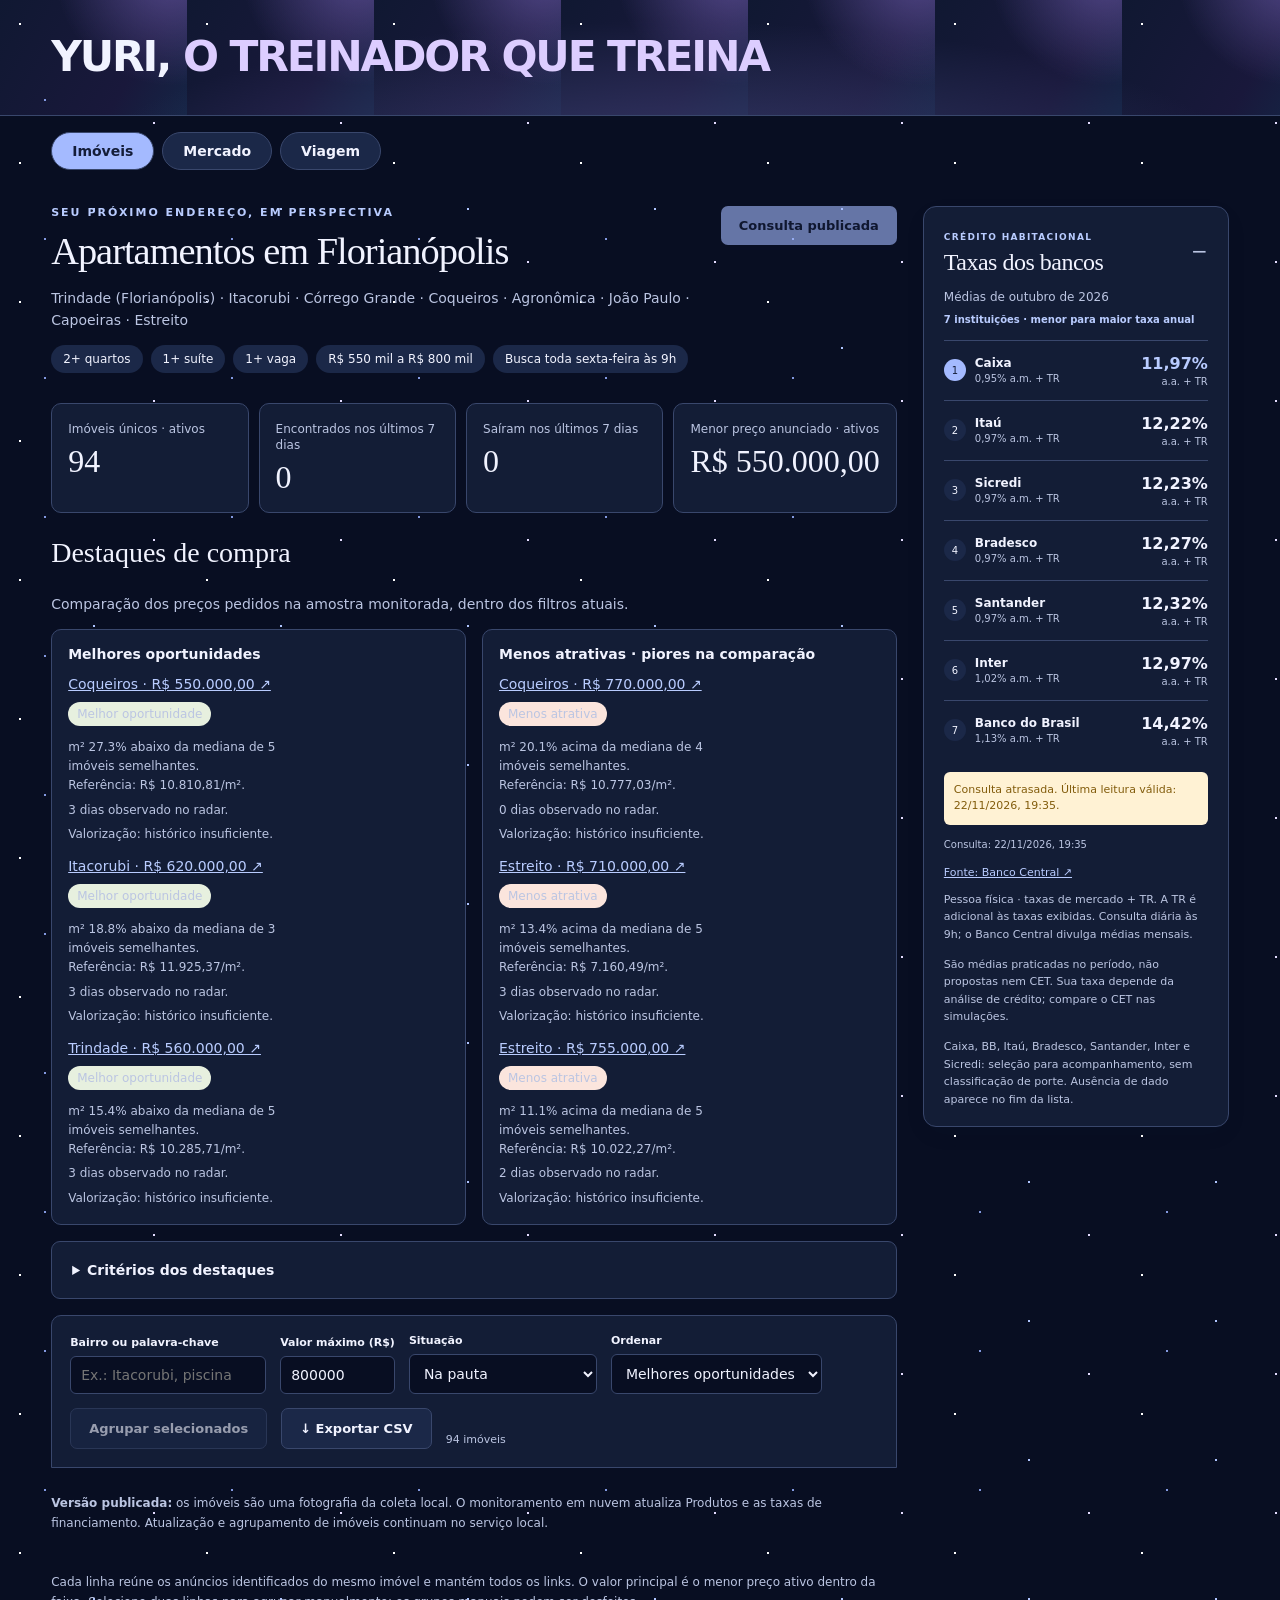
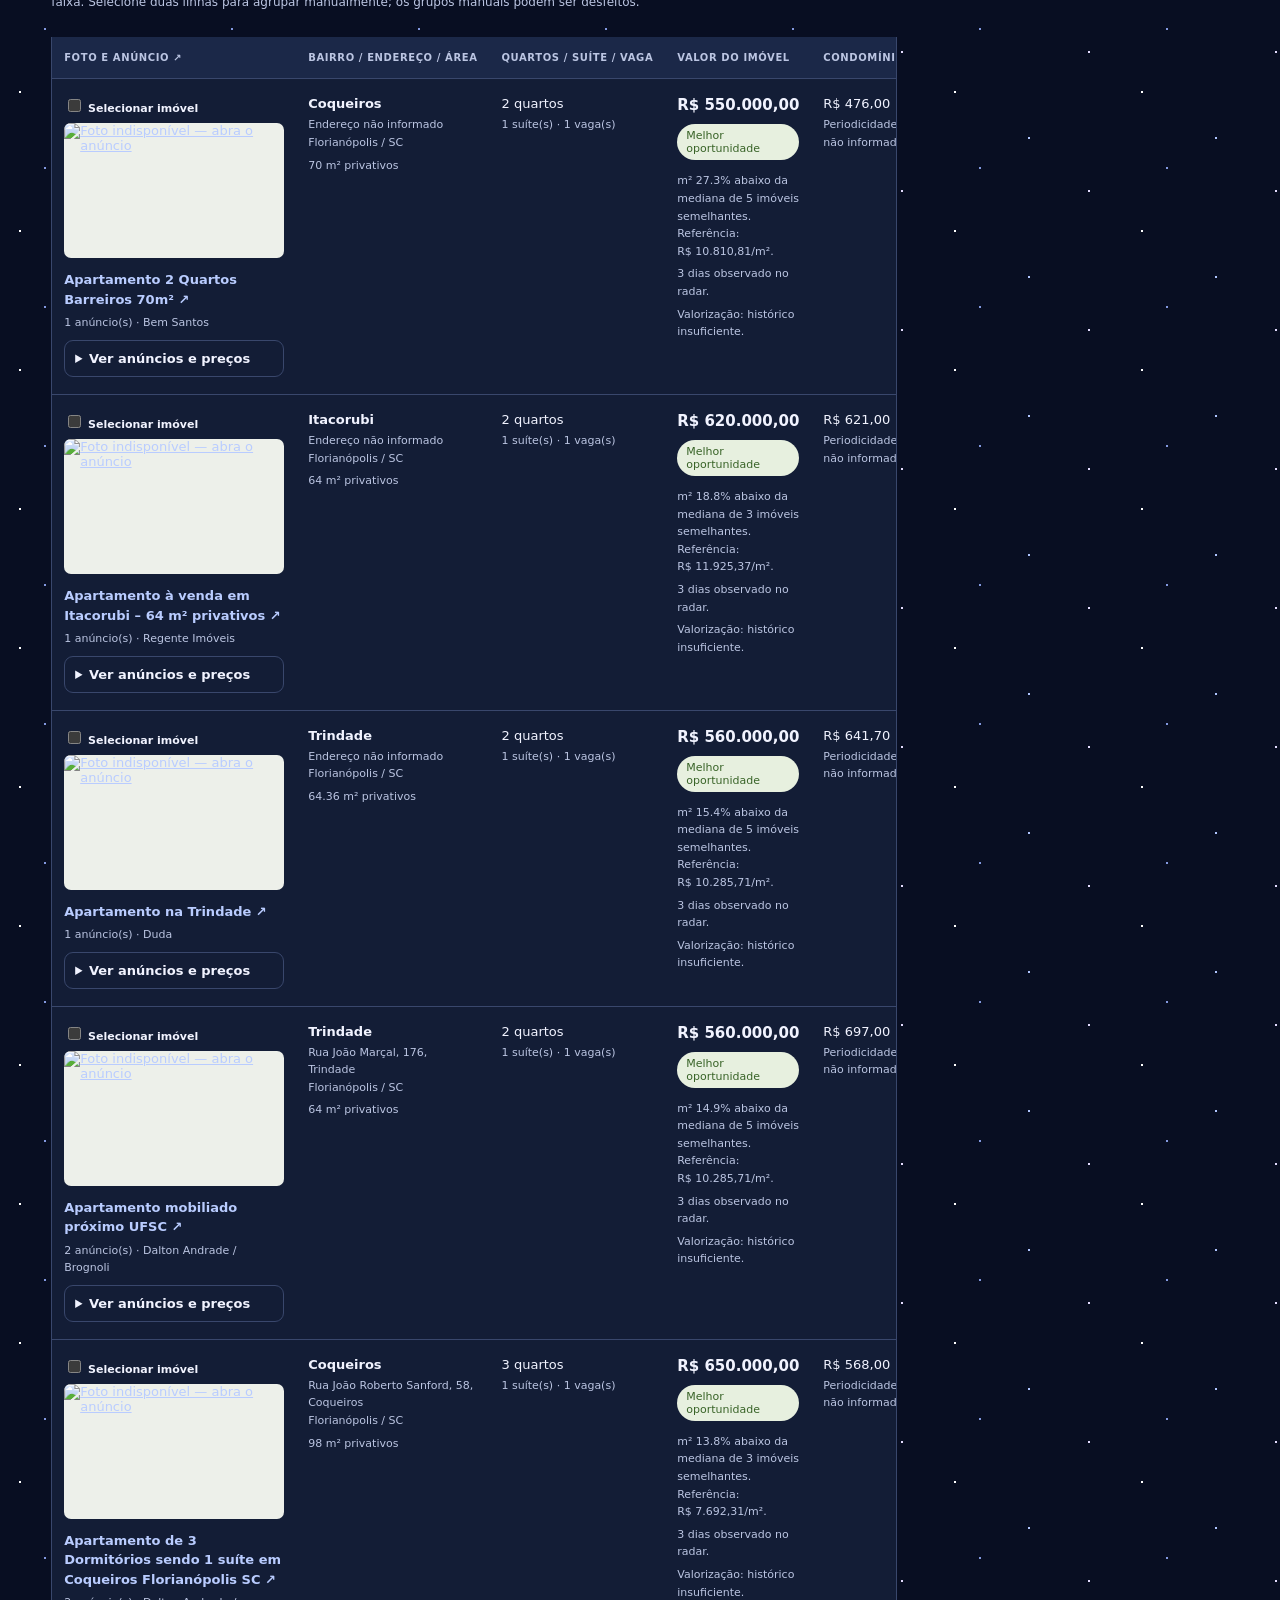
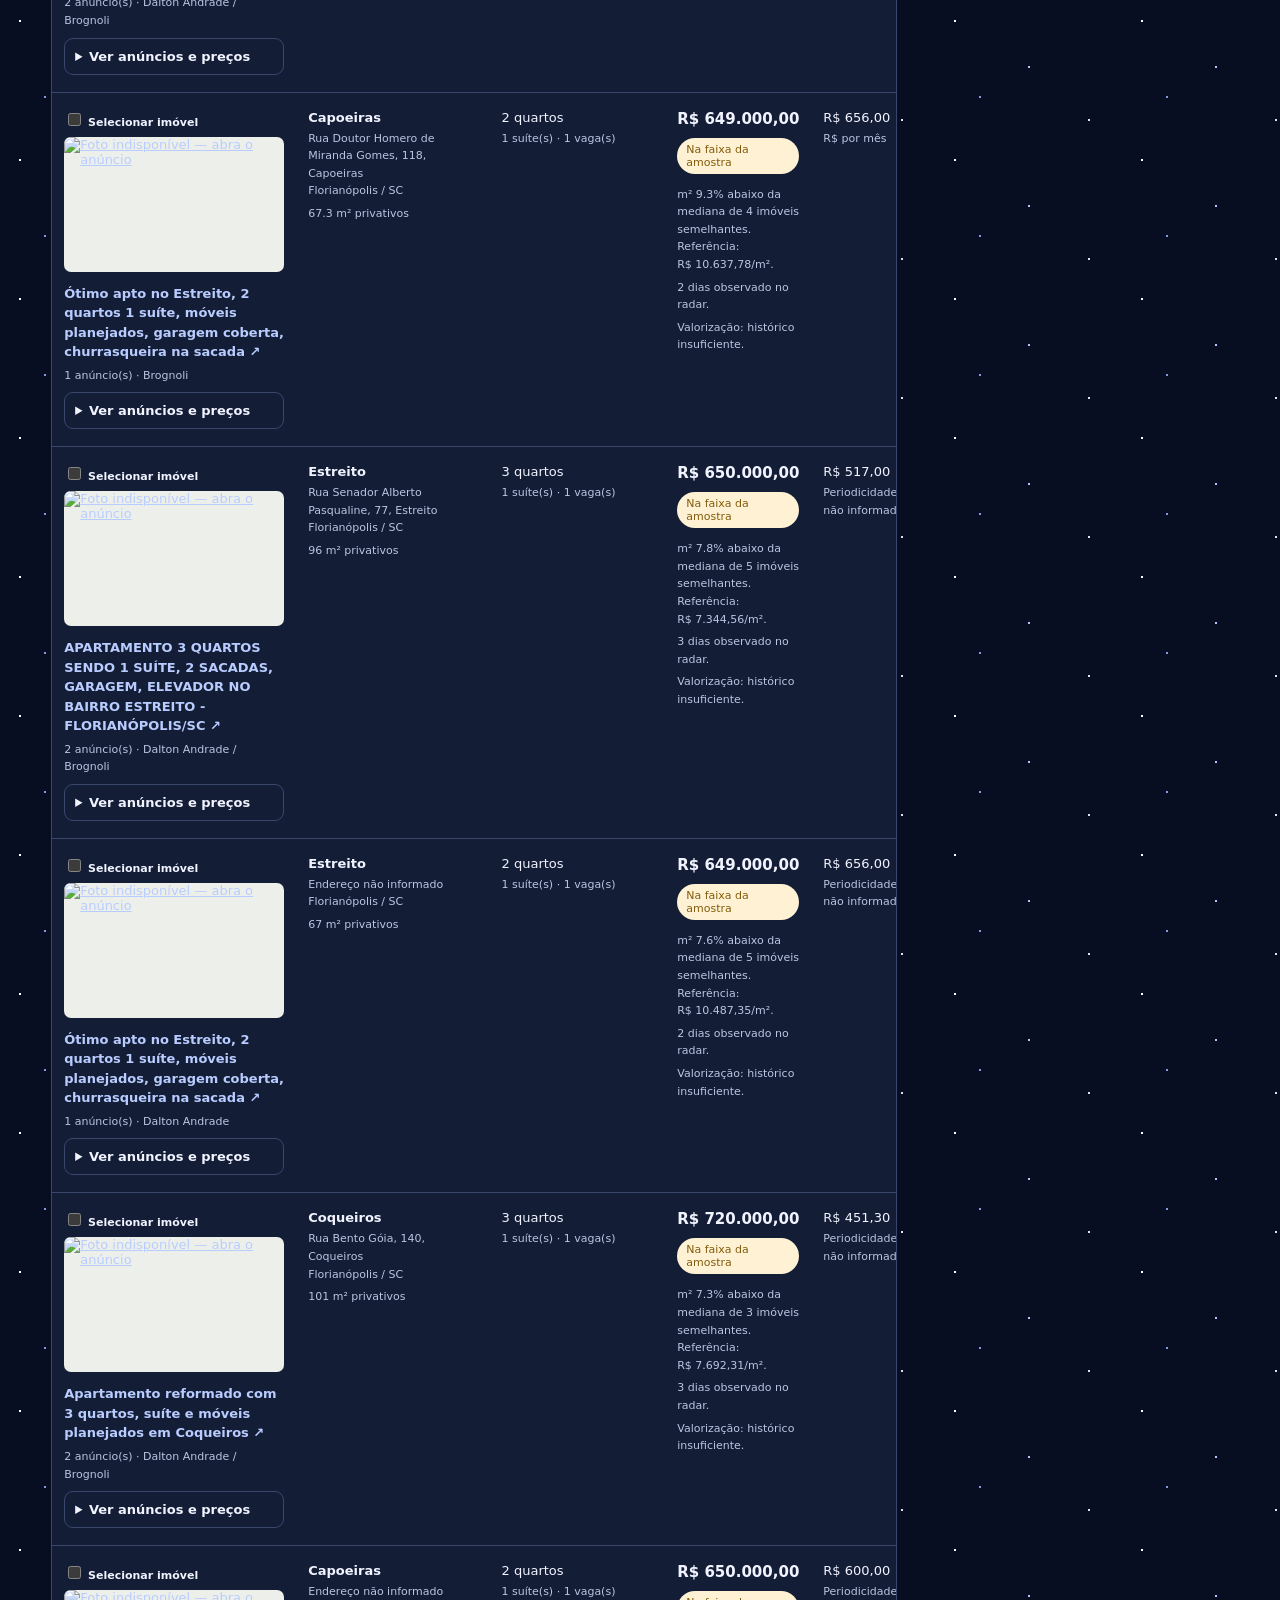
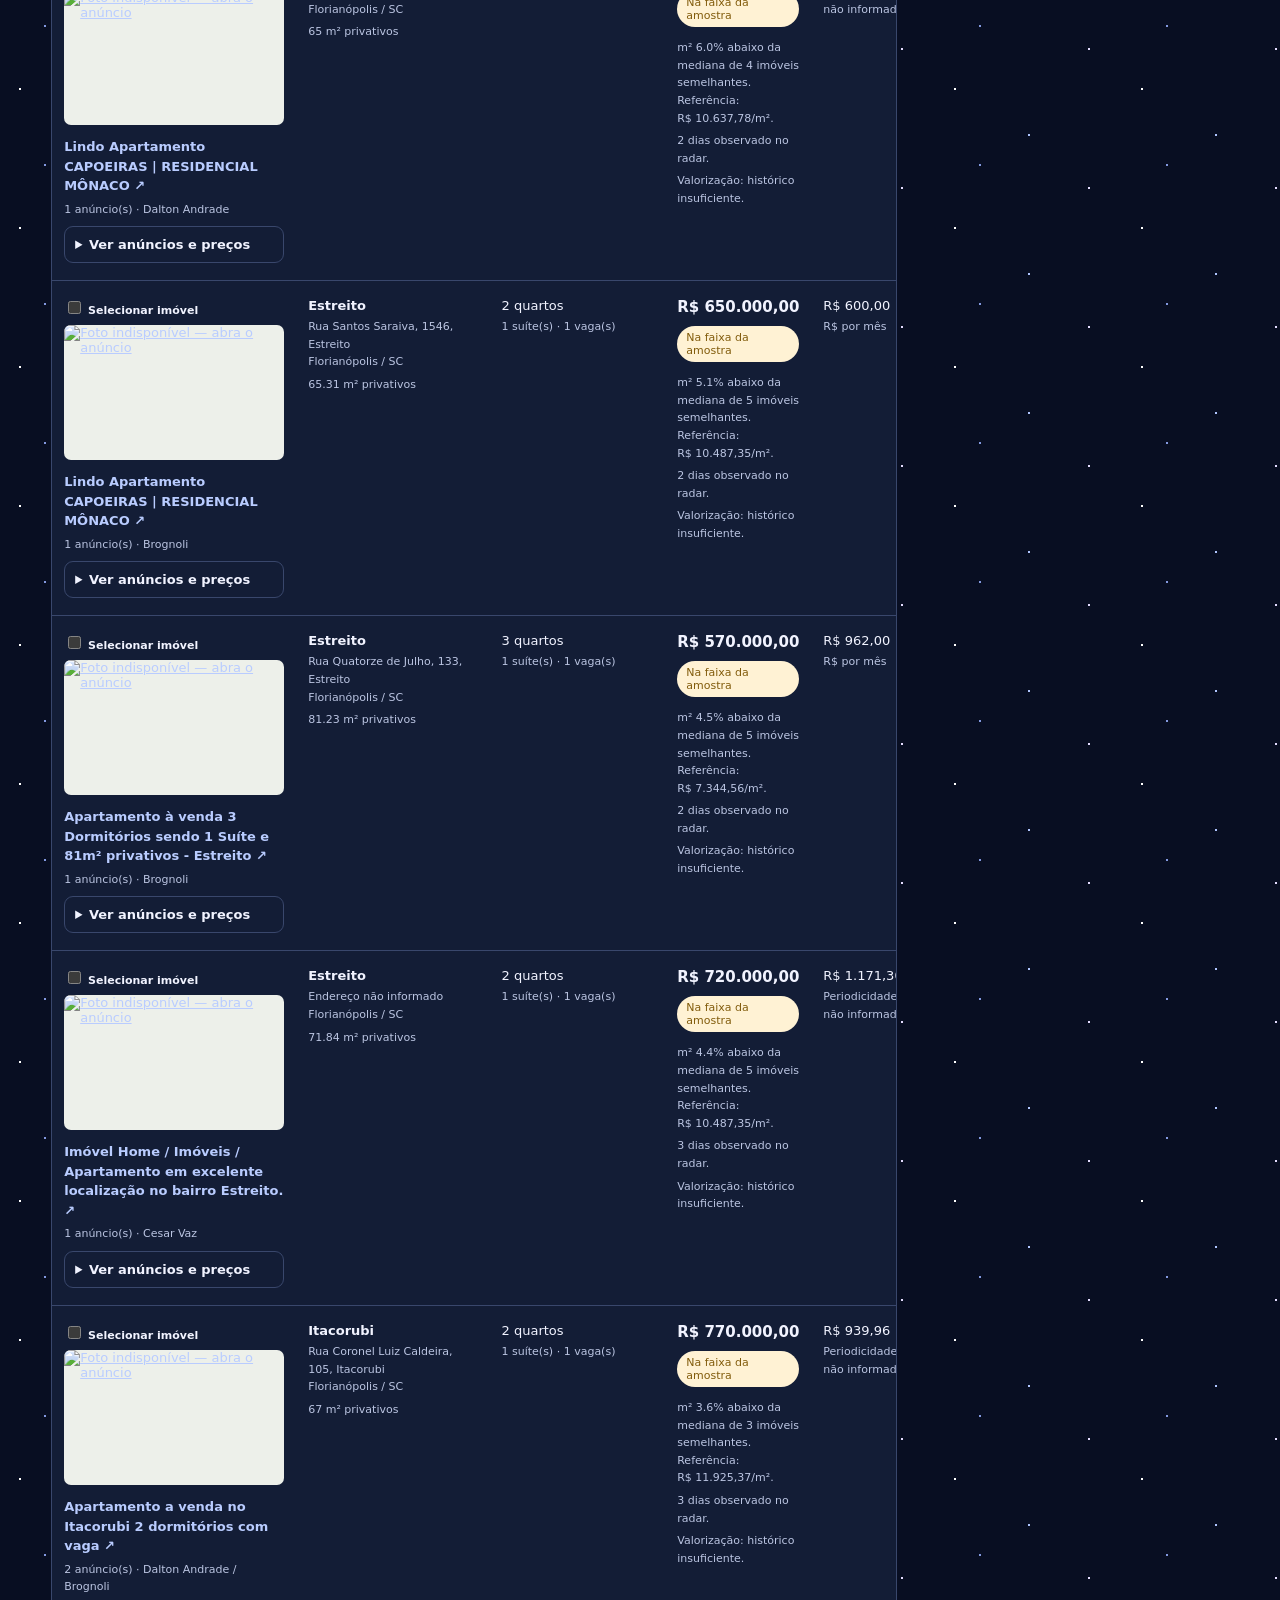
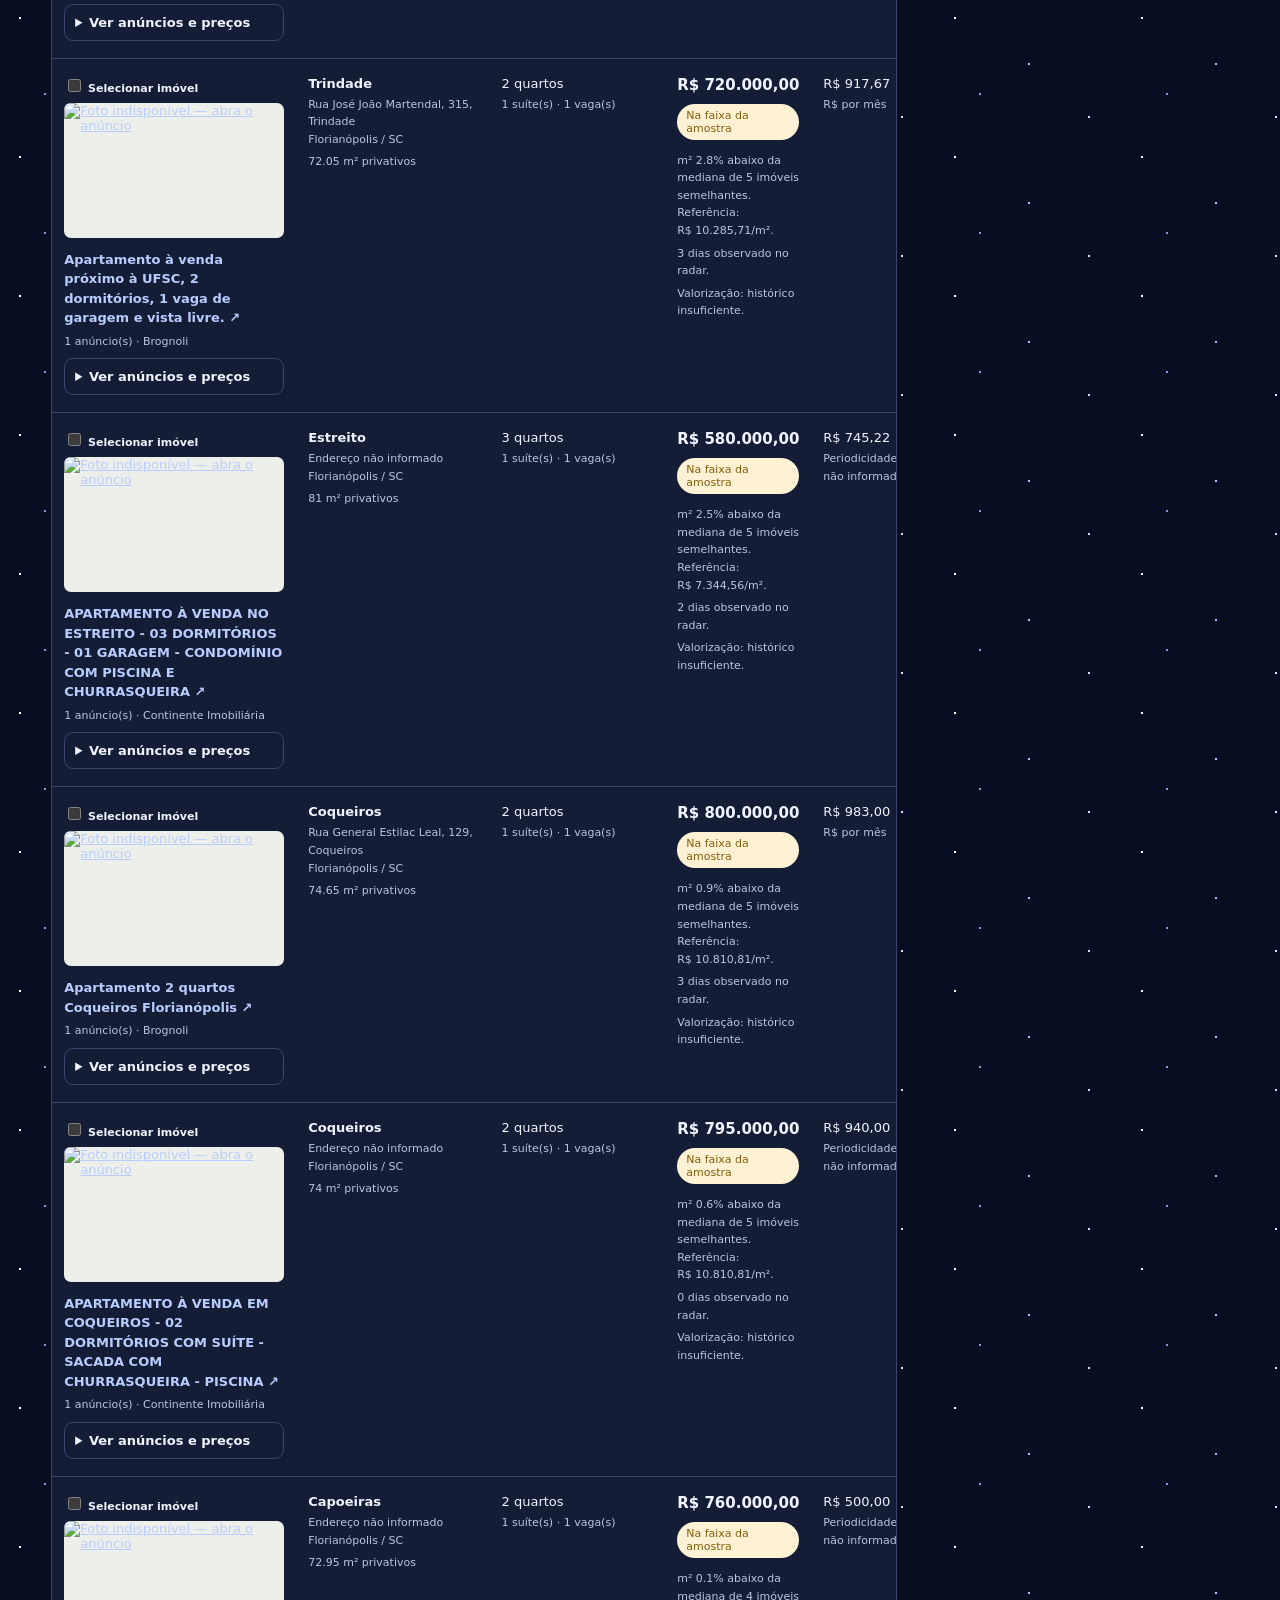
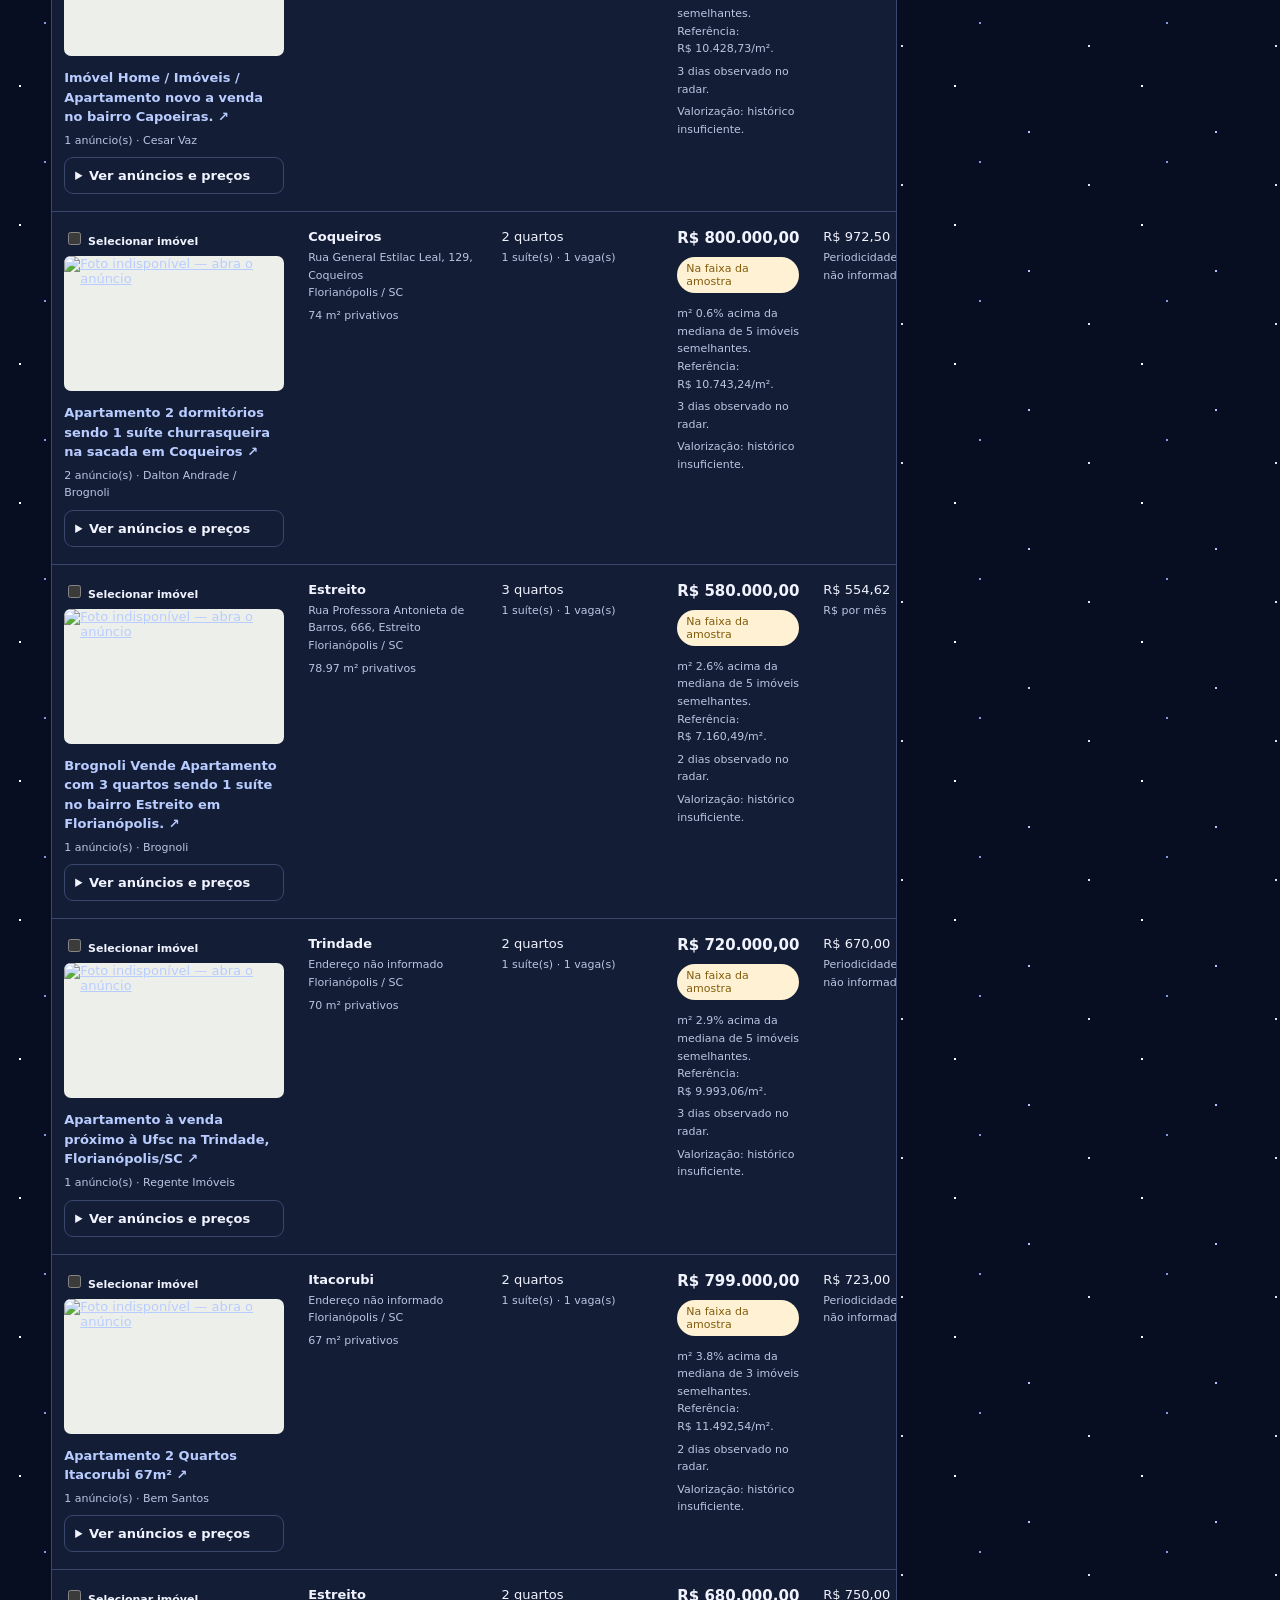
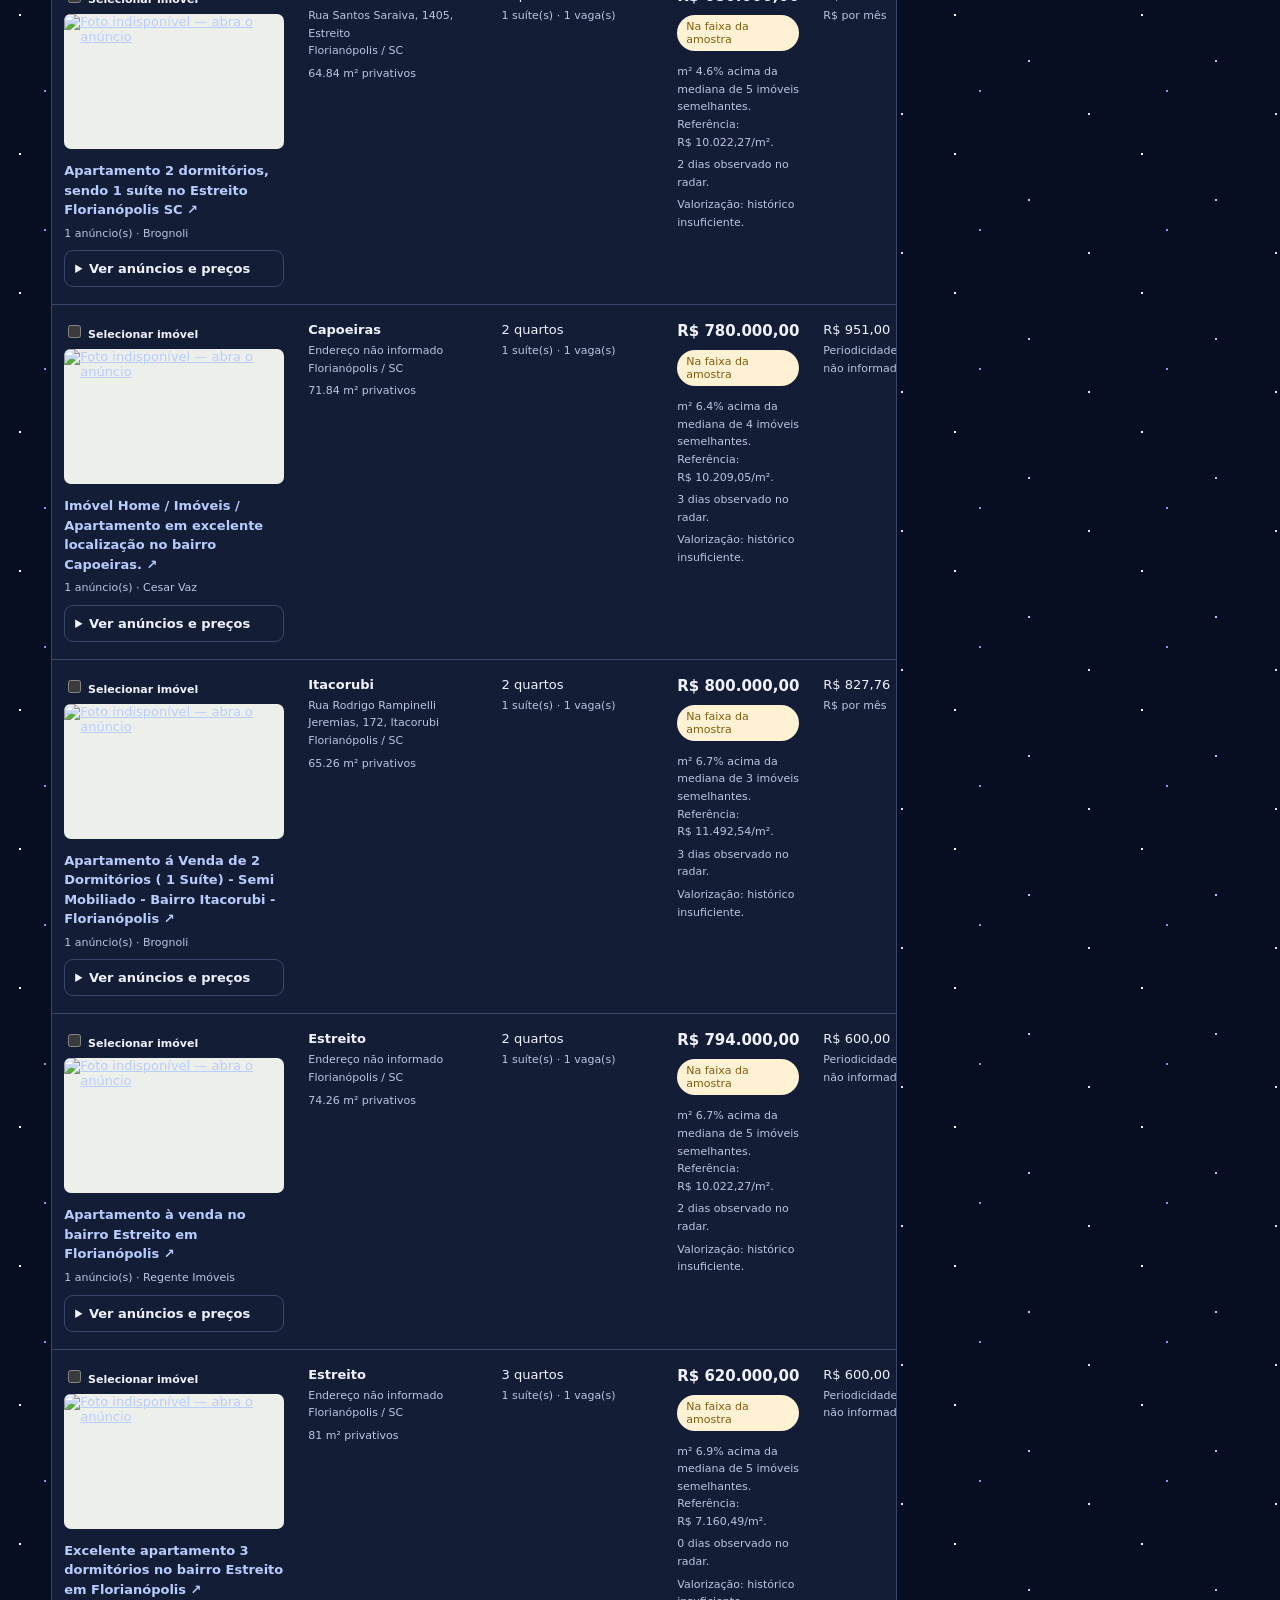
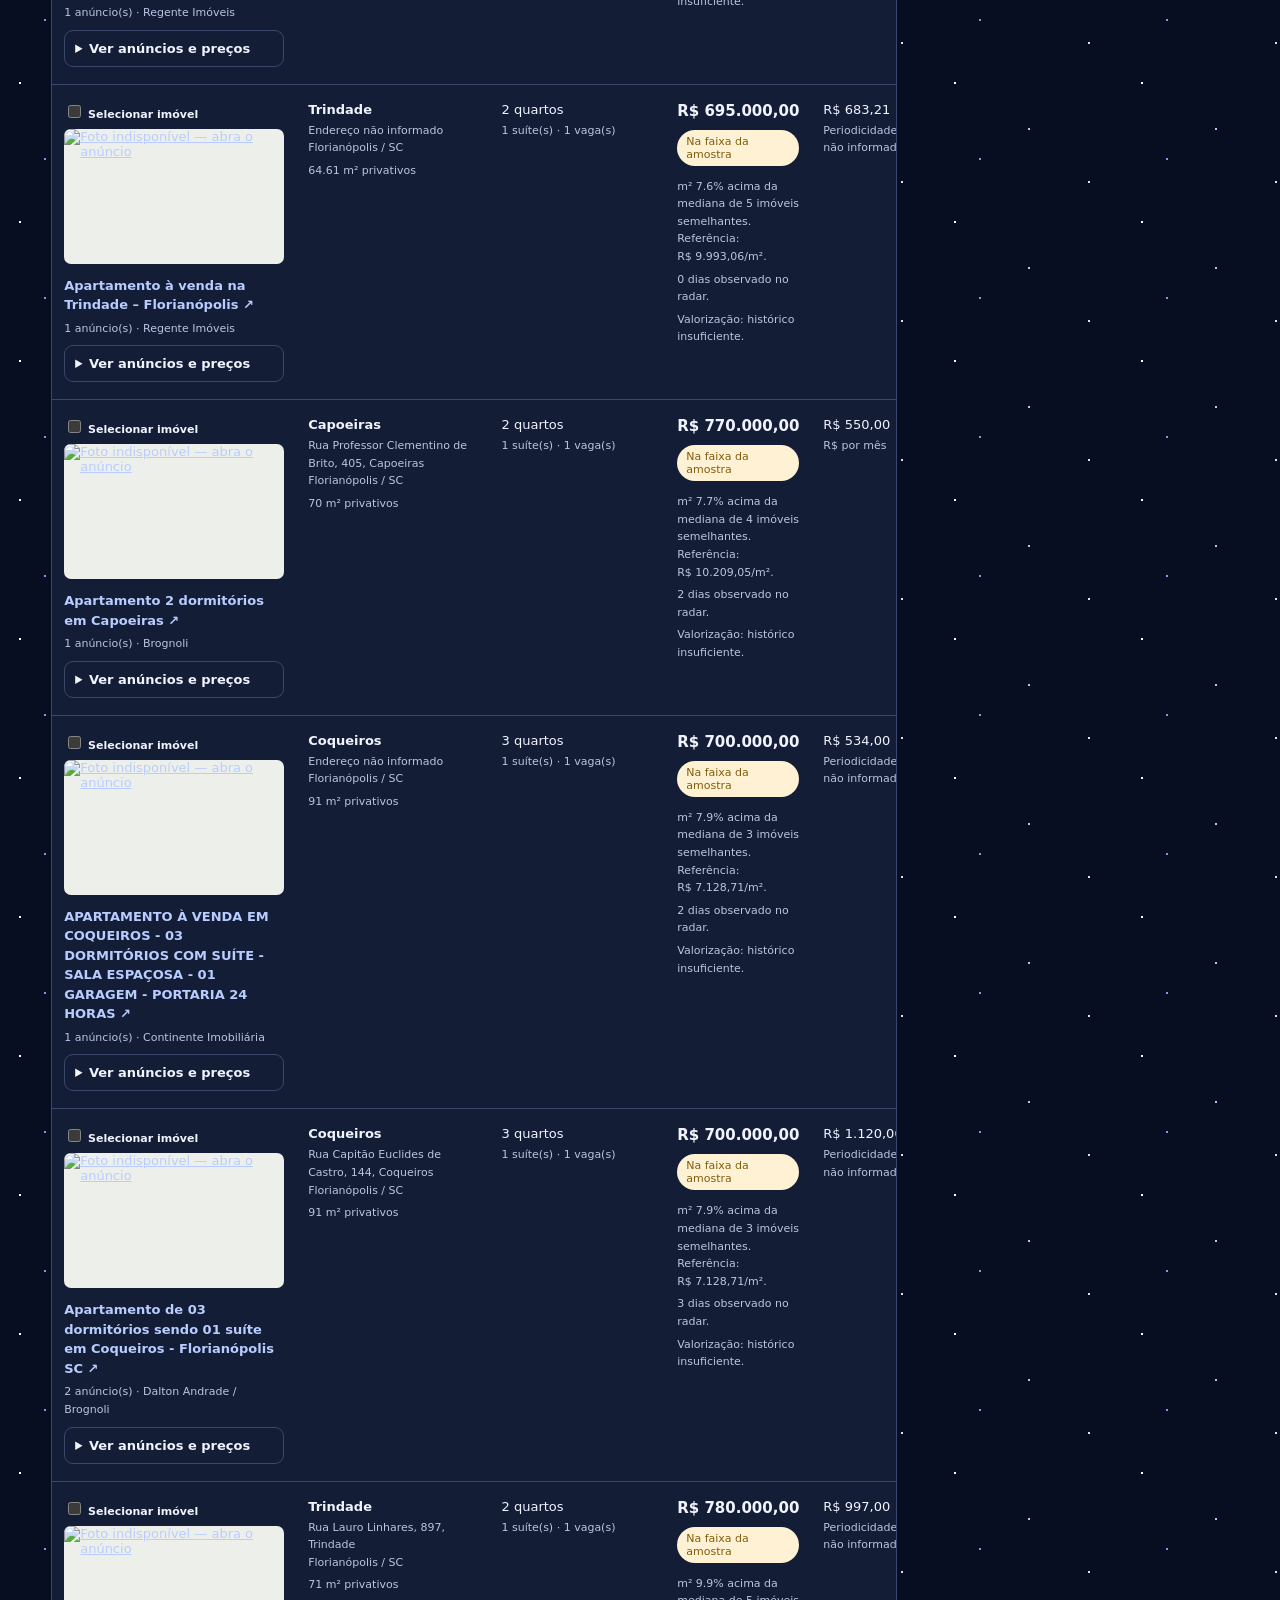
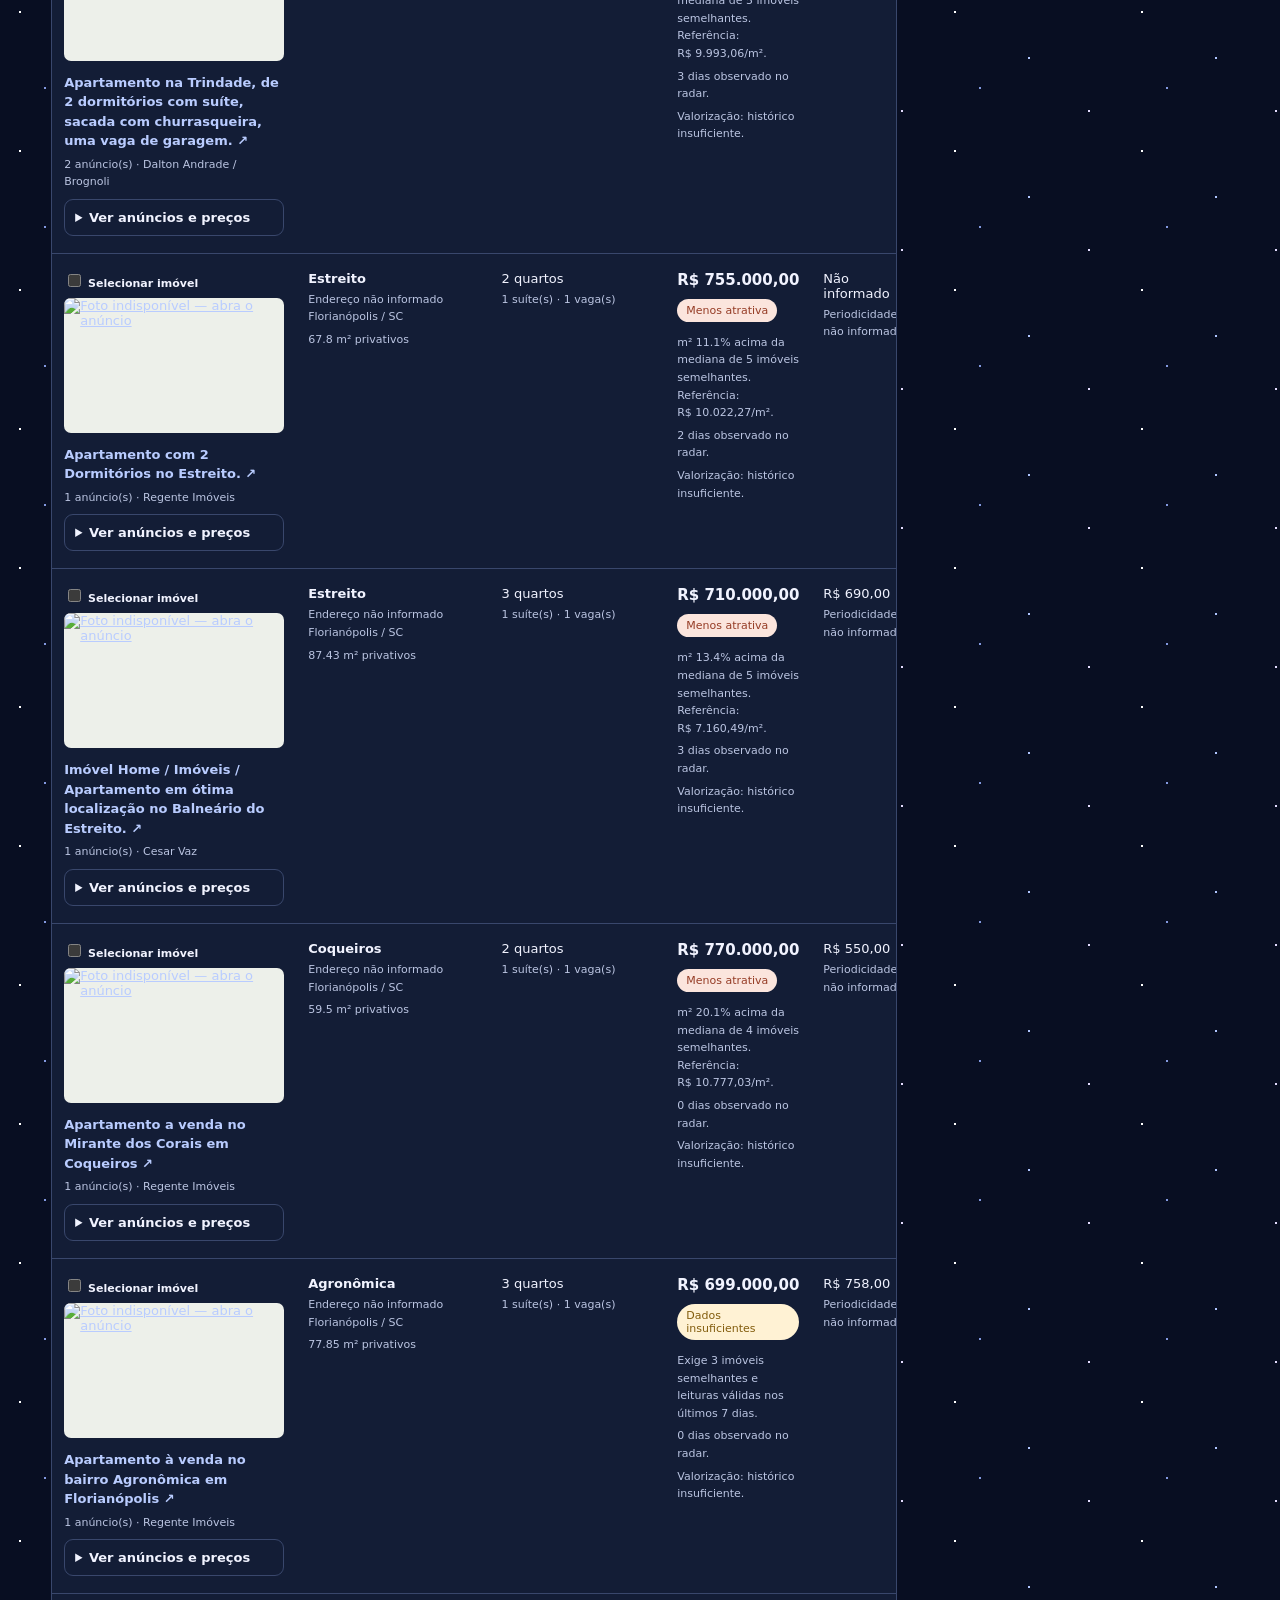
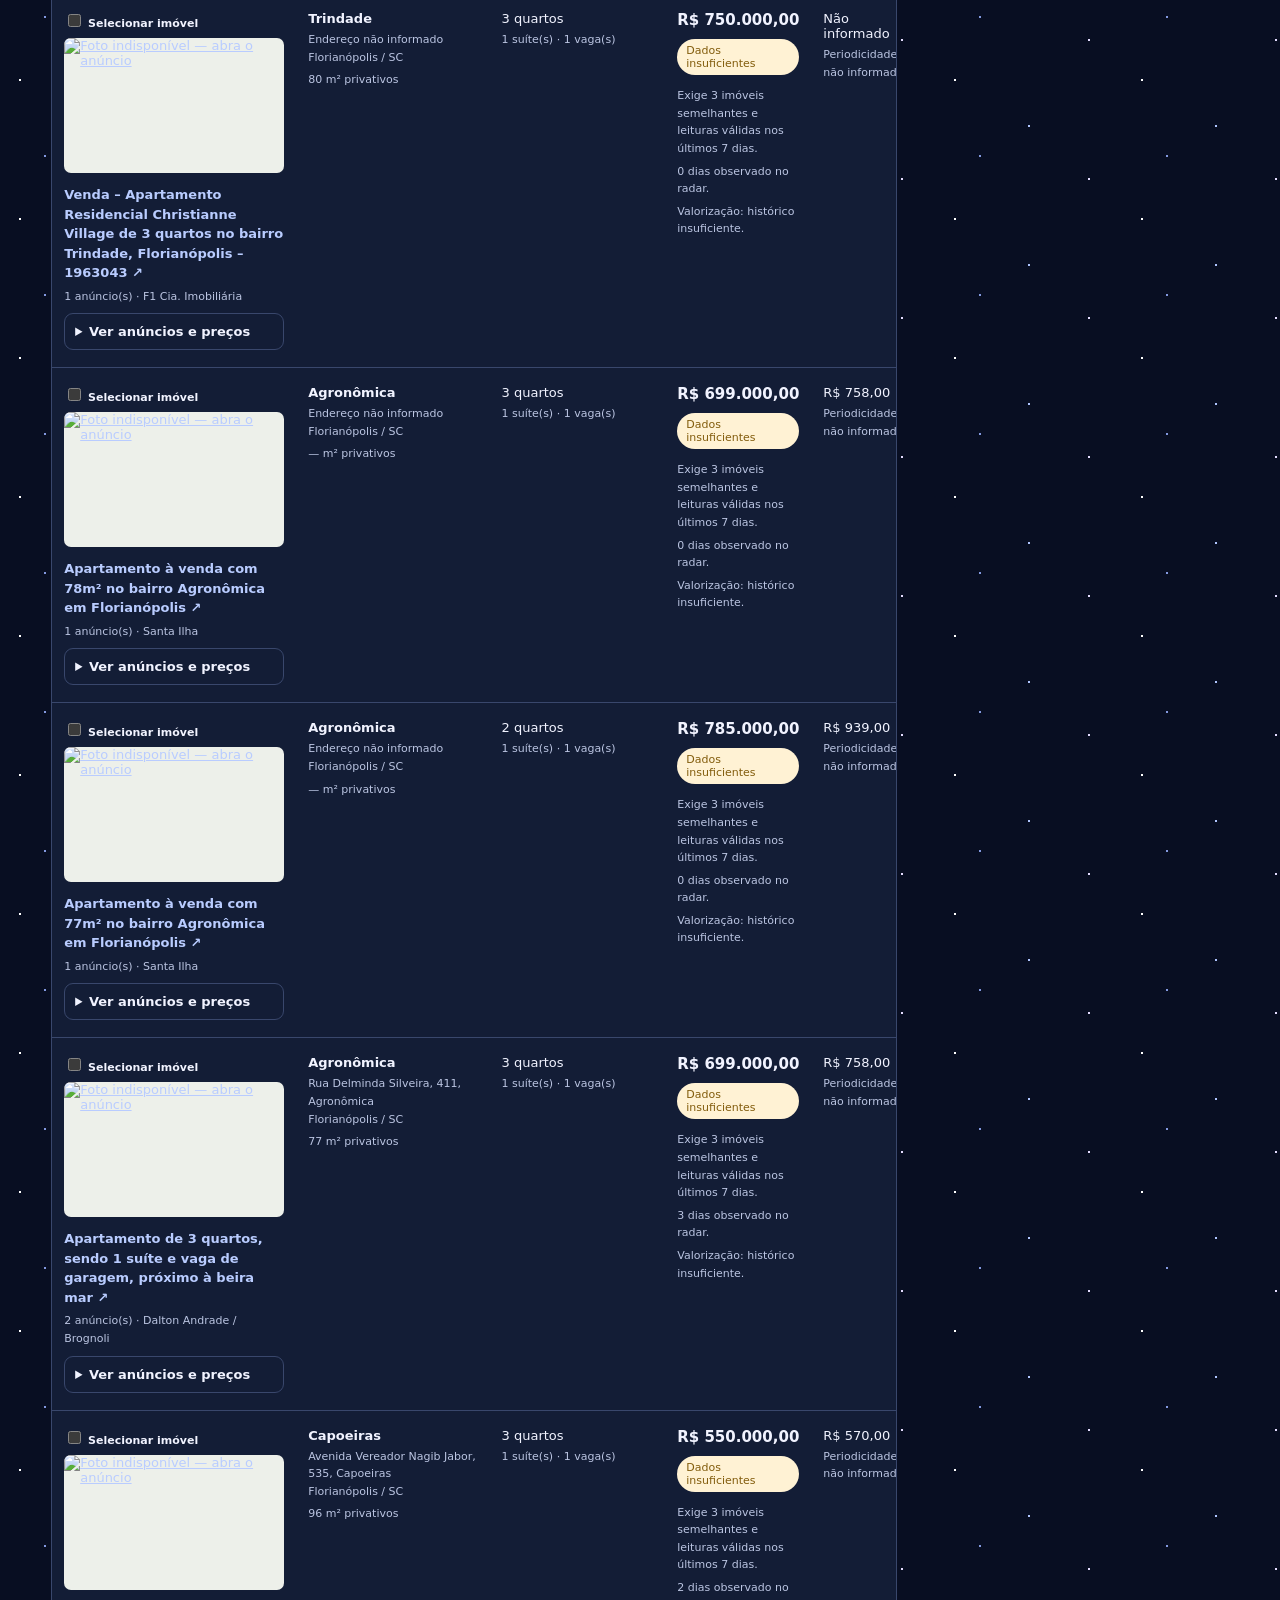
==== radar/index.html @ 92f6f5a1 "Destacar os 17 produtos comprados com frequência" ====
<!doctype html>
<html lang="pt-BR"><head><meta charset="utf-8"><meta name="viewport" content="width=device-width,initial-scale=1"><title>YURI, O TREINADOR QUE TREINA</title>
<style>
:root{--ink:#183a3c;--muted:#667778;--green:#1d675b;--line:#dce4df;--paper:#f4f6f1}*{box-sizing:border-box}body{margin:0;background:var(--paper);color:var(--ink);font:14px system-ui,sans-serif}header{background:#123c3d;color:white;padding:23px 4vw;display:flex;justify-content:space-between;align-items:center}.brand{font:600 26px Georgia,serif;letter-spacing:-1px}.brand span{color:#b8d89a}.local{font-size:12px;border:1px solid #587879;border-radius:30px;padding:8px 14px}main{max-width:1600px;margin:auto;padding:36px 4vw}h1{font:normal clamp(30px,4vw,46px) Georgia,serif;margin:10px 0 14px;letter-spacing:-1px}.eyebrow{font-size:11px;letter-spacing:2px;font-weight:700;color:var(--green)}p{line-height:1.6;color:var(--muted)}.hero{display:flex;align-items:center;justify-content:space-between;gap:24px}.pills{display:flex;gap:8px;flex-wrap:wrap}.pill{background:#e3ebdf;padding:7px 12px;border-radius:20px;font-size:12px}button,.button{border:0;border-radius:7px;padding:12px 18px;cursor:pointer;font:600 13px system-ui;background:var(--green);color:white;text-decoration:none}button:disabled{opacity:.6;cursor:wait}.secondary{background:white;color:var(--ink);border:1px solid var(--line)}.stats{display:grid;grid-template-columns:repeat(4,1fr);gap:14px;margin:30px 0 24px}.stat{background:white;border:1px solid var(--line);padding:21px;border-radius:10px}.stat strong{display:block;font:32px Georgia,serif;margin-top:7px}.stat span{font-size:12px;color:var(--muted)}.tools{background:white;border:1px solid var(--line);padding:18px;border-radius:10px 10px 0 0;display:flex;align-items:end;gap:14px;flex-wrap:wrap}label{font-size:11px;font-weight:600;display:grid;gap:7px}input,select{font:14px system-ui;padding:10px;border:1px solid var(--line);border-radius:6px;background:white;color:var(--ink);max-width:220px}.tablewrap{overflow:auto;background:white;border:1px solid var(--line);border-top:0;border-radius:0 0 10px 10px}table{border-collapse:collapse;width:100%;min-width:1150px;text-align:left}th{font-size:10px;letter-spacing:.6px;text-transform:uppercase;color:var(--muted);background:#f9faf7;padding:15px 12px;white-space:nowrap}td{padding:17px 12px;border-top:1px solid #edf0ea;vertical-align:top;font-size:13px}td:first-child{width:270px}td:nth-child(8){min-width:230px}tr:hover td{background:#fafcf8}.photo{width:220px;height:135px;object-fit:cover;border-radius:7px;background:#edf0ea;display:block;margin-bottom:12px}a{color:var(--green)}.title{font-weight:650;line-height:1.5;text-decoration:none;display:block;max-width:235px}.sub{display:block;color:var(--muted);font-size:11px;line-height:1.6;margin-top:5px}.price{font-weight:700;white-space:nowrap;font-size:15px}.badge{display:inline-block;border-radius:20px;background:#e7f0df;color:#386327;font-size:11px;padding:5px 9px;margin:0 0 7px}.bad{background:#fbe5dd;color:#953c25}.warn{background:#fff2d4;color:#825c0c}.infra{line-height:1.7;color:#506866}.note{font-size:12px;padding:13px 0;line-height:1.7}.schedule{display:flex;gap:18px;flex-wrap:wrap;justify-content:space-between;font-size:12px;padding:16px 0;color:var(--muted)}details{margin-top:25px;background:white;border:1px solid var(--line);border-radius:9px;padding:20px}summary{font-weight:650;cursor:pointer}.event{padding:13px 0;border-bottom:1px solid var(--line);display:flex;gap:15px;align-items:start}.event a{overflow-wrap:anywhere}.empty{text-align:center;padding:50px;color:var(--muted)}footer{margin-top:35px;font-size:11px;color:var(--muted)}:focus-visible{outline:3px solid #d19a3a;outline-offset:3px}@media(max-width:700px){main{padding:25px 18px}.hero{align-items:start;flex-direction:column}.stats{grid-template-columns:repeat(2,1fr)}.tools label,input,select{max-width:100%;width:100%}.tools{align-items:stretch}.local{font-size:10px}header{padding:20px}.stat{padding:15px}}
.radar-tabs{display:flex;gap:8px;padding:16px 4vw 0}.radar-tabs a{padding:10px 20px;border-radius:20px;text-decoration:none;font-weight:650}.radar-tabs a[aria-current="page"]{background:var(--green);color:white}[hidden]{display:none!important}</style><link rel="stylesheet" href="./financiamento/widget.css"><link rel="stylesheet" href="./yuri.css?v=via-lactea"></head><body>
<header class="radar-brand"><div class="brand">YURI, <span>O TREINADOR QUE TREINA</span></div></header>
<nav class="radar-tabs" aria-label="Áreas do radar"><a href="#imoveis">Imóveis</a><a href="#mercado">Mercado</a><a href="#viagem">Viagem</a></nav>
<main id="apartmentsView"><div class="property-layout"><section class="property-content" aria-label="Imóveis acompanhados"><div class="hero"><div><div class="eyebrow">SEU PRÓXIMO ENDEREÇO, EM PERSPECTIVA</div><h1>Apartamentos em Florianópolis</h1><p>Trindade (Florianópolis) · Itacorubi · Córrego Grande · Coqueiros · Agronômica · João Paulo · Capoeiras · Estreito</p><div class="pills"><span class="pill">2+ quartos</span><span class="pill">1+ suíte</span><span class="pill">1+ vaga</span><span class="pill">R$ 550 mil a R$ 800 mil</span><span class="pill">Busca toda sexta-feira às 9h</span></div></div><button id="update">↻ Atualizar agora</button></div>
<div class="stats"><div class="stat"><span>Imóveis únicos · ativos</span><strong id="active">—</strong></div><div class="stat"><span>Encontrados nos últimos 7 dias</span><strong id="new">—</strong></div><div class="stat"><span>Saíram nos últimos 7 dias</span><strong id="out">—</strong></div><div class="stat"><span>Menor preço anunciado · ativos</span><strong id="lowest">—</strong></div></div>
<section id="opportunity-highlights" aria-label="Destaques de compra"></section><div class="tools"><label>Bairro ou palavra-chave<input id="search" placeholder="Ex.: Itacorubi, piscina"></label><label>Valor máximo (R$)<input id="max" type="number" min="550000" max="800000" value="800000"></label><label>Situação<select id="status"><option value="ativos">Na pauta</option><option value="todos">Todos</option><option value="novos">Entraram em 7 dias</option><option value="saiu">Saíram</option><option value="erro">Com falha de acesso</option></select></label><label>Ordenar<select id="sort"><option value="opportunity">Melhores oportunidades</option><option value="worst">Menos atrativas</option><option value="price">Menor preço</option><option value="price_desc">Maior preço</option><option value="sqm">Menor preço por m²</option><option value="first_seen">Mais recentes</option><option value="condo">Menor condomínio</option></select></label><button class="secondary" id="merge">Agrupar selecionados</button><button class="secondary" id="export">↓ Exportar CSV</button><span id="count" class="sub" role="status"></span></div>
<p class="note">Cada linha reúne os anúncios identificados do mesmo imóvel e mantém todos os links. O valor principal é o menor preço ativo dentro da faixa. Selecione duas linhas para agrupar manualmente; os grupos manuais podem ser desfeitos.</p><div class="tablewrap"><table><thead><tr><th>Foto e anúncio ↗</th><th>Bairro / endereço / área</th><th>Quartos / suíte / vaga</th><th>Valor do imóvel</th><th>Condomínio</th><th>IPTU</th><th>Preço por m²</th><th>Infraestrutura do condomínio</th><th>Acompanhamento</th></tr></thead><tbody id="rows"></tbody></table></div>
<div class="schedule"><span id="last">Carregando dados publicados…</span><span id="next"></span></div><div id="message" role="status"></div>
<p class="note">Busca em 30 imobiliárias com atuação na região, listadas abaixo. Seleção sem classificação comprovada de porte. Cada fonte tem alcance e situação de acesso próprios; consulte a cobertura abaixo. Cobertura parcial do mercado. “Entrou” significa encontrado pelo monitoramento, não a data original de publicação. Falhas de conexão não contam como saída. A ausência na busca também não conta como saída. IPTU com periodicidade não informada exige confirmação na imobiliária.</p>
<details open><summary>Cobertura das 30 imobiliárias</summary><div id="sources"></div></details><details><summary>Histórico de entradas, saídas e alterações</summary><div id="events"></div></details>
<details><summary>Como funciona a atualização</summary><p>Toda sexta-feira às 9h (horário de Brasília), o serviço busca novos anúncios nas 30 imobiliárias, revisita os imóveis acompanhados e registra os preços da semana, mesmo sem mudança de valor. Semanas em que o computador ficou desligado não recebem preços inventados. As variações confirmadas aparecem como adendo no próprio anúncio, somente quando o preço muda; registros sem alteração ficam guardados. A comparação é feita dentro de cada anúncio da mesma imobiliária. A saída é registrada quando a fonte declara indisponibilidade ou responde 404/410. Os registros e o histórico ficam salvos neste computador. Se o computador estiver desligado, a atualização pendente roda quando o serviço iniciar novamente. O servidor inicia automaticamente ao entrar na sua sessão.</p><p>Infraestrutura mostra apenas itens identificados como coletivos ou descritos no trecho do condomínio. “Não informada” significa que a fonte não forneceu dados reconhecíveis. Informações e disponibilidade devem ser confirmadas com o anunciante.</p></details>
</section><details class="mortgage-panel" id="mortgagePanel" open><summary><span><span class="eyebrow">CRÉDITO HABITACIONAL</span><h2>Taxas dos bancos</h2></span></summary><div class="mortgage-body"><p class="mortgage-reference" id="mortgageReference">Consultando taxas…</p><p class="mortgage-order">7 instituições · menor para maior taxa anual</p><ol class="mortgage-list" id="mortgageList"><li class="mortgage-empty">Carregando dados do Banco Central…</li></ol><p class="mortgage-alert" id="mortgageAlert" role="status" hidden></p><p class="mortgage-checked" id="mortgageChecked"></p><a class="mortgage-source" href="https://www.bcb.gov.br/estatisticas/reporttxjuros?codigoModalidade=903201&amp;codigoSegmento=1" target="_blank" rel="noopener noreferrer">Fonte: Banco Central ↗</a><p class="mortgage-method">Pessoa física · taxas de mercado + TR. A TR é adicional às taxas exibidas. Consulta diária às 9h; o Banco Central divulga médias mensais.</p><p class="mortgage-method">São médias praticadas no período, não propostas nem CET. Sua taxa depende da análise de crédito; compare o CET nas simulações.</p><p class="mortgage-method">Caixa, BB, Itaú, Bradesco, Santander, Inter e Sicredi: seleção para acompanhamento, sem classificação de porte. Ausência de dado aparece no fim da lista.</p></div></details></div><footer>YURI, O TREINADOR QUE TREINA · Consulta pública · Sem cadastro · Fotos e anúncios pertencem aos respectivos anunciantes</footer></main>
<section id="marketView" hidden><iframe title="Mercado · Compras do mês" data-src="./mercado/index.html?v=frequentes" style="width:100%;height:calc(100vh - 150px);min-height:700px;border:0"></iframe></section>
<section id="travelView" hidden><iframe title="Viagem · Ofertas de resorts 2027" data-src="./viagem/index.html?v=via-lactea" style="width:100%;height:calc(100vh - 150px);min-height:700px;border:0"></iframe></section>
<script>
function switchRadar(){
  const hash=({"#turismo":"#viagem","#produtos":"#mercado"})[location.hash] || location.hash;
  const tab=["#mercado","#viagem"].includes(hash)?hash:"#imoveis";
  for(const [name,id] of [["#imoveis","apartmentsView"],["#mercado","marketView"],["#viagem","travelView"]]){
    document.getElementById(id).hidden=name!==tab;
  }
  if(tab==="#viagem" || tab==="#mercado"){
    const frame=document.querySelector(tab==="#mercado"?"#marketView iframe":"#travelView iframe");
    if(!frame.hasAttribute("src"))frame.src=frame.dataset.src;
  }
  document.querySelectorAll(".radar-tabs a").forEach(a=>a.setAttribute("aria-current",a.hash===tab?"page":"false"));
}addEventListener("hashchange",switchRadar);switchRadar();

const $=s=>document.querySelector(s);let data={properties:[],events:[],history:[],archive:[],sources:[]},visible=[],selected=new Set();
const esc=s=>String(s??'').replace(/[&<>"']/g,c=>({'&':'&amp;','<':'&lt;','>':'&gt;','"':'&quot;',"'":'&#39;'}[c]));
const money=n=>n===null||n===undefined?'Não informado':Number(n).toLocaleString('pt-BR',{style:'currency',currency:'BRL',maximumFractionDigits:2});
const date=s=>s?new Date(s).toLocaleString('pt-BR'):'Ainda não executada';const recent=s=>Date.now()-new Date(s).getTime()<7*86400000;
const safe=u=>{try{let x=new URL(u);return x.protocol==='https:'?esc(u):''}catch{return ''}};
function render(){
let active=data.properties.filter(d=>d.status==='ativo');$('#active').textContent=active.length;$('#new').textContent=data.properties.filter(d=>recent(d.first_seen)).length;$('#out').textContent=data.properties.filter(d=>d.status==='saiu'&&data.events.some(e=>e.kind==='saiu'&&recent(e.time)&&d.listings.some(l=>l.url===e.url))).length;$('#lowest').textContent=active.some(d=>d.price)?money(Math.min(...active.filter(d=>d.price).map(d=>Number(d.price)))):'—';
let q=$('#search').value.toLocaleLowerCase(),max=Math.min(800000,Math.max(550000,Number($('#max').value)||800000)),s=$('#status').value;
visible=data.properties.filter(d=>(s==='todos'||s==='ativos'&&d.status==='ativo'||s==='novos'&&recent(d.first_seen)||s==='saiu'&&d.status==='saiu'||s==='erro'&&d.error)&&(!max||d.price&&Number(d.price)<=max)&&JSON.stringify([d.title,d.neighborhood,d.infra]).toLocaleLowerCase().includes(q));
let sort=$('#sort').value;visible.sort((a,b)=>sort==='opportunity'?(b.opportunity?.score??-Infinity)-(a.opportunity?.score??-Infinity):sort==='worst'?(a.opportunity?.score??Infinity)-(b.opportunity?.score??Infinity):sort==='first_seen'?new Date(b.first_seen)-new Date(a.first_seen):sort==='price_desc'?(b.price??-Infinity)-(a.price??-Infinity):sort==='sqm'?(a.area&&a.price?a.price/a.area:Infinity)-(b.area&&b.price?b.price/b.area:Infinity):(a[sort]??Infinity)-(b[sort]??Infinity));
renderHighlights();
$('#count').textContent=visible.length+' imóveis';$('#rows').innerHTML=visible.map(d=>`<tr><td><label style="display:block;margin-bottom:8px"><input type="checkbox" class="select-property" data-id="${esc(d.group_id)}" ${selected.has(d.group_id)?'checked':''} style="width:auto"> Selecionar imóvel</label><a href="${safe(d.url)}" target="_blank" rel="noopener noreferrer">${d.photo?`<img class="photo" loading="lazy" src="${d.photo_local?esc(d.photo_local):safe(d.photo)}" alt="Foto do apartamento em ${esc(d.neighborhood)}">`:''}</a><a class="title" href="${safe(d.url)}" target="_blank" rel="noopener noreferrer">${esc(d.title)} ↗</a><span class="sub">${d.listings.length} anúncio(s) · ${esc([...new Set(d.listings.map(l=>l.source))].join(' / '))}</span><details style="padding:10px;margin-top:8px"><summary>Ver anúncios e preços</summary>${d.listings.map(l=>`<p><a href="${safe(l.url)}" target="_blank" rel="noopener noreferrer">${esc(l.source)} · ${money(l.price)} ↗</a><span class="sub">Condomínio: ${money(l.condo)} · IPTU: ${money(l.iptu)} · ${esc(l.status)}</span></p>`).join('')}${d.listings.length>1?`<button class="secondary unmerge" data-id="${esc(d.group_id)}">Desfazer grupo manual</button>`:''}<p class="sub">Agrupamento automático por referência compartilhada confirmada, unidade explícita ou endereço, características e duas fotos coincidentes. Grupos manuais usam sua confirmação.</p></details>${priceAddendum(d)}</td><td><b>${esc(d.neighborhood)}</b><span class="sub">${esc(d.address||'Endereço não informado')}<br>${esc(d.city||'Município não confirmado')} / SC</span><span class="sub">${esc(d.area??'—')} m² privativos</span></td><td>${d.bedrooms} quartos<span class="sub">${d.suites} suíte(s) · ${d.parking} vaga(s)</span></td><td class="price">${money(d.price)}${opportunityNote(d)}</td><td>${money(d.condo)}<span class="sub">${esc(d.condo_period)}</span></td><td>${money(d.iptu)}<span class="sub">${esc(!d.iptu_period||d.iptu_period==='R$'?'Periodicidade não informada':d.iptu_period)}</span></td><td>${d.area&&d.price?money(d.price/d.area):'—'}</td><td class="infra">${d.infra.length?d.infra.map(esc).join(' · '):'Não informada'}</td><td><span class="badge ${d.status==='saiu'?'bad':''}">${esc(d.status)}</span>${d.error?`<br><span class="badge warn">Verificação pendente</span><span class="sub">${esc(d.error)}</span>`:''}<span class="sub">Encontrado: ${date(d.first_seen)}<br>Última leitura: ${date(d.last_seen)}</span></td></tr>`).join('')||'<tr><td colspan="9" class="empty">Nenhum imóvel nesta seleção. A primeira coleta pode levar alguns minutos.</td></tr>';
$('#rows').querySelectorAll('.select-property').forEach(box=>box.onchange=()=>{if(box.checked)selected.add(box.dataset.id);else selected.delete(box.dataset.id)});
$('#rows').querySelectorAll('.unmerge').forEach(b=>b.onclick=async()=>{let d=data.properties.find(p=>p.group_id===b.dataset.id);await action('/api/unmerge',{urls:d.listings.map(l=>l.url)});selected.clear();await load()});
renderSources();
$('#rows').querySelectorAll('img').forEach(img=>img.onerror=()=>{img.alt='Foto indisponível — abra o anúncio';img.removeAttribute('src')});
$('#last').textContent=(data.running?'⟳ Atualização em andamento · ':'')+'Último ciclo: '+date(data.last_run);$('#next').textContent='Imóveis: fotografia da coleta local';$('#update').disabled=true;
$('#message').textContent=(data.errors||[]).join(' · ');$('#events').innerHTML=data.events.map(e=>`<div class="event"><span class="badge ${e.kind==='saiu'?'bad':''}">${esc(e.kind)}</span><div><a href="${safe(e.url)}" target="_blank" rel="noopener noreferrer">${esc(data.properties.find(d=>d.url===e.url)?.title||e.url)} ↗</a><span class="sub">${date(e.time)} · ${esc(e.detail)}</span></div></div>`).join('')||'<p>O histórico aparecerá após a primeira coleta.</p>';
}

function downloadCsv(name,rows){const cell=v=>'"'+String(v??'').replace(/^[=+@-]/,"'").replace(/"/g,'""')+'"';let url=URL.createObjectURL(new Blob(['\ufeff'+rows.map(r=>r.map(cell).join(';')).join('\r\n')],{type:'text/csv;charset=utf-8'}));let a=document.createElement('a');a.href=url;a.download=name;a.click();setTimeout(()=>URL.revokeObjectURL(url),1000)}
async function action(url,body){let r=await fetch(url,{method:'POST',headers:{'X-Floripa':'1','Content-Type':'application/json'},body:JSON.stringify(body)});if(!r.ok)throw Error('Não foi possível salvar a alteração')}
function opportunityNote(d){
 const o=d.opportunity;if(!o)return '';
 const bad=o.label==='Menos atrativa',good=o.label==='Melhor oportunidade';
 return `<div style="font-weight:400;white-space:normal;max-width:240px;margin-top:10px"><span class="badge ${bad?'bad':good?'':'warn'}">${esc(o.label)}</span>${o.gap_pct!=null?`<span class="sub">m² ${Math.abs(o.gap_pct).toFixed(1)}% ${o.gap_pct<0?'abaixo':'acima'} da mediana de ${o.peers} imóveis semelhantes.<br>Referência: ${money(o.median_sqm)}/m².</span>`:'<span class="sub">Exige 3 imóveis semelhantes e leituras válidas nos últimos 7 dias.</span>'}<span class="sub">${o.observed_days??'—'} dias observado no radar${o.observed_days>=60?' · possível margem para negociação; confirmar motivo da permanência':''}.</span><span class="sub">${o.trend_pct==null?'Valorização: histórico insuficiente.':`Variação dos preços pedidos dos mesmos comparáveis: ${o.trend_pct.toFixed(1)}% em cerca de ${o.trend_days} dias (${o.trend_peers} imóveis).`}</span></div>`;
}
function renderHighlights(){
 const candidates=visible.filter(d=>d.status==='ativo');
 const card=(title,label,reverse)=>{let items=candidates.filter(d=>d.opportunity?.label===label).sort((a,b)=>reverse?a.opportunity.score-b.opportunity.score:b.opportunity.score-a.opportunity.score).slice(0,3);return `<div class="stat"><b>${title}</b>${items.map(d=>`<div style="padding-top:14px"><a href="${safe(d.url)}" target="_blank" rel="noopener noreferrer">${esc(d.neighborhood)} · ${money(d.price)} ↗</a>${opportunityNote(d)}</div>`).join('')||'<p>Nenhum imóvel com evidência suficiente nesta seleção.</p>'}</div>`};
 $('#opportunity-highlights').innerHTML=`<h2 style="font:28px Georgia,serif">Destaques de compra</h2><p>Comparação dos preços pedidos na amostra monitorada, dentro dos filtros atuais.</p><div style="display:grid;grid-template-columns:repeat(auto-fit,minmax(260px,1fr));gap:16px">${card('Melhores oportunidades','Melhor oportunidade',false)}${card('Menos atrativas · piores na comparação','Menos atrativa',true)}</div><details style="margin:16px 0"><summary>Critérios dos destaques</summary><p>Comparamos imóveis únicos do mesmo bairro, com o mesmo número de quartos, suítes e vagas, e área entre 75% e 125% da área do imóvel. Exigimos pelo menos 3 outros comparáveis ativos, sem falha de consulta, com leitura nos últimos 7 dias. Cada imóvel é excluído da própria referência. A mediana é calculada antes dos filtros de tela e restrita ao estoque monitorado de R$ 550 mil a R$ 800 mil.</p><p>Preço por m² pelo menos 10% abaixo da mediana sinaliza melhor oportunidade; pelo menos 10% acima sinaliza menor atratividade. A pontuação começa pelo desconto percentual; 60+ dias observado com desconto de 10% ou mais acrescentam 5 pontos. Permanência pode favorecer negociação e também exigir investigação. A data é a primeira observação no radar, não a publicação do anúncio.</p><p>Quando houver 3 comparáveis com observações dos mesmos anúncios separadas por pelo menos 90 dias, mostramos a mediana da variação dos preços pedidos e acrescentamos essa variação à pontuação, limitada a ±10 pontos. Essa variação não comprova valorização nem prevê retorno. Sem histórico suficiente, esse critério não pesa. Não avaliamos conservação, andar, vista, documentação ou preço de fechamento. Referência metodológica: <a href="https://www.fipe.org.br/pt-br/indices/fipezap/" target="_blank" rel="noopener noreferrer">FipeZap · preços anunciados</a>.</p></details>`;
}
function priceChanges(d){
 const changes=[];
 for(const listing of d.listings){
  const readings=(d.history||[]).filter(h=>h.url===listing.url&&!h.error&&Number(h.price)>0).map(h=>({time:h.observed_at,price:Number(h.price)}));
  if(!listing.error&&Number(listing.price)>0)readings.push({time:listing.last_seen,price:Number(listing.price)});
  readings.sort((a,b)=>new Date(a.time)-new Date(b.time));
  let previous=null;
  for(const reading of readings){if(previous&&reading.time!==previous.time&&reading.price!==previous.price)changes.push({url:listing.url,source:listing.source,time:reading.time,old:previous.price,price:reading.price});previous=reading;}
  for(const event of (data.price_changes||[]).filter(e=>e.url===listing.url)){
   const values=event.detail.split(' → ').map(Number);
   if(values.length===2&&values.every(v=>Number.isFinite(v)&&v>0)&&values[0]!==values[1])changes.push({url:listing.url,source:listing.source,time:event.time,old:values[0],price:values[1]});
  }
 }
 return changes.filter((c,i,all)=>!all.slice(0,i).some(x=>x.url===c.url&&x.old===c.old&&x.price===c.price&&x.time===c.time)).sort((a,b)=>new Date(b.time)-new Date(a.time));
}
function priceAddendum(d){
 const changes=priceChanges(d);if(!changes.length)return '';
 return `<aside class="price-addendum" style="border-top:1px solid var(--line);margin-top:12px;padding-top:10px"><b>Variação de preço</b>${changes.map(c=>`<p class="sub">${esc(c.source)} · ${date(c.time)}<br>${money(c.old)} → ${money(c.price)}<br>${c.price>c.old?'+':''}${money(c.price-c.old)} (${((c.price-c.old)/c.old*100).toLocaleString('pt-BR',{maximumFractionDigits:2})}%)</p>`).join('')}</aside>`;
}
function renderSources(){
$('#sources').innerHTML=(data.sources||[]).map(s=>`<div class="event"><a href="${safe(s.url)}" target="_blank" rel="noopener noreferrer">${esc(s.name)} ↗</a><div><span class="badge ${s.status==='ok'?'':'warn'}">${esc(s.status||'Aguardando coleta')}</span><span class="sub">${esc(s.detail||'')} · ${s.updated_at?date(s.updated_at):'Ainda não consultada'}<br>${s.matches??0} anúncios dentro dos filtros</span></div></div>`).join('');
}
$('#merge').onclick=async()=>{let groups=data.properties.filter(d=>selected.has(d.group_id));if(groups.length<2){$('#message').textContent='Selecione pelo menos dois imóveis para agrupar.';return}try{await action('/api/merge',{urls:groups.flatMap(d=>d.listings.map(l=>l.url))});selected.clear();await load()}catch(e){$('#message').textContent=e.message}};
async function load(){try{const r=await fetch('./imoveis.json');if(!r.ok)throw Error();data=await r.json();render()}catch{$('#message').textContent='Não foi possível acessar o serviço local. Verifique se o servidor está ativo.'}}
for(let id of ['search','max','status','sort'])$('#'+id).addEventListener('input',render);
$('#update').onclick=async()=>{try{$('#update').disabled=true;const r=await fetch('/api/refresh',{method:'POST',headers:{'X-Floripa':'1'}});if(!r.ok)throw Error();await load()}catch{$('#message').textContent='Falha ao iniciar atualização';$('#update').disabled=false}};
$('#export').onclick=()=>{let keys=['title','url','neighborhood','city','address','bedrooms','suites','parking','area','price','condo','condo_period','iptu','iptu_period','infra','status','first_seen','last_seen','error','all_links'];const cell=v=>'"'+String(Array.isArray(v)?v.join(' · '):v??'').replace(/^[=+@-]/,"'").replace(/"/g,'""')+'"';let csv='\ufeff'+[['Anúncio','Link','Bairro','Município','Endereço','Quartos','Suítes','Vagas','Área m²','Valor R$','Condomínio R$','Periodicidade condomínio','IPTU R$','Periodicidade IPTU','Infraestrutura','Situação','Encontrado','Última leitura','Falha','Todos os links'].map(cell).join(';'),...visible.map(d=>keys.map(k=>cell(k==='all_links'?d.listings.map(l=>l.url).join(' | '):d[k])).join(';'))].join('\r\n');let url=URL.createObjectURL(new Blob([csv],{type:'text/csv;charset=utf-8'}));let a=document.createElement('a');a.href=url;a.download='apartamentos-florianopolis.csv';a.click();setTimeout(()=>URL.revokeObjectURL(url),1000)};

for(const id of ['update','merge']){document.querySelector('#'+id).disabled=true;document.querySelector('#'+id).title='Disponível no serviço local';}
document.querySelector('#update').textContent='Consulta publicada';
const localAction=action;action=async()=>{throw Error('Agrupamentos e atualizações de imóveis são feitos no serviço local.');};
document.querySelector('.note').insertAdjacentHTML('beforebegin','<p class="note"><b>Versão publicada:</b> os imóveis são uma fotografia da coleta local. O monitoramento em nuvem atualiza Produtos e as taxas de financiamento. Atualização e agrupamento de imóveis continuam no serviço local.</p>');
load();
</script><script src="./financiamento/widget.js"></script></body></html>
---- radar/financiamento/widget.css ----
.property-layout{display:grid;grid-template-columns:minmax(0,1fr) 306px;gap:26px;align-items:start}.property-content{min-width:0}.mortgage-panel{position:sticky;top:20px;border:1px solid var(--line);border-radius:13px;background:#fff;overflow:hidden;box-shadow:0 8px 26px #183a3c09}.mortgage-panel>summary{padding:20px 20px 0;list-style:none;display:flex;align-items:center;justify-content:space-between;gap:10px}.mortgage-panel>summary::-webkit-details-marker{display:none}.mortgage-panel>summary:after{content:'−';font:20px system-ui;color:var(--muted)}.mortgage-panel:not([open])>summary{padding-bottom:20px}.mortgage-panel:not([open])>summary:after{content:'+'}.mortgage-panel h2{margin:6px 0 0;font:24px Georgia,serif;letter-spacing:-.5px}.mortgage-panel .eyebrow{font-size:9px;letter-spacing:1.3px}.mortgage-body{padding:0 20px 18px}.mortgage-reference{font-size:12px;margin:12px 0 5px;color:var(--muted)}.mortgage-order{font-size:10px;color:var(--green);font-weight:650;margin:0 0 12px}.mortgage-list{padding:0;margin:0;list-style:none}.mortgage-bank{display:flex;gap:9px;align-items:center;border-top:1px solid #edf0ea;padding:13px 0}.mortgage-rank{display:grid;place-items:center;width:22px;height:22px;border-radius:50%;background:#f0f3ed;font-size:10px;flex-shrink:0;color:var(--muted)}.mortgage-name{font-size:12px;font-weight:650;flex:1}.mortgage-bank small{display:block;font-size:10px;font-weight:400;color:var(--muted);margin-top:3px}.mortgage-bank strong{font-size:16px;text-align:right;white-space:nowrap}.mortgage-best .mortgage-rank{background:var(--green);color:white}.mortgage-best strong{color:var(--green)}.mortgage-checked{font-size:10px;color:var(--muted);margin:10px 0}.mortgage-source{font-size:11px}.mortgage-panel .mortgage-method{font-size:11px;line-height:1.6;color:var(--muted);margin:12px 0 0}.mortgage-alert{font-size:11px;line-height:1.5;padding:10px;background:#fff2d4;color:#825c0c;border-radius:6px;margin:12px 0}.mortgage-empty{padding:20px 0;font-size:12px;color:var(--muted)}.mortgage-panel{margin:0;padding:0}#apartmentsView{max-width:1840px}#apartmentsView>.property-layout .stats{gap:10px}.property-layout .stat{padding:16px}.property-layout .hero{align-items:flex-start}.property-layout .hero h1{font-size:clamp(30px,3vw,46px)}.property-layout .hero>button{flex-shrink:0}@media(max-width:1100px){.property-layout{grid-template-columns:minmax(0,1fr) 280px;gap:18px}.property-layout .hero{flex-direction:column}.property-layout .stats{grid-template-columns:repeat(2,1fr)}}@media(max-width:800px){.property-layout{grid-template-columns:minmax(0,1fr)}.mortgage-panel{position:static;grid-row:1}.mortgage-panel>summary{padding:14px 18px 0}.mortgage-panel>summary h2{font-size:22px}.mortgage-body{padding:0 18px 16px}.mortgage-list{display:grid;grid-template-columns:repeat(2,minmax(0,1fr));column-gap:20px}.mortgage-panel:not([open])>summary{padding-bottom:14px}}@media(max-width:420px){.mortgage-list{grid-template-columns:1fr}}
---- radar/yuri.css ----
:root {
  color-scheme: dark;
  --ink: #f1f3ff;
  --muted: #bbc5e2;
  --green: #b9ccff;
  --line: #39476c;
  --paper: #080e22;
  --surface: #131d36;
  --surface-alt: #1b2848;
  --accent: #a4baff;
  --accent-ink: #141d39;
  --stars: radial-gradient(1px 1px at 20px 24px, #fff 98%, transparent),
    radial-gradient(1px 1px at 94px 70px, #afc5ff 98%, transparent),
    radial-gradient(1px 1px at 154px 123px, #e4dcff 98%, transparent),
    radial-gradient(1px 1px at 45px 100px, #8399e0 98%, transparent);
  --galaxy: radial-gradient(ellipse at 92% -20%, #524788 0, transparent 48%),
    radial-gradient(ellipse at 52% 150%, #373969 0, transparent 62%),
    linear-gradient(120deg, #101832, #19183b 65%, #142747);
}

body, body.yuri-market {
  background-color: var(--paper);
  background-image: var(--stars);
  background-size: 187px 139px;
  color: var(--ink);
}
.radar-brand, .yuri-travel .hero, .yuri-market main > header, .yuri-products .hero {
  background-color: var(--surface);
  background-image: var(--stars), var(--galaxy);
  background-size: 187px 139px, cover;
  color: var(--ink);
  border-color: var(--line);
}
.radar-brand { padding-block: clamp(18px, 4vw, 34px); border-bottom: 1px solid var(--line); }
.radar-brand .brand {
  font: 800 clamp(1.4rem, 4vw, 2.65rem)/1.1 system-ui, sans-serif;
  letter-spacing: -.05em;
}
.radar-brand .brand span { color: #dccdff; }
.radar-tabs { flex-wrap: wrap; }
.radar-tabs a, .pill, .pills span, .mortgage-rank, .secondary {
  background: var(--surface-alt);
  color: var(--ink);
}
.radar-tabs a[aria-current="page"], button, .button, .mortgage-best .mortgage-rank {
  background: var(--accent);
  color: var(--accent-ink);
}
.radar-tabs a { border: 1px solid var(--line); }
a { color: var(--green); }
input, select { background: var(--paper); color: var(--ink); border-color: var(--line); }

#apartmentsView .stat, #apartmentsView .tools, #apartmentsView .tablewrap,
#apartmentsView details, .stats > div, .chart-panel, .method, .coverage, .card {
  background: var(--surface);
  border-color: var(--line);
}
#apartmentsView th, #apartmentsView tr:hover td, .chart-empty, .chart-initial {
  background: var(--surface-alt);
}
#apartmentsView td, #apartmentsView .mortgage-bank { border-color: var(--line); }
#apartmentsView .infra { color: var(--muted); }
#chart svg text { fill: var(--muted); }
.yuri-products .hero { padding: clamp(16px, 3vw, 36px); border-radius: 22px; }
.yuri-travel .hero p, .yuri-products .hero p { color: #e2e8ff; }

.yuri-market article, .yuri-market .table-wrap, .yuri-market .market-ranking,
.yuri-market .market-note { background: var(--surface); border-color: var(--line); }
.yuri-market .market-note { border-left-color: var(--accent); }
.yuri-market strong, .yuri-market a, .yuri-market .place,
.yuri-market .market-ranking li::marker { color: var(--green); }
.yuri-market header nav a { background: #202b53; }
.yuri-market small, .yuri-market .market-method { color: var(--muted); }
.yuri-market th, .yuri-market td, .yuri-market .market-ranking li { border-color: var(--line); }
.yuri-market thead, .yuri-market tfoot, .yuri-market .physical-prices th:first-child,
.yuri-market .physical-prices tbody tr:nth-child(even) { background: var(--surface-alt); }
.yuri-market .lowest-price, .yuri-market #split-budget { background: #2a2854; }
.yuri-market input, .yuri-market #reset-month { background: var(--paper); color: var(--ink); border-color: #687bad; }
.yuri-market input:invalid { border-color: #ff9fb1; }
:focus-visible, .yuri-market :focus-visible, .yuri-travel :focus-visible {
  outline: 3px solid #bfbbff;
  outline-offset: 3px;
}
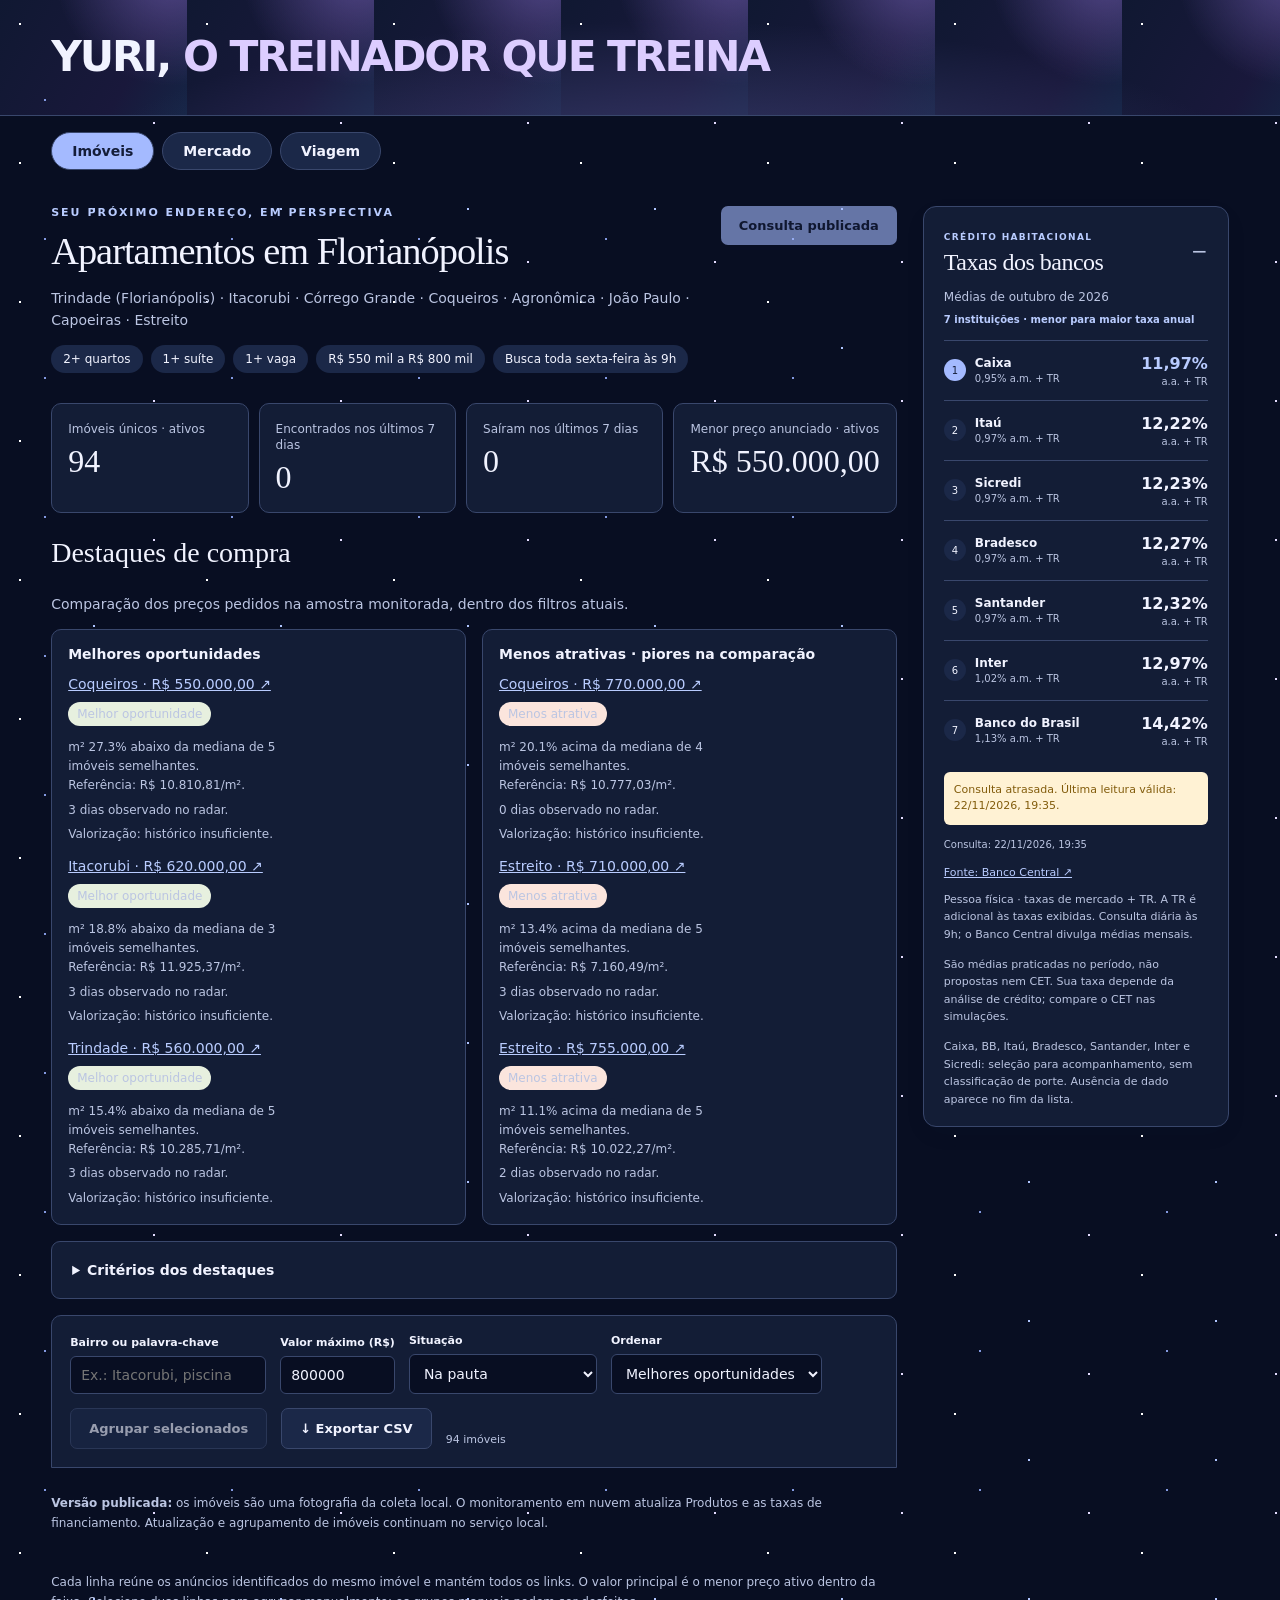
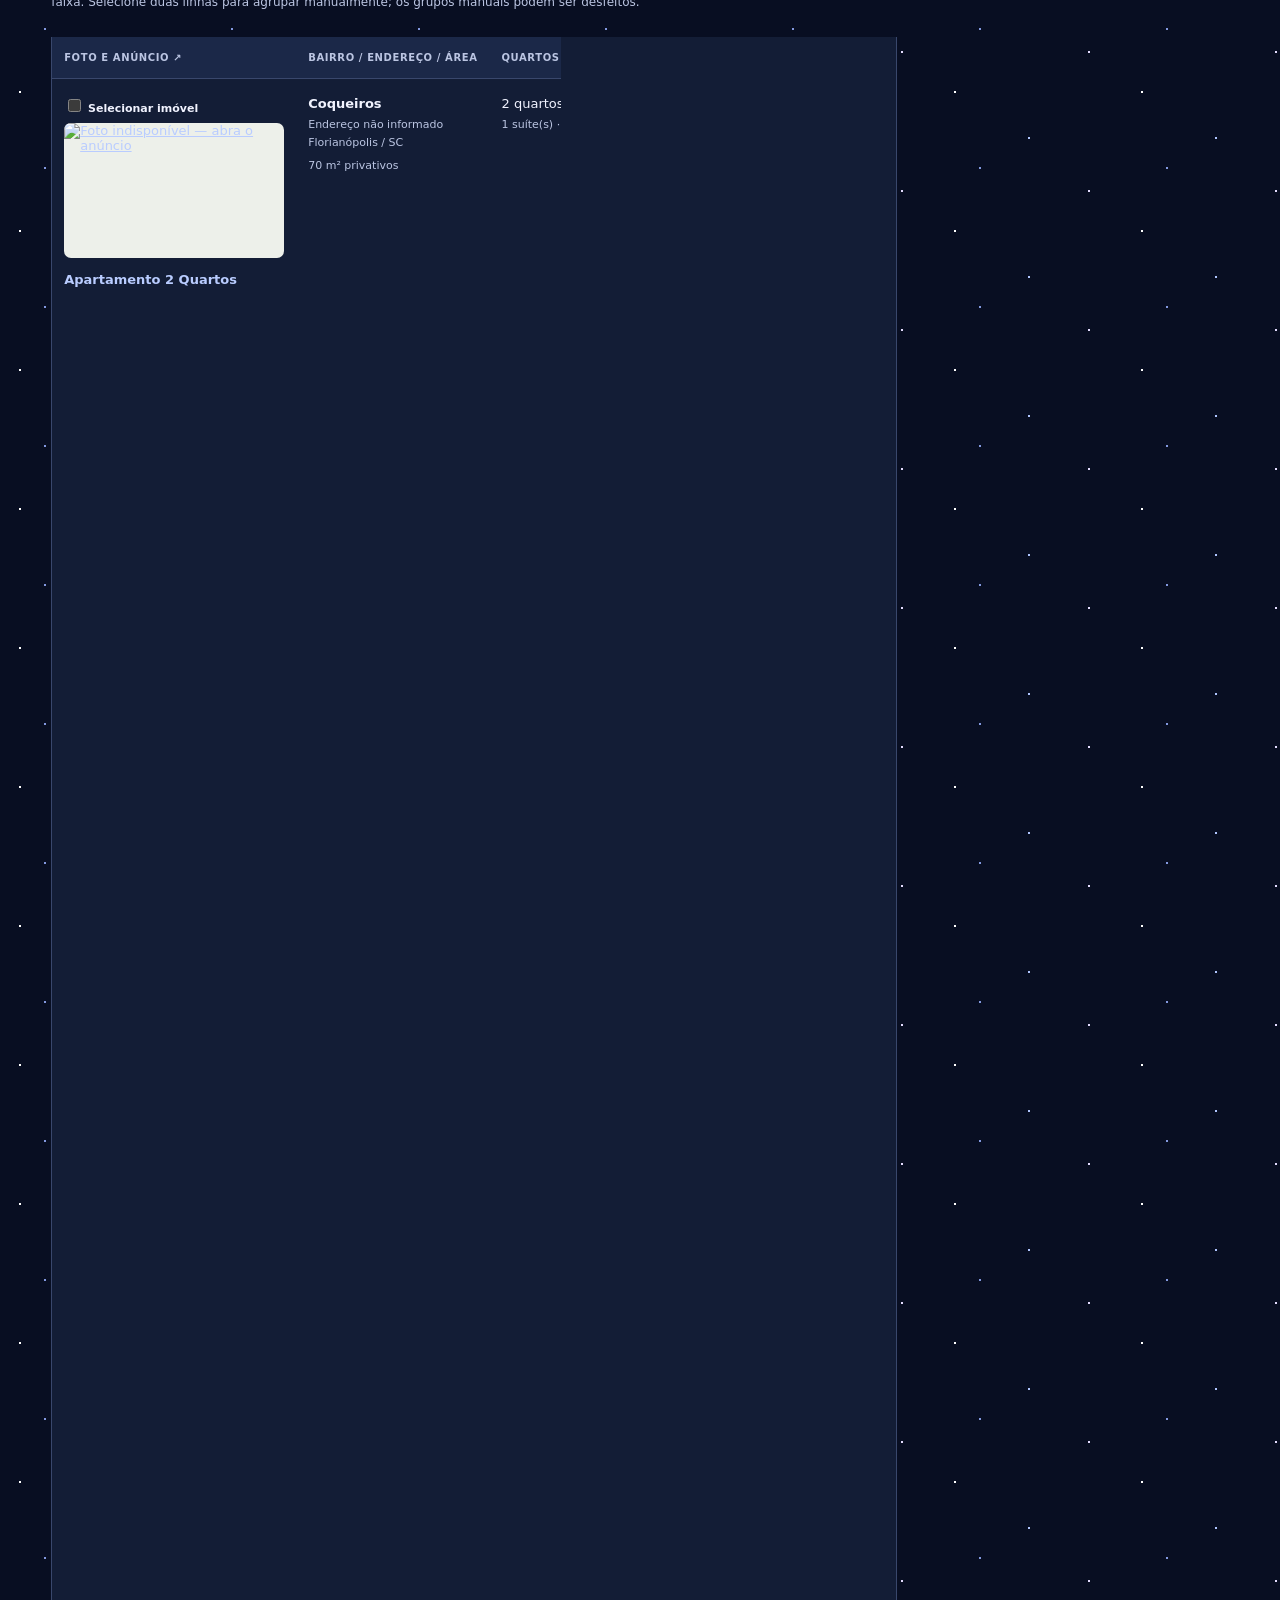
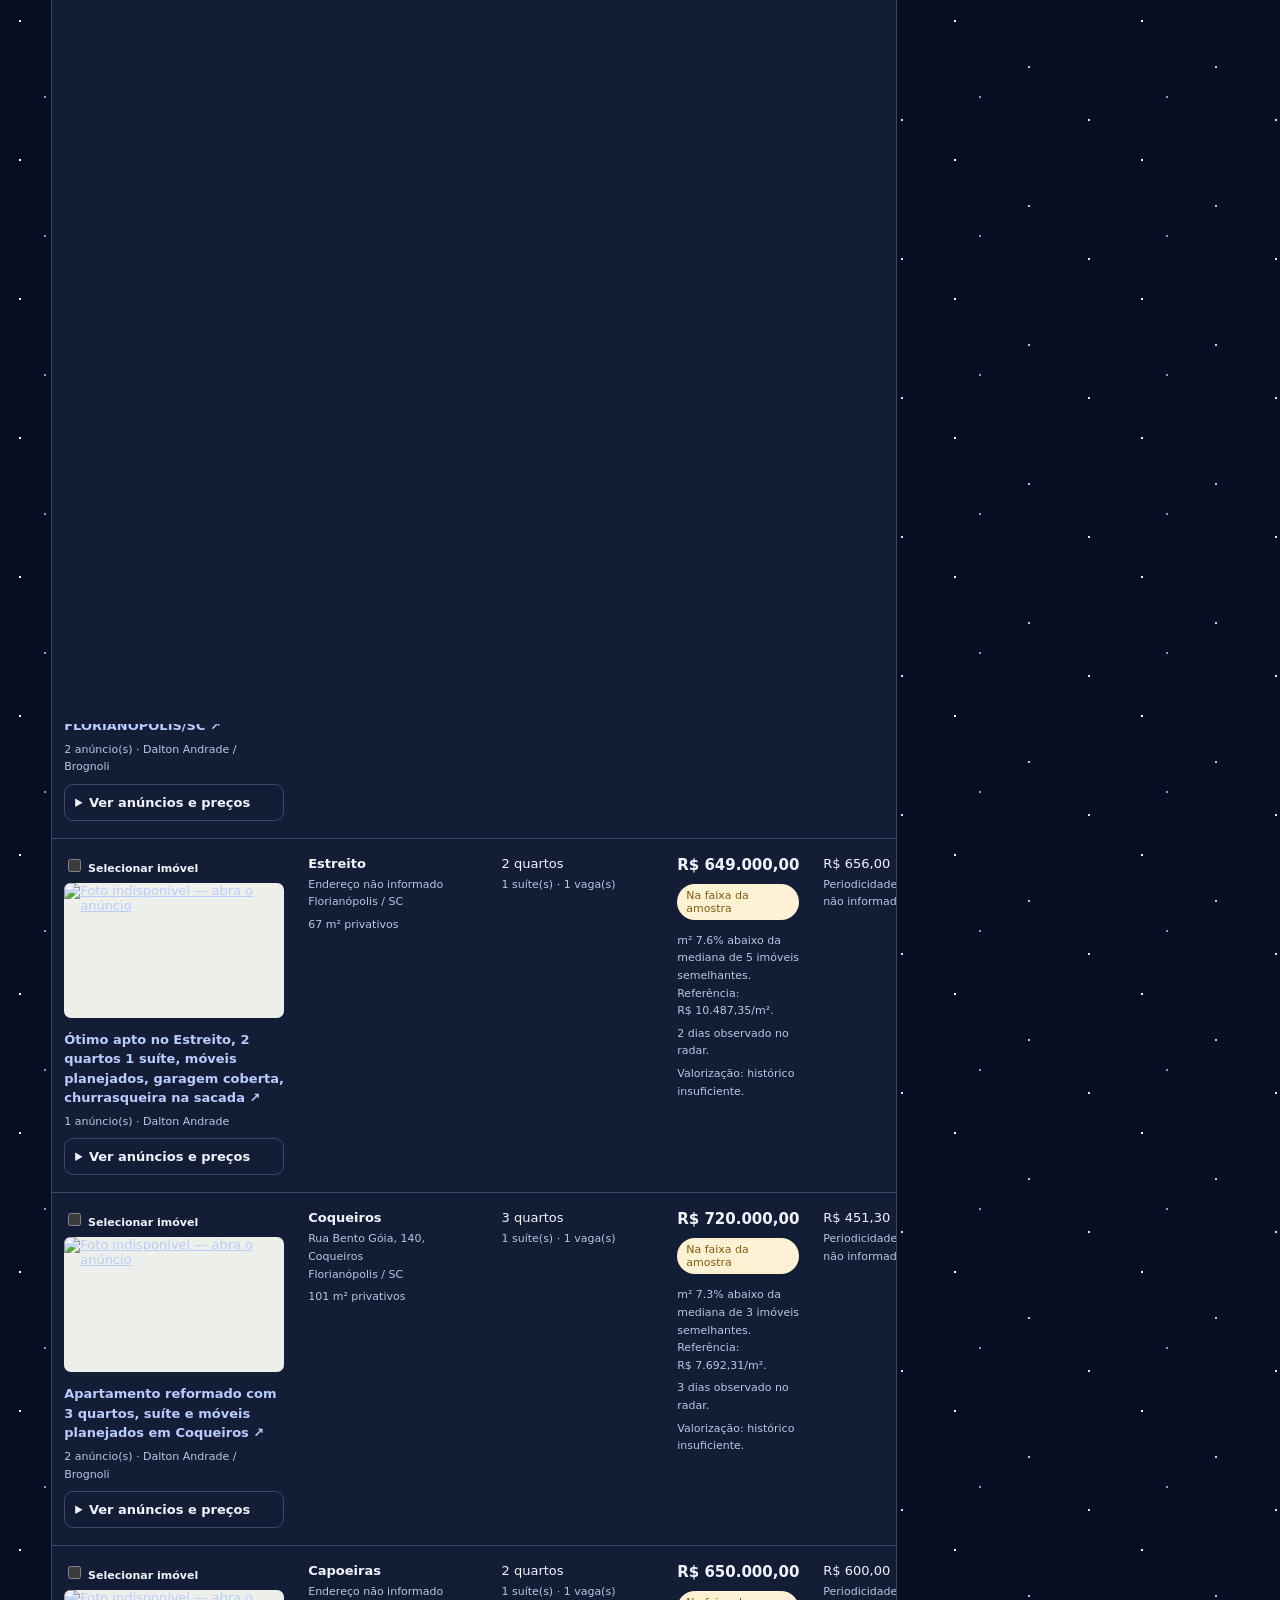
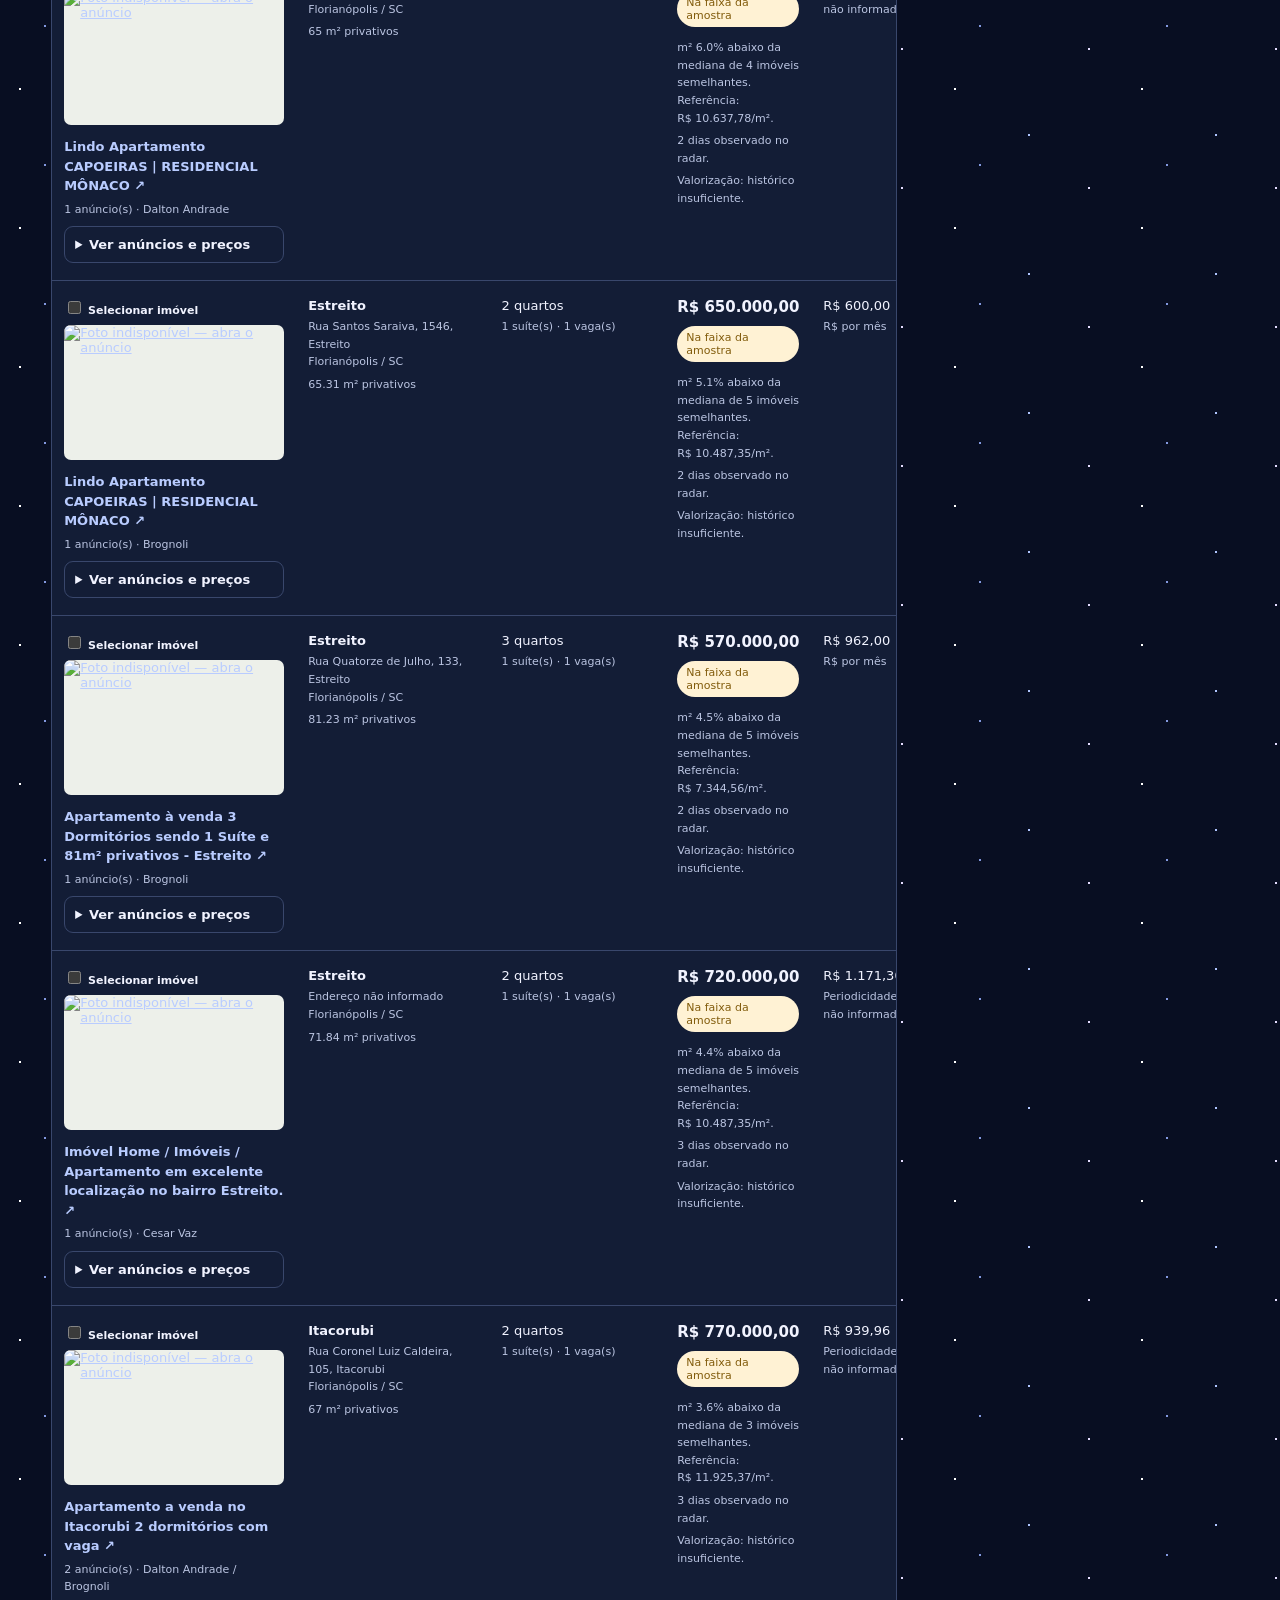
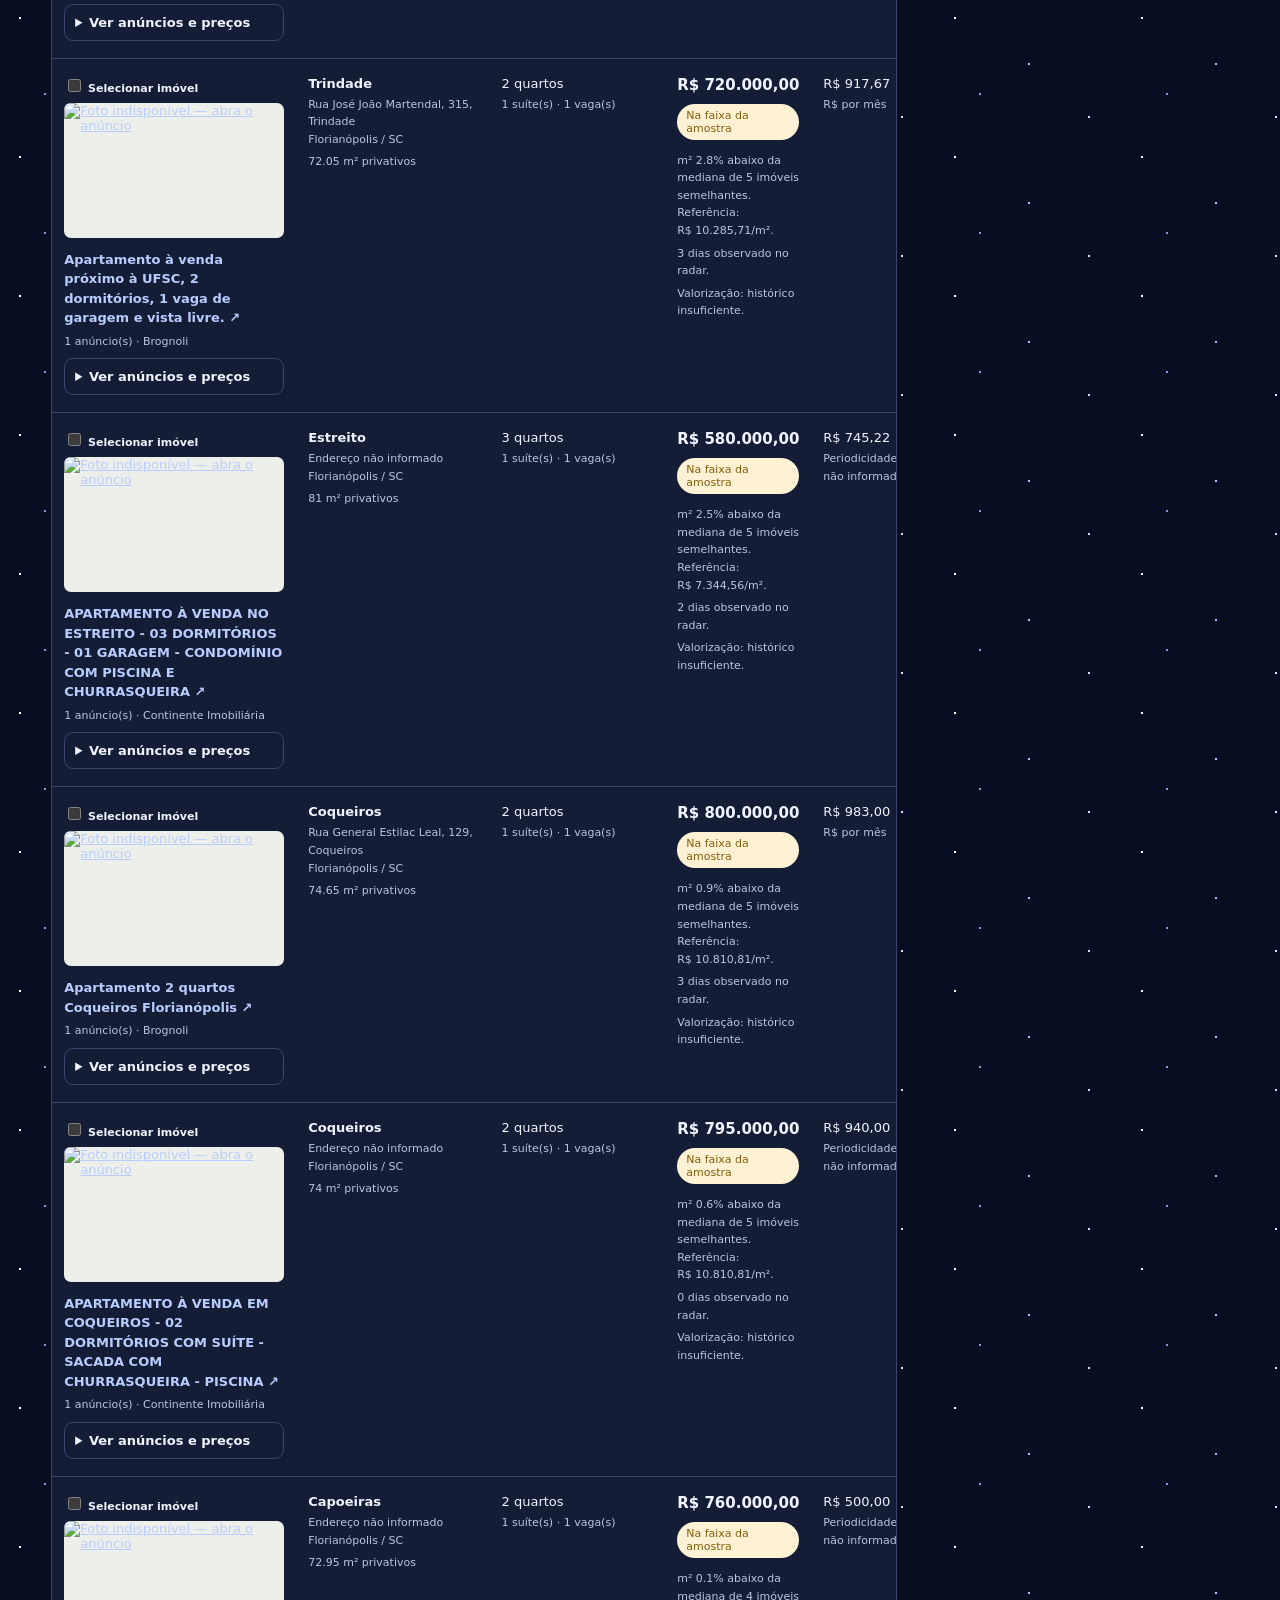
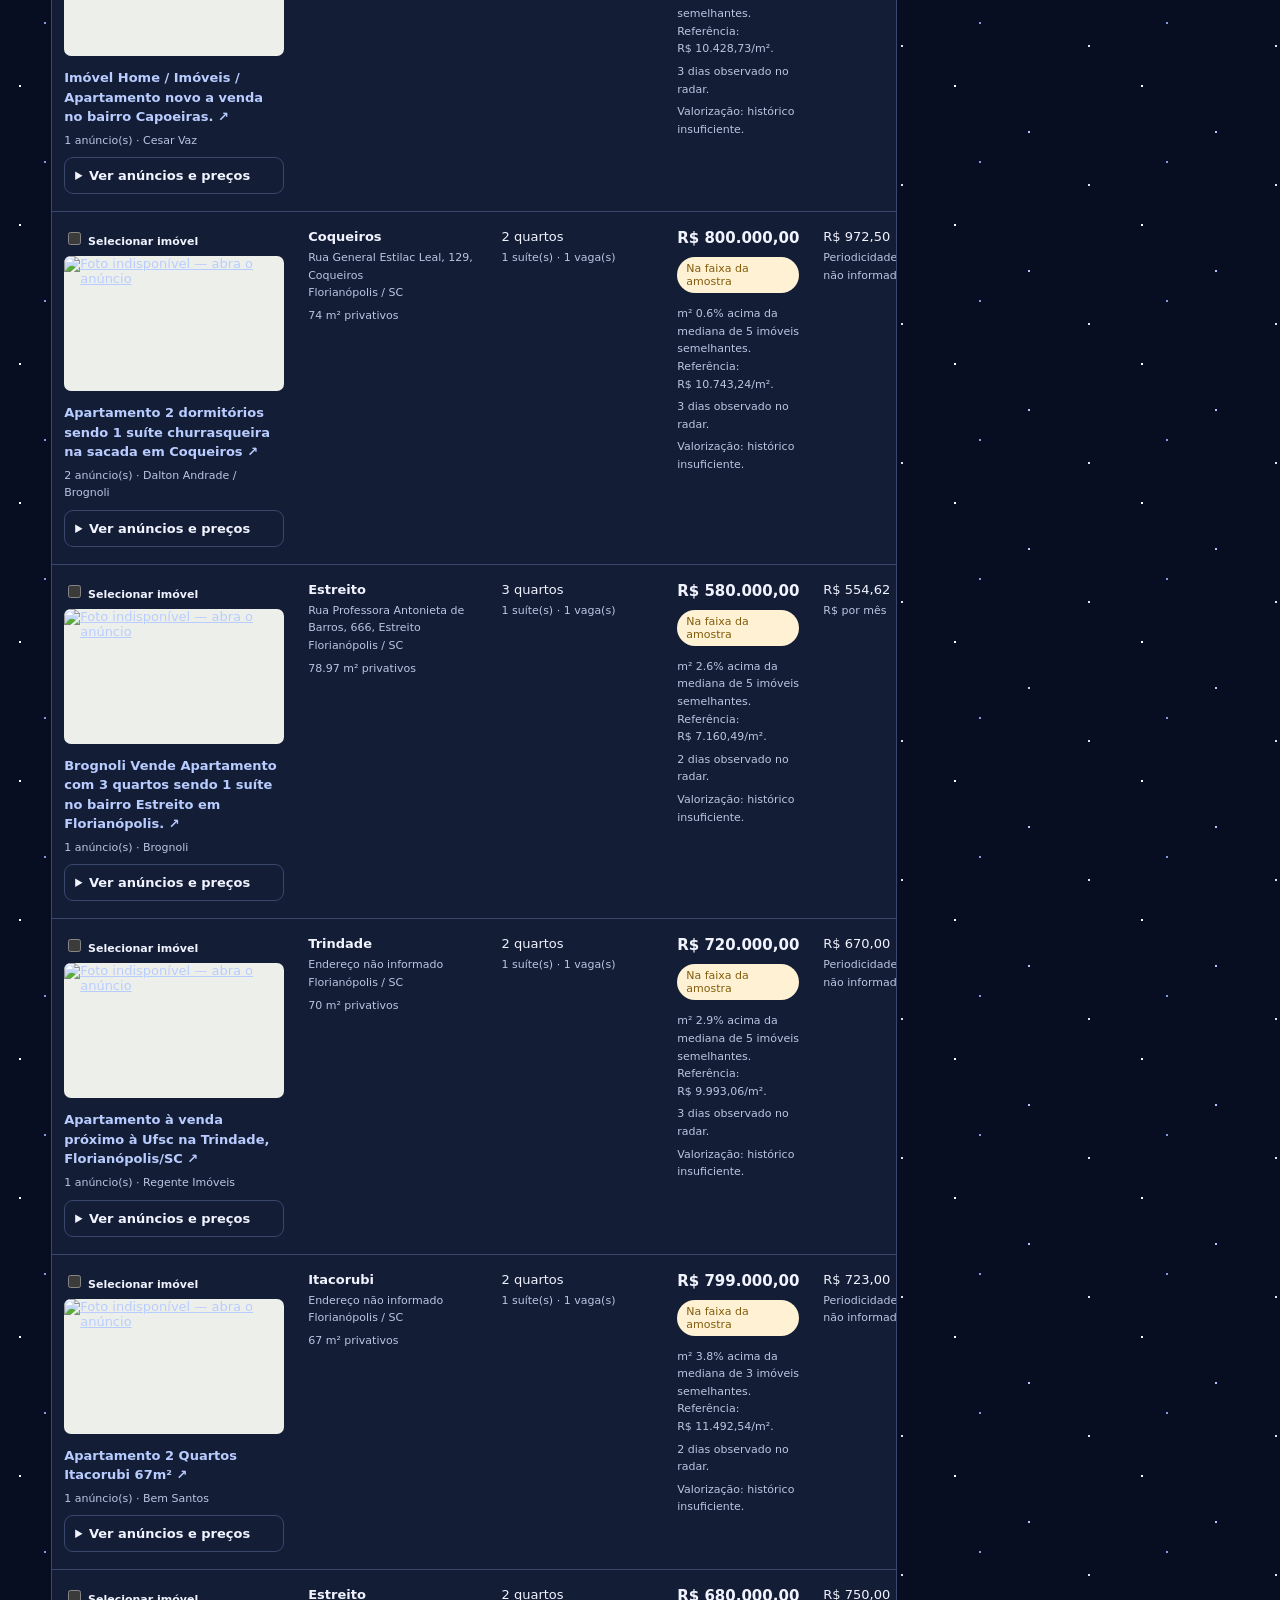
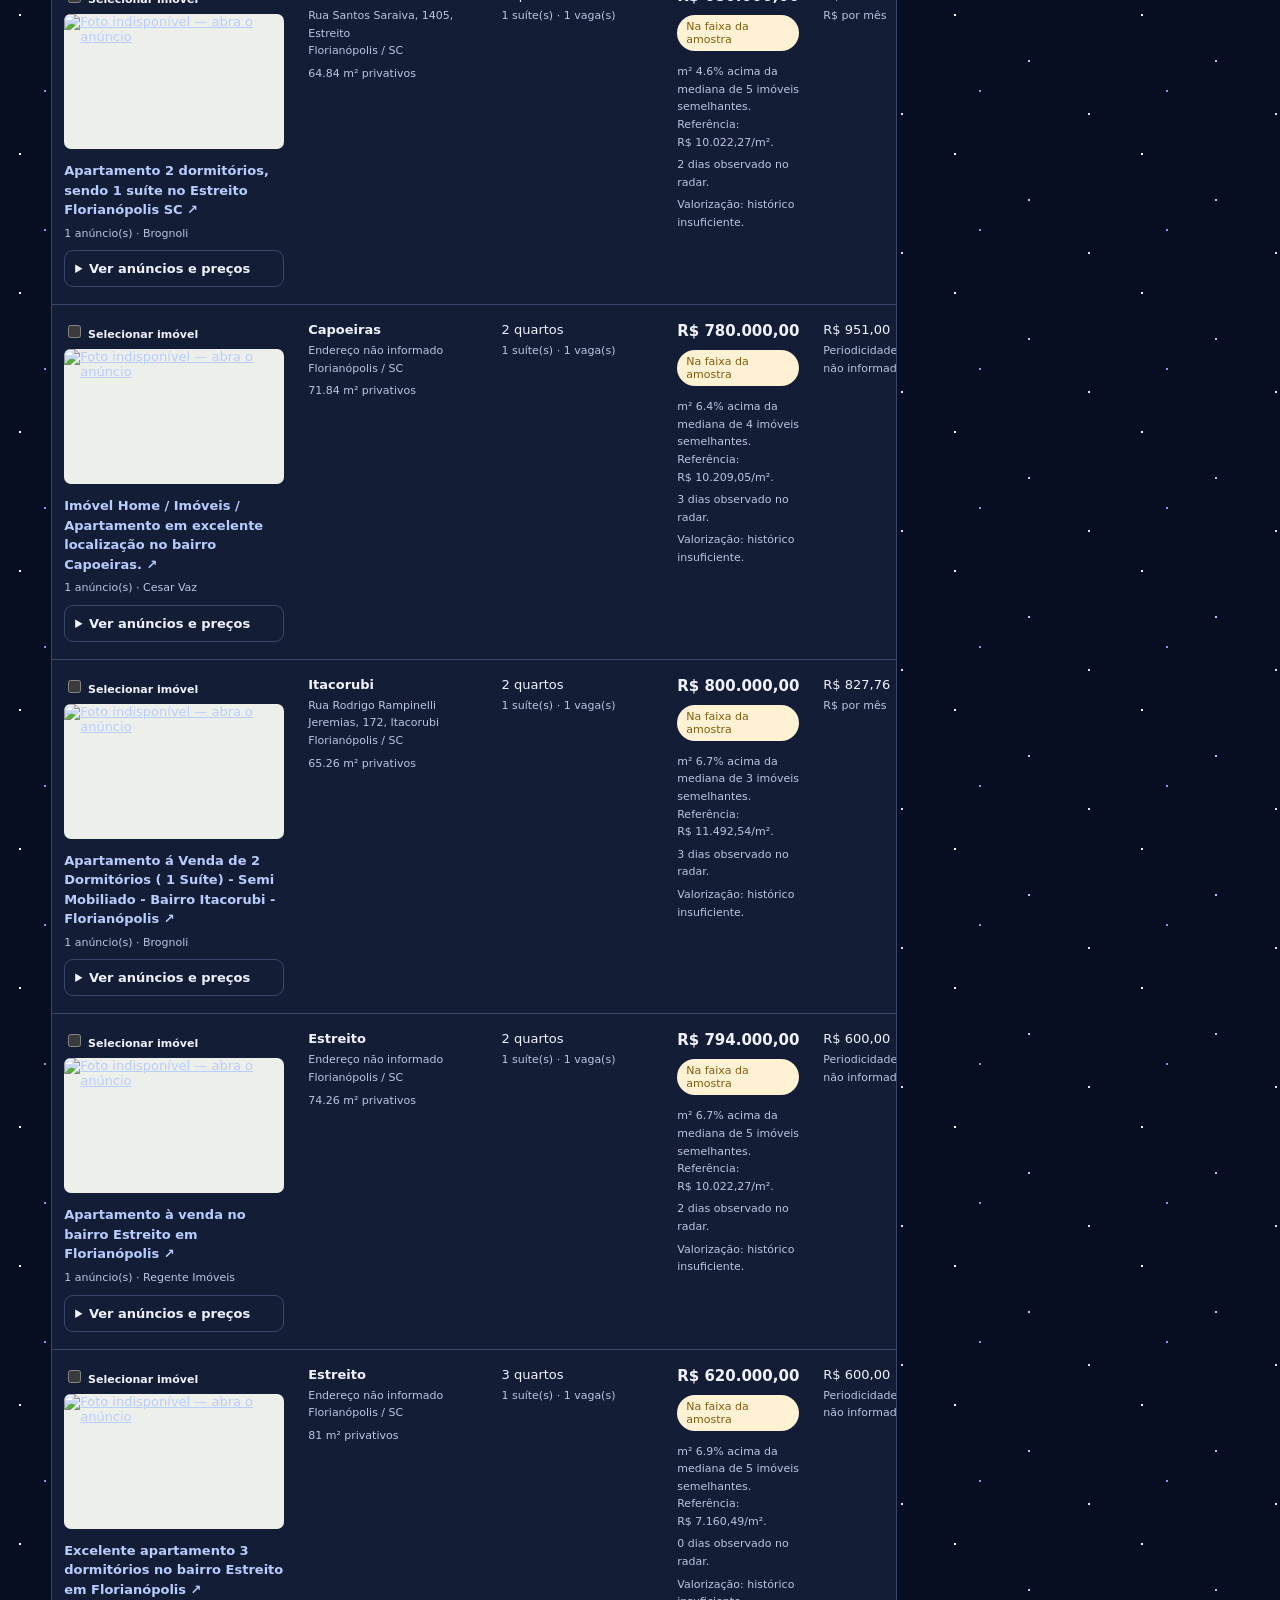
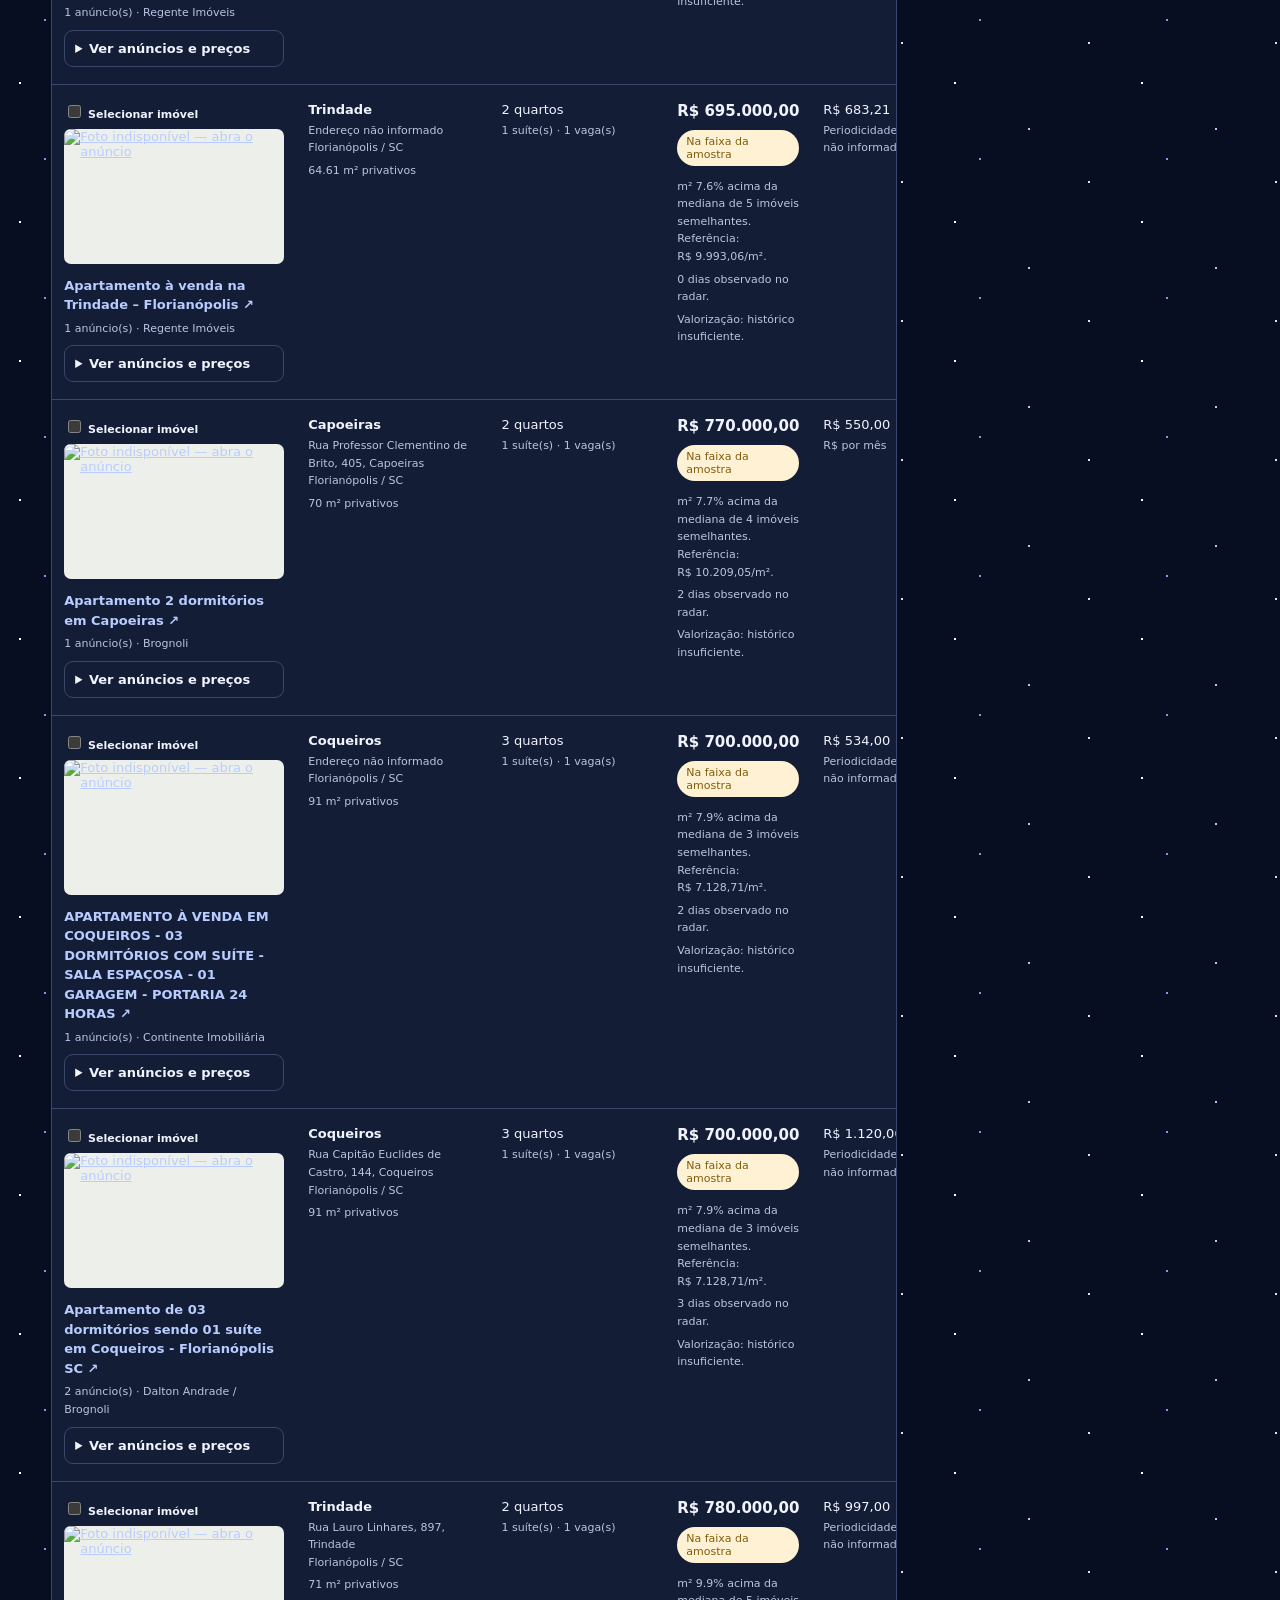
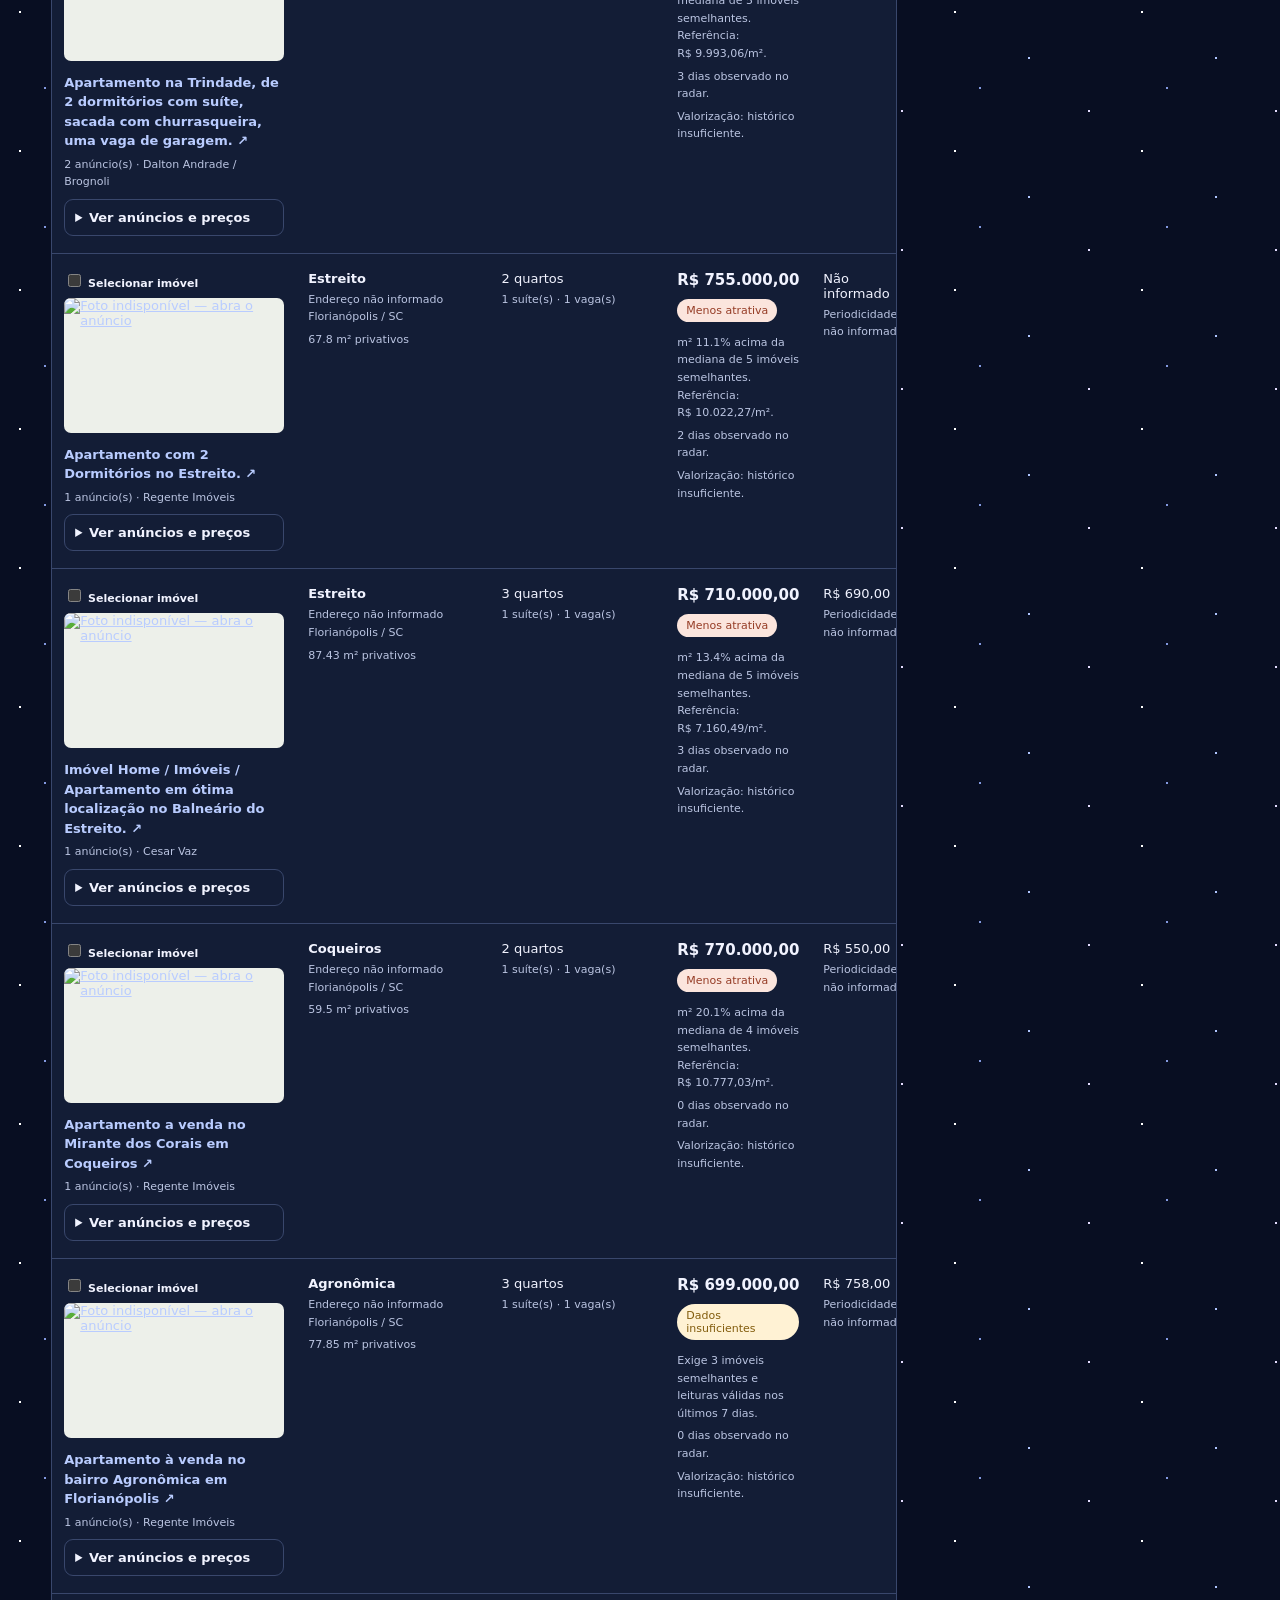
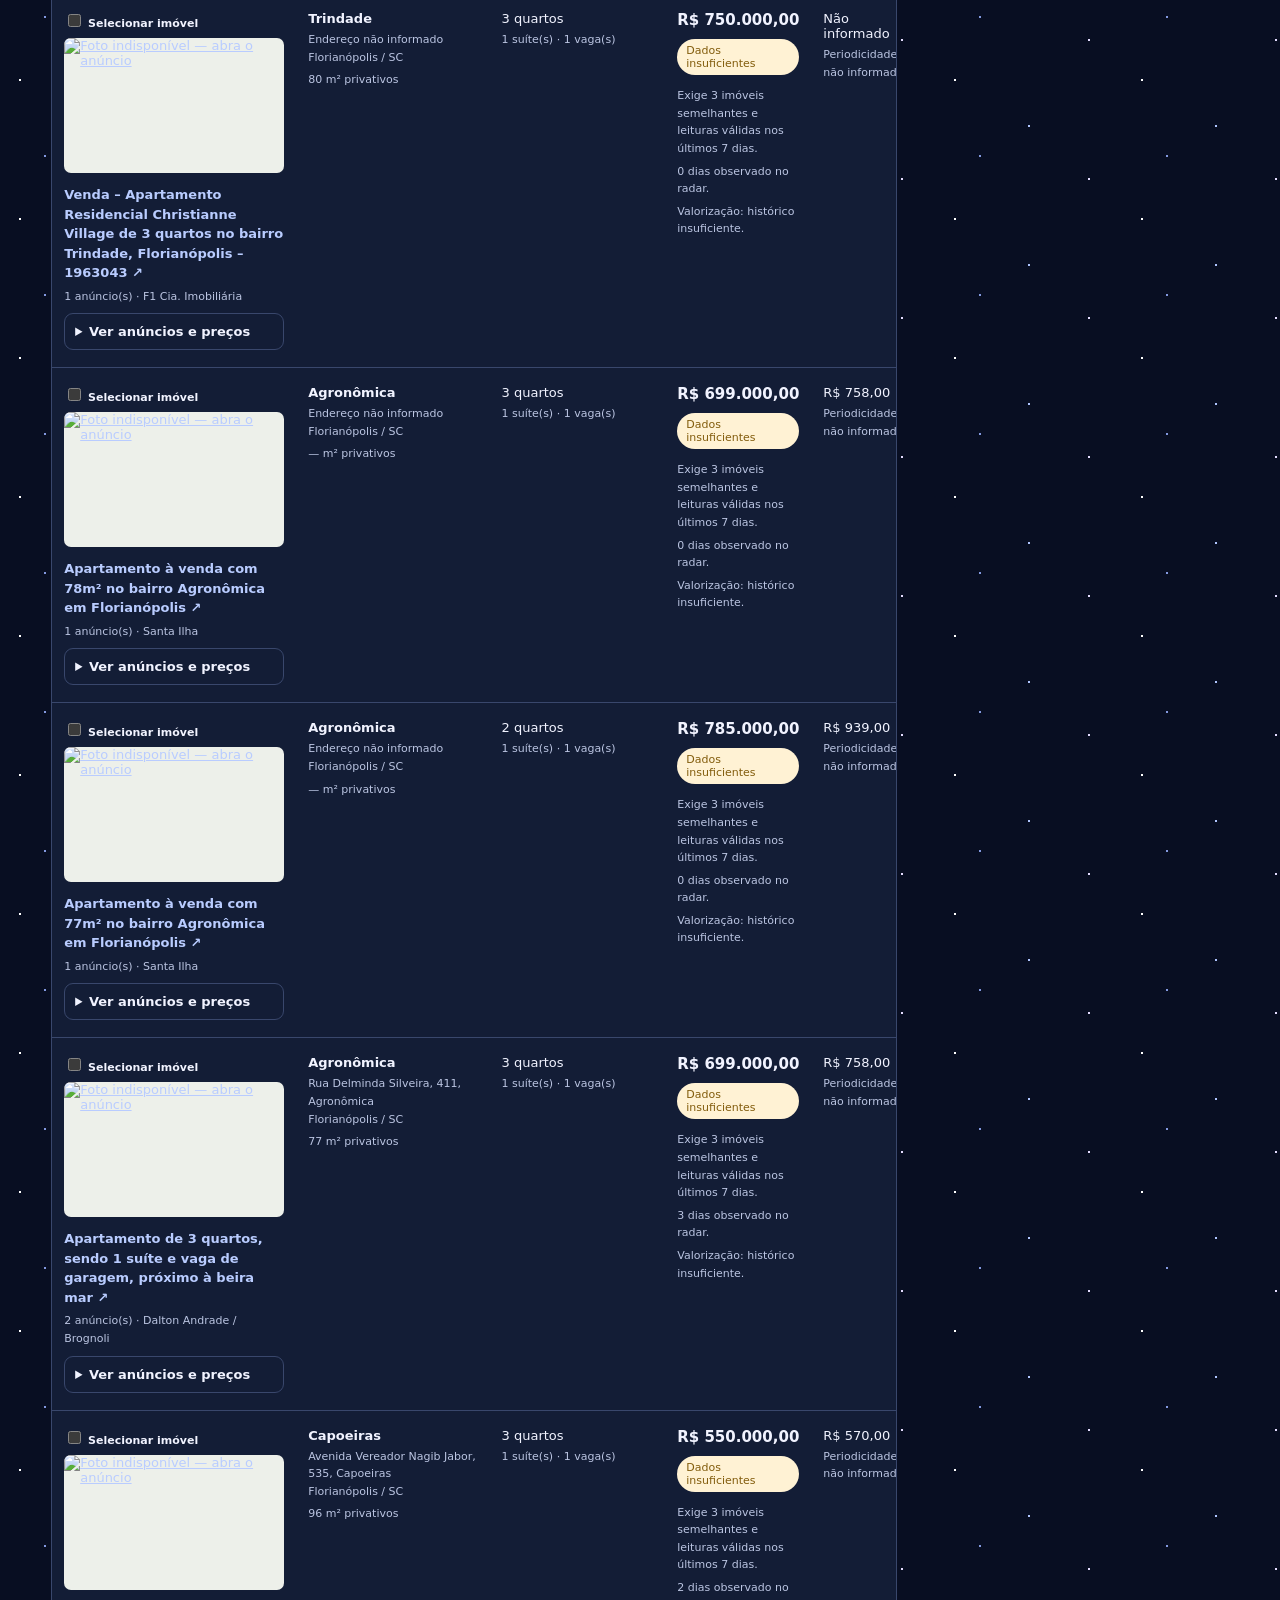
==== commit c897ea95: "Exibir apenas preços publicados na cesta mensal" ====
--- a/radar/index.html
+++ b/radar/index.html
@@ -14,7 +14,7 @@
 <details open><summary>Cobertura das 30 imobiliárias</summary><div id="sources"></div></details><details><summary>Histórico de entradas, saídas e alterações</summary><div id="events"></div></details>
 <details><summary>Como funciona a atualização</summary><p>Toda sexta-feira às 9h (horário de Brasília), o serviço busca novos anúncios nas 30 imobiliárias, revisita os imóveis acompanhados e registra os preços da semana, mesmo sem mudança de valor. Semanas em que o computador ficou desligado não recebem preços inventados. As variações confirmadas aparecem como adendo no próprio anúncio, somente quando o preço muda; registros sem alteração ficam guardados. A comparação é feita dentro de cada anúncio da mesma imobiliária. A saída é registrada quando a fonte declara indisponibilidade ou responde 404/410. Os registros e o histórico ficam salvos neste computador. Se o computador estiver desligado, a atualização pendente roda quando o serviço iniciar novamente. O servidor inicia automaticamente ao entrar na sua sessão.</p><p>Infraestrutura mostra apenas itens identificados como coletivos ou descritos no trecho do condomínio. “Não informada” significa que a fonte não forneceu dados reconhecíveis. Informações e disponibilidade devem ser confirmadas com o anunciante.</p></details>
 </section><details class="mortgage-panel" id="mortgagePanel" open><summary><span><span class="eyebrow">CRÉDITO HABITACIONAL</span><h2>Taxas dos bancos</h2></span></summary><div class="mortgage-body"><p class="mortgage-reference" id="mortgageReference">Consultando taxas…</p><p class="mortgage-order">7 instituições · menor para maior taxa anual</p><ol class="mortgage-list" id="mortgageList"><li class="mortgage-empty">Carregando dados do Banco Central…</li></ol><p class="mortgage-alert" id="mortgageAlert" role="status" hidden></p><p class="mortgage-checked" id="mortgageChecked"></p><a class="mortgage-source" href="https://www.bcb.gov.br/estatisticas/reporttxjuros?codigoModalidade=903201&amp;codigoSegmento=1" target="_blank" rel="noopener noreferrer">Fonte: Banco Central ↗</a><p class="mortgage-method">Pessoa física · taxas de mercado + TR. A TR é adicional às taxas exibidas. Consulta diária às 9h; o Banco Central divulga médias mensais.</p><p class="mortgage-method">São médias praticadas no período, não propostas nem CET. Sua taxa depende da análise de crédito; compare o CET nas simulações.</p><p class="mortgage-method">Caixa, BB, Itaú, Bradesco, Santander, Inter e Sicredi: seleção para acompanhamento, sem classificação de porte. Ausência de dado aparece no fim da lista.</p></div></details></div><footer>YURI, O TREINADOR QUE TREINA · Consulta pública · Sem cadastro · Fotos e anúncios pertencem aos respectivos anunciantes</footer></main>
-<section id="marketView" hidden><iframe title="Mercado · Compras do mês" data-src="./mercado/index.html?v=frequentes" style="width:100%;height:calc(100vh - 150px);min-height:700px;border:0"></iframe></section>
+<section id="marketView" hidden><iframe title="Mercado · Compras do mês" data-src="./mercado/index.html?v=precos-publicados" style="width:100%;height:calc(100vh - 150px);min-height:700px;border:0"></iframe></section>
 <section id="travelView" hidden><iframe title="Viagem · Ofertas de resorts 2027" data-src="./viagem/index.html?v=via-lactea" style="width:100%;height:calc(100vh - 150px);min-height:700px;border:0"></iframe></section>
 <script>
 function switchRadar(){
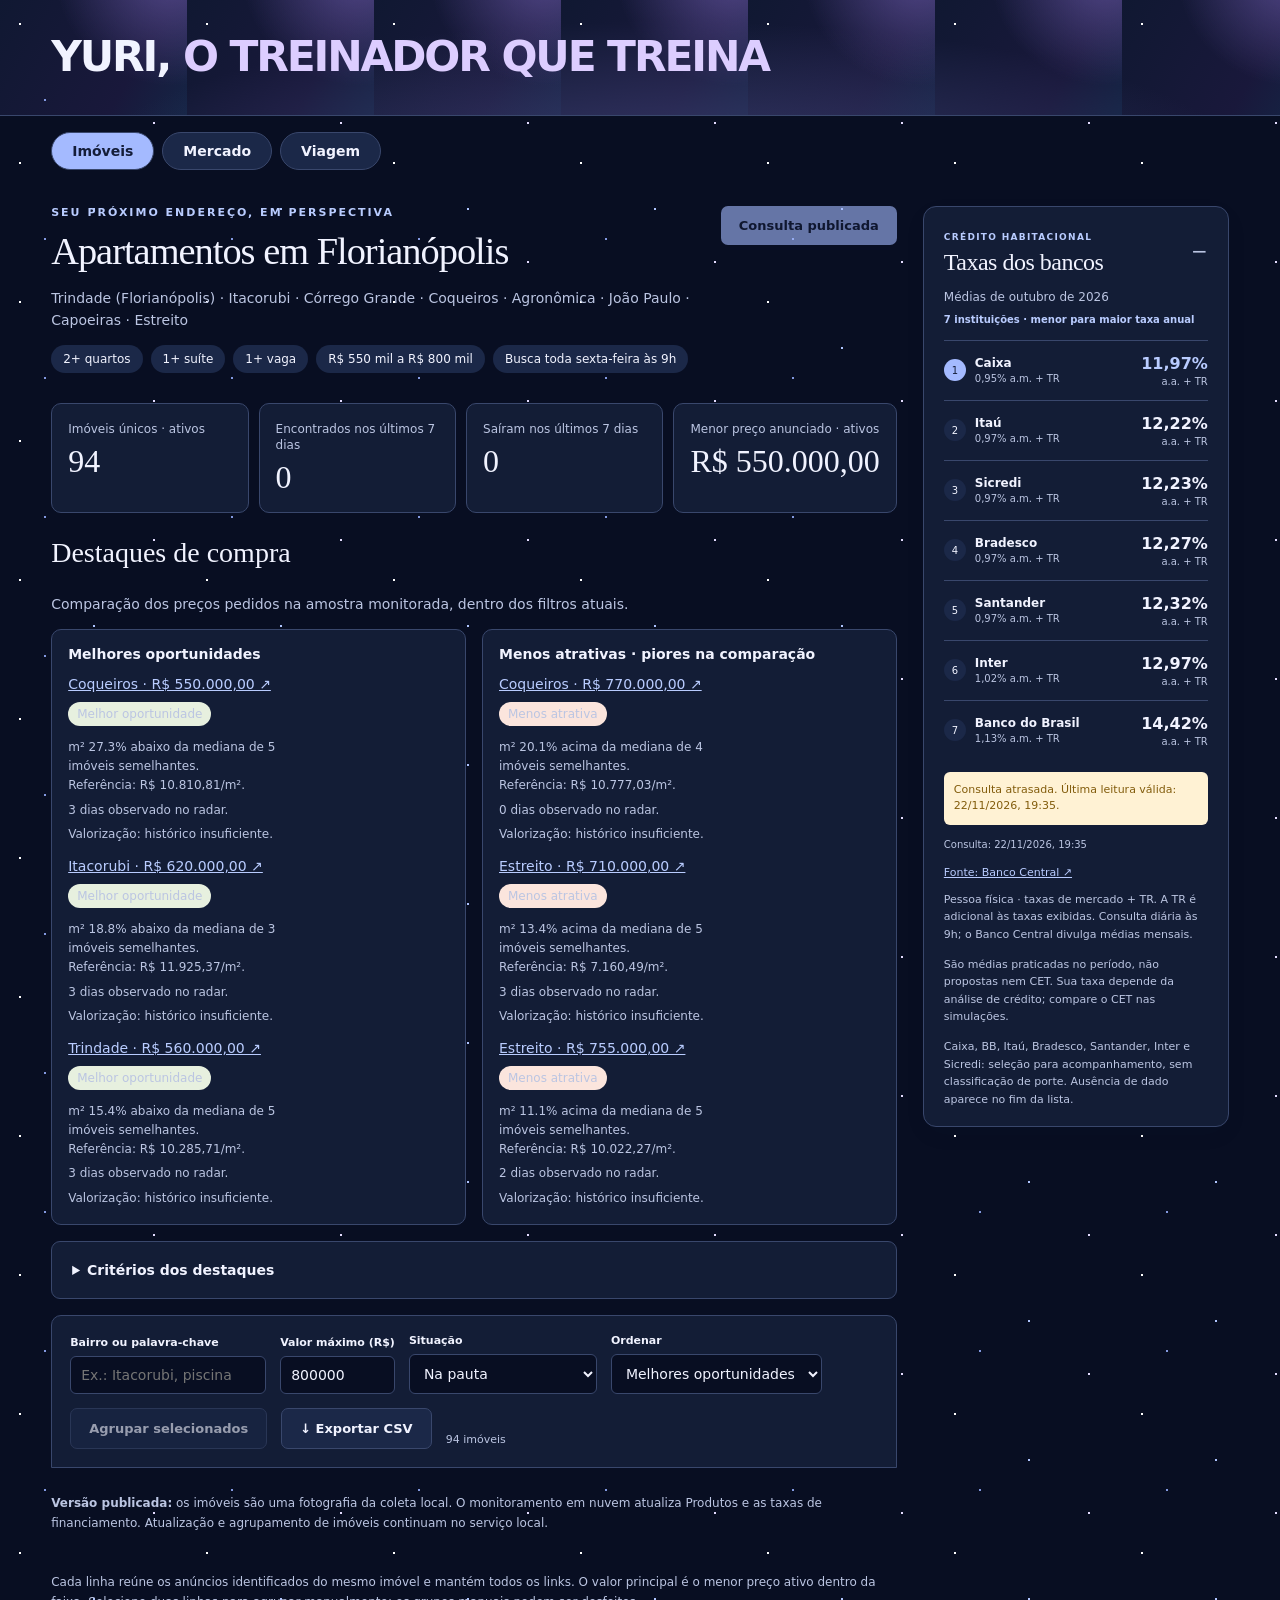
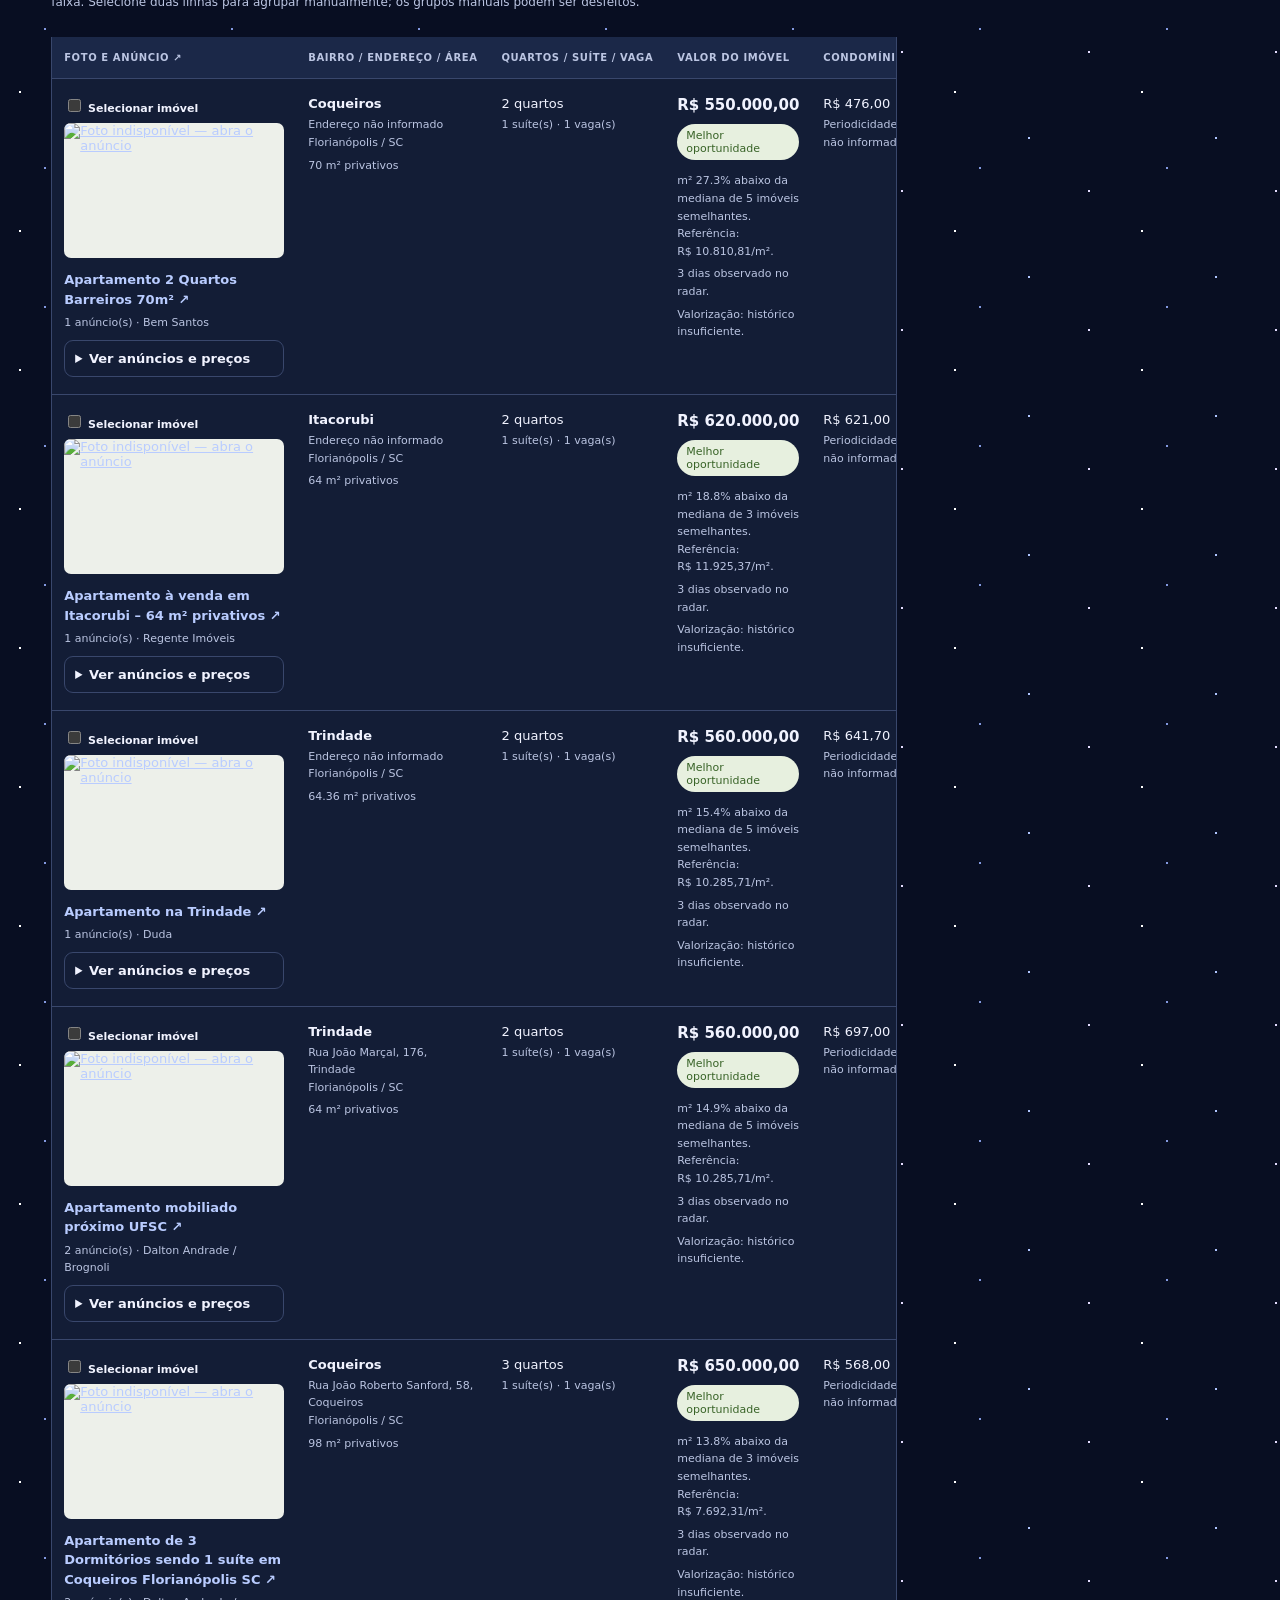
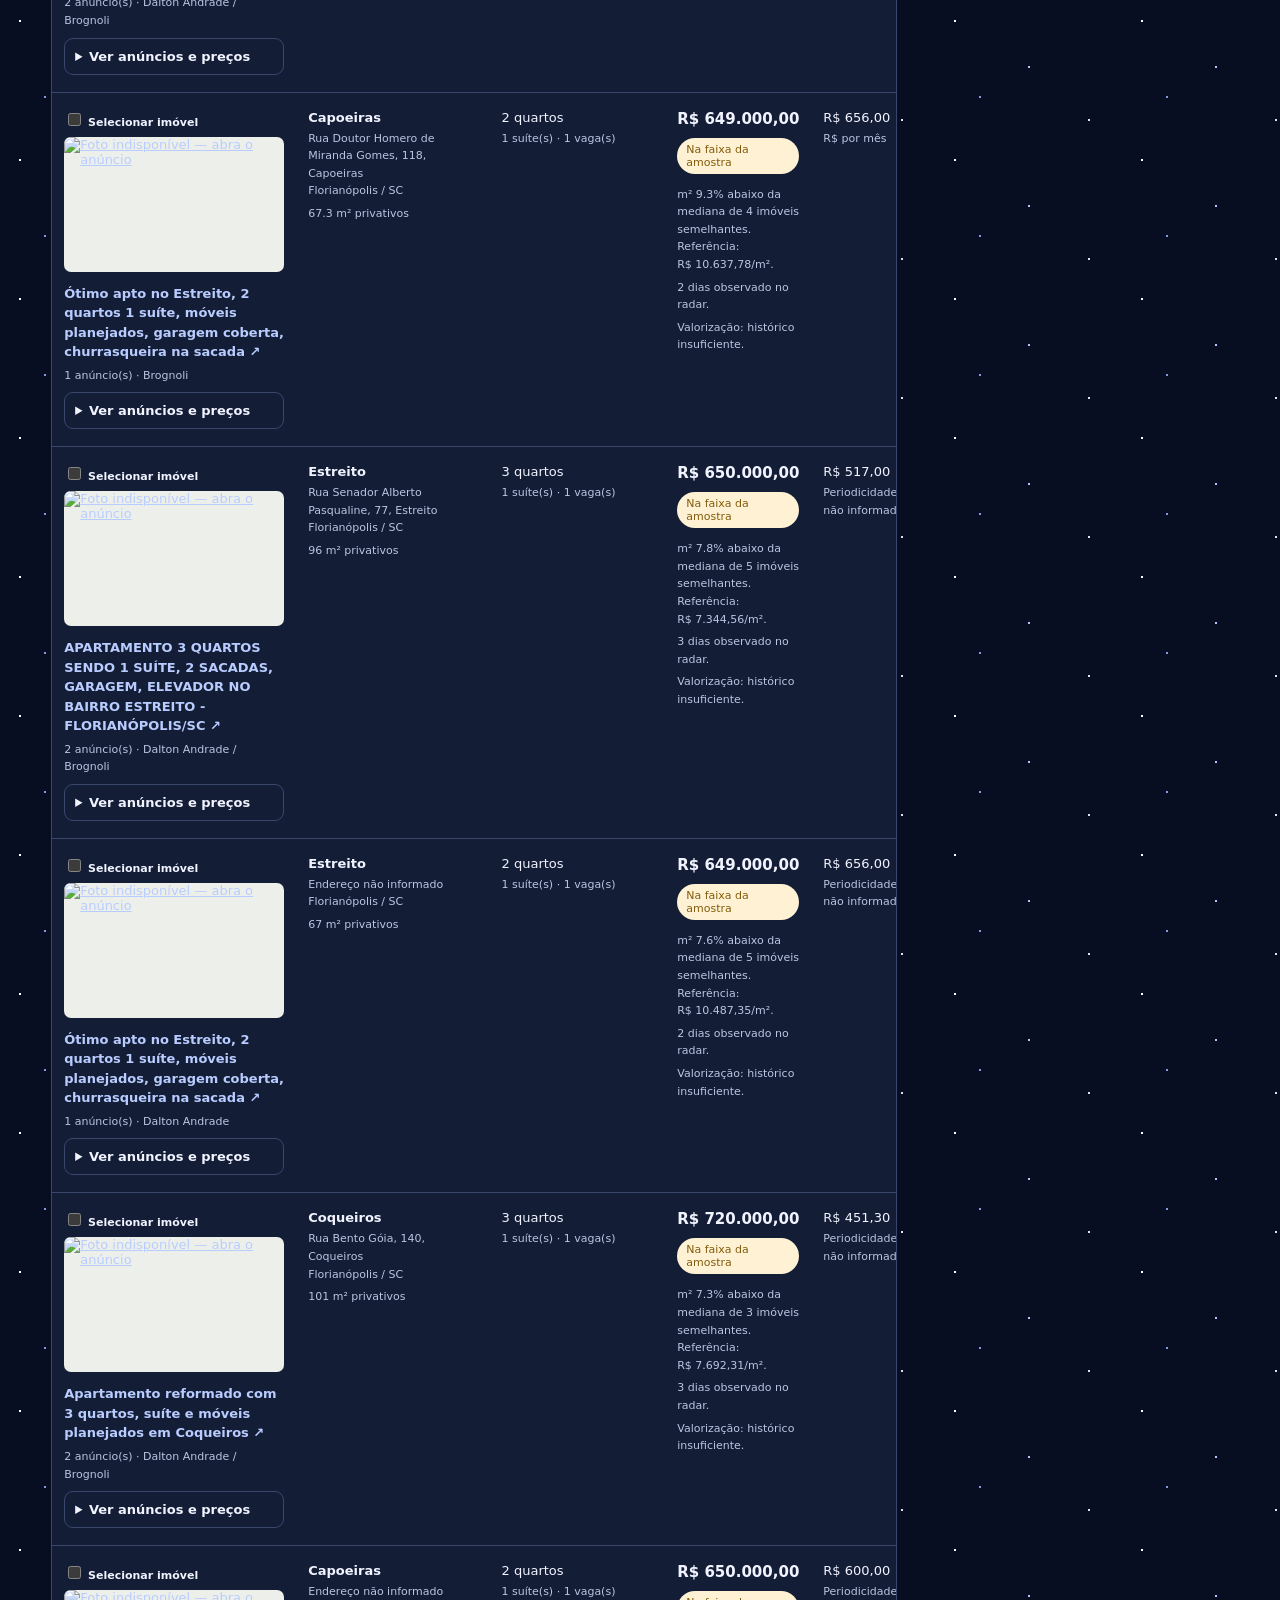
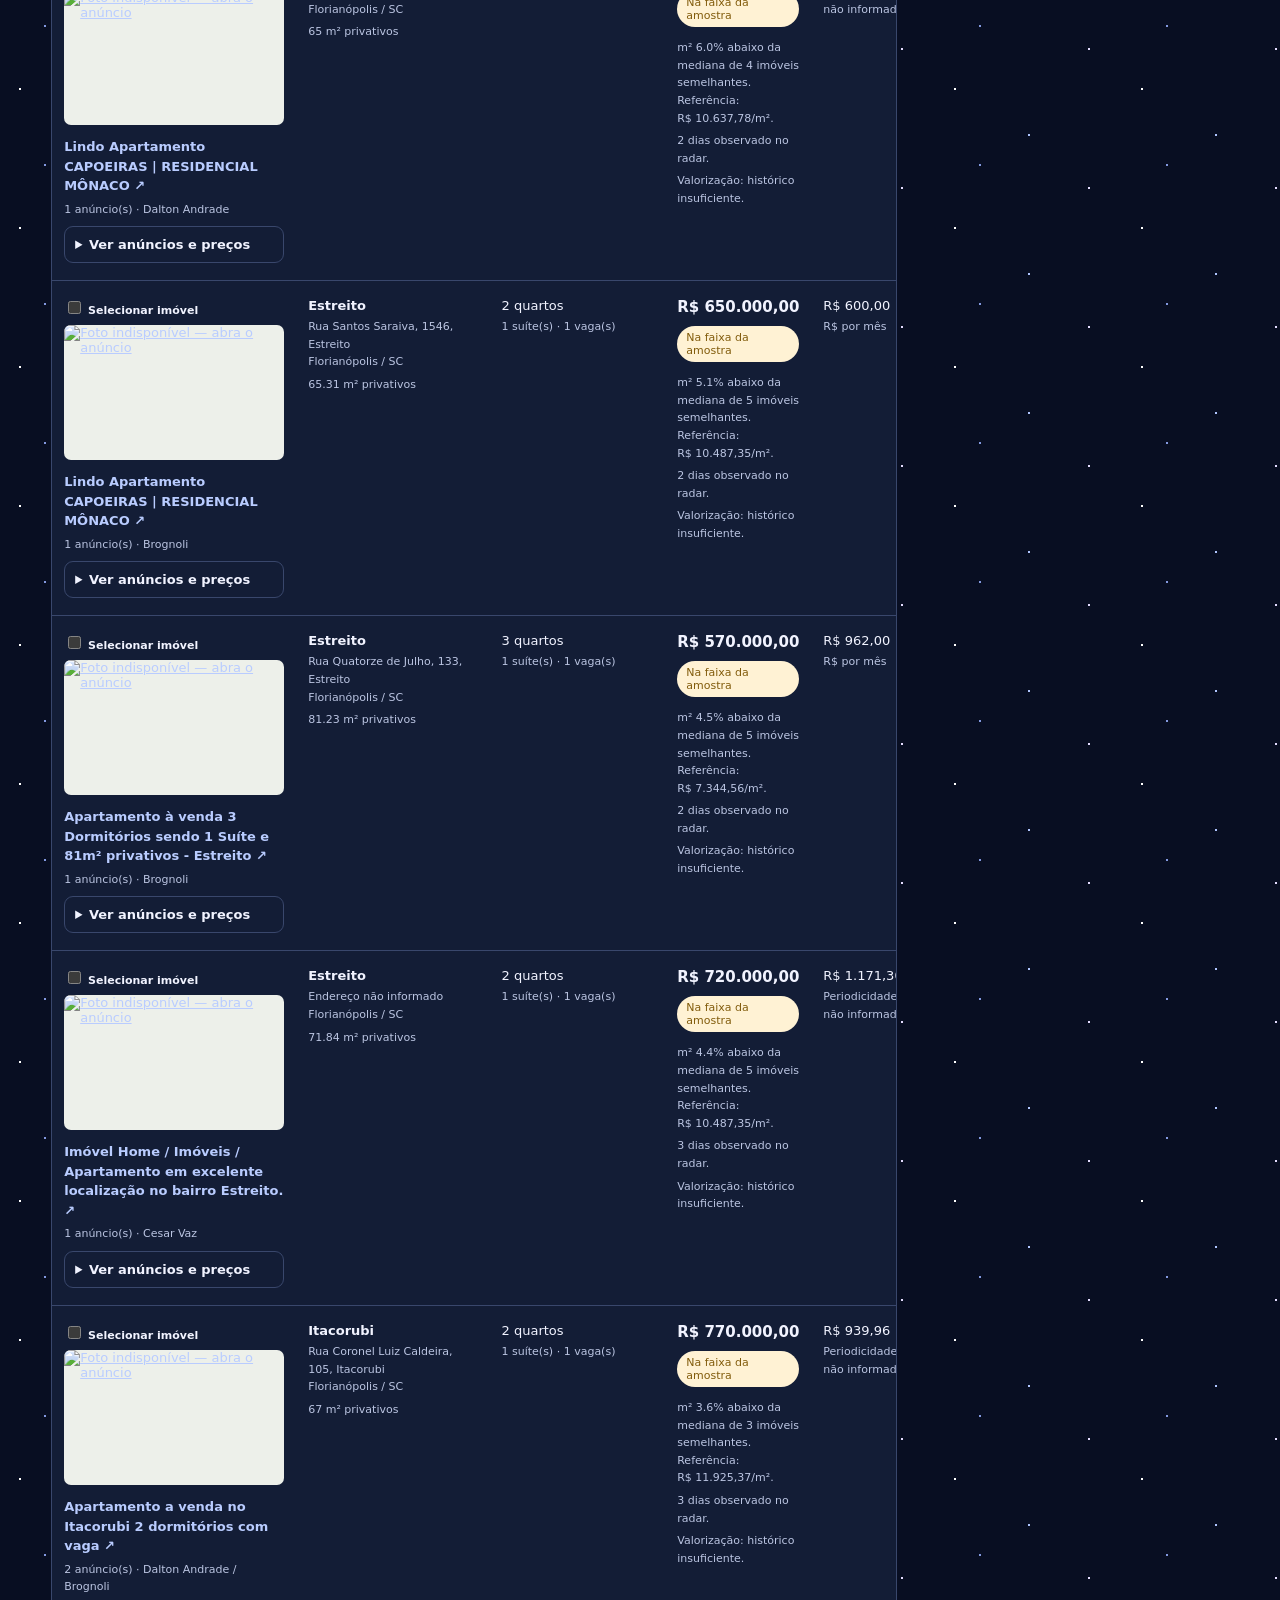
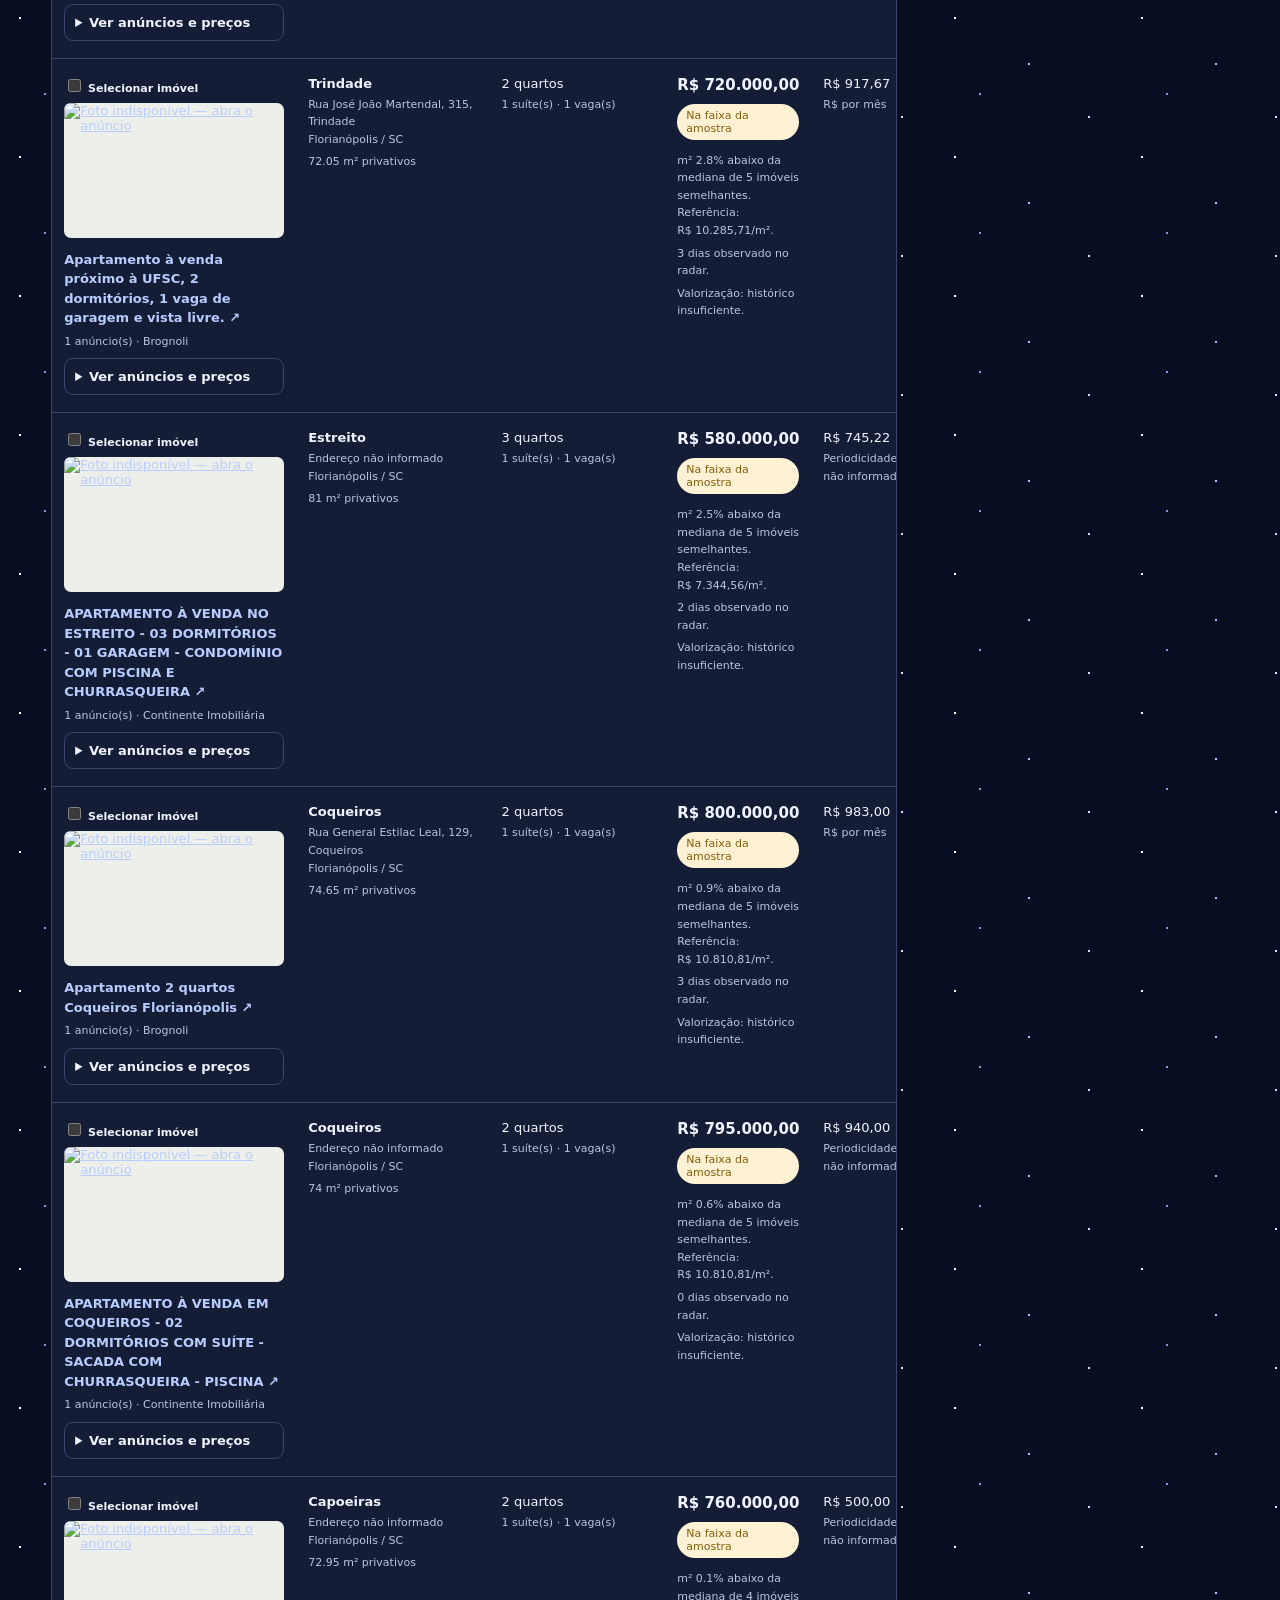
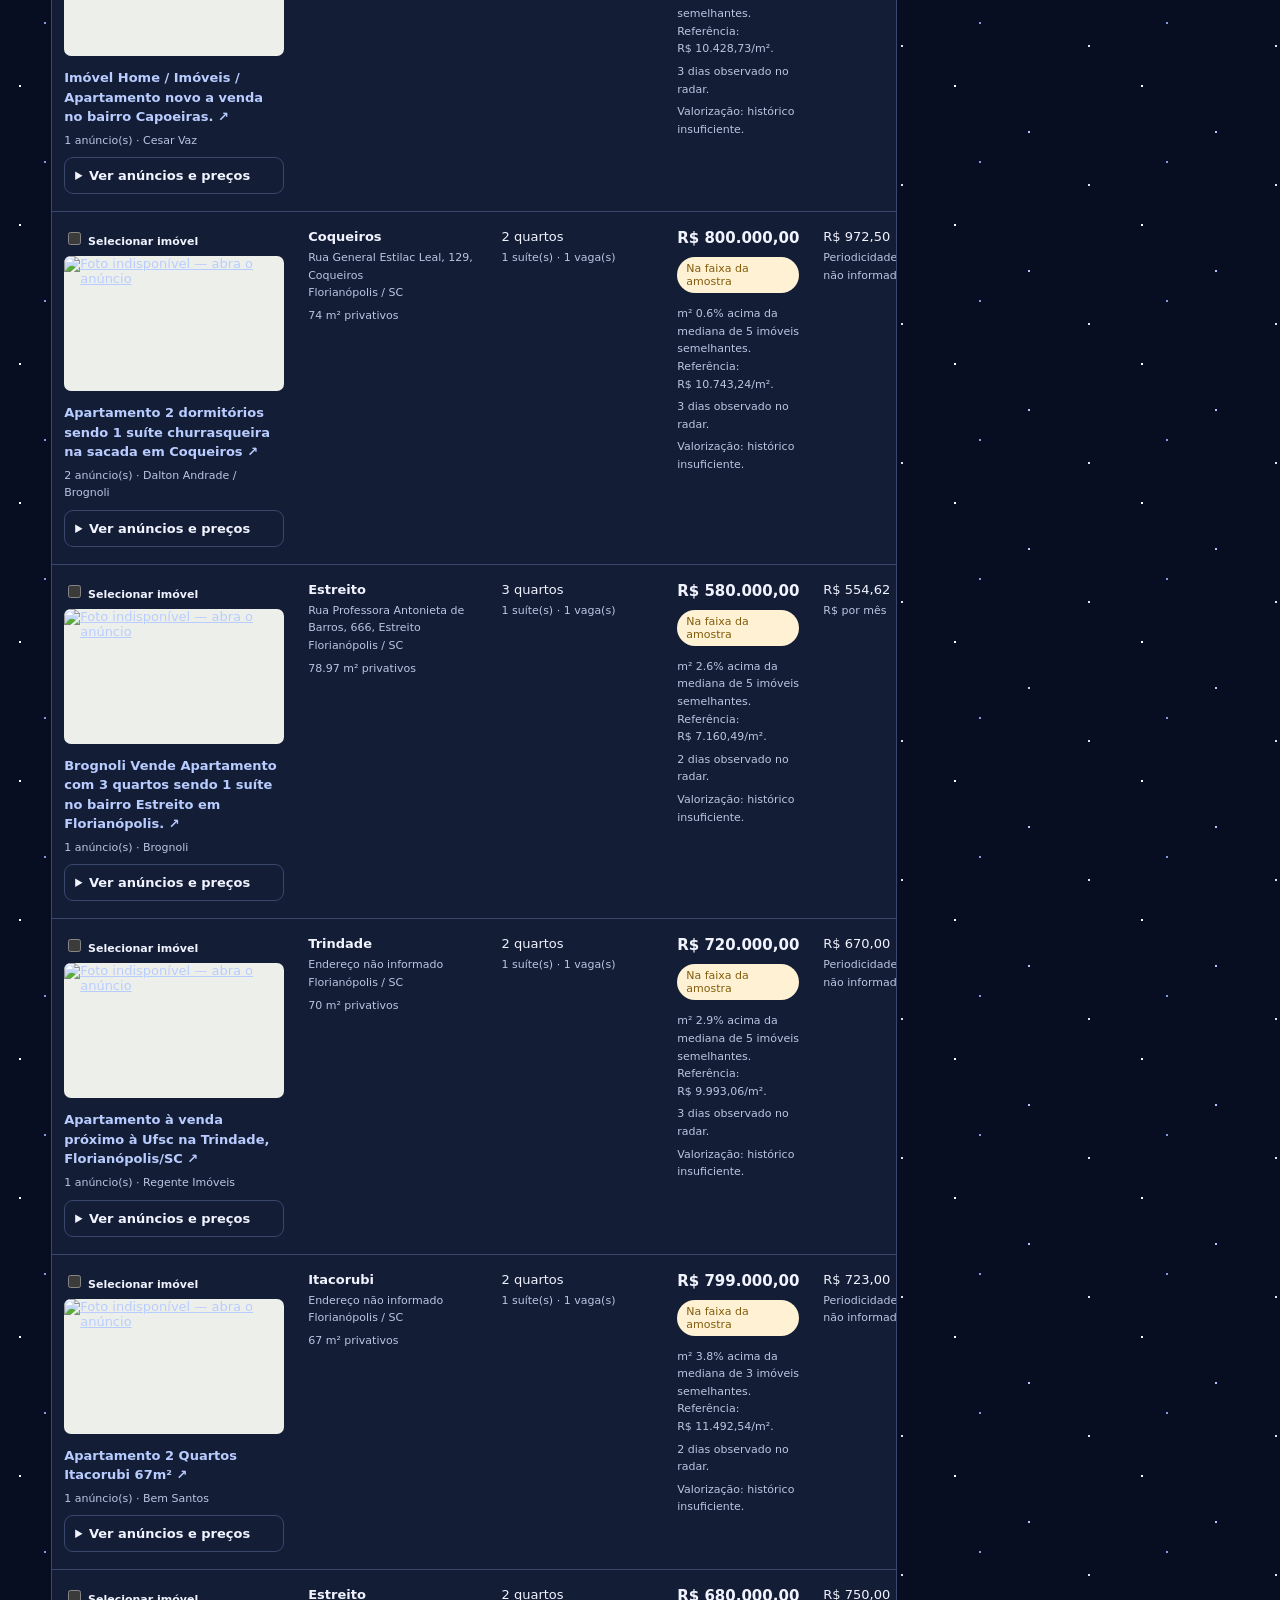
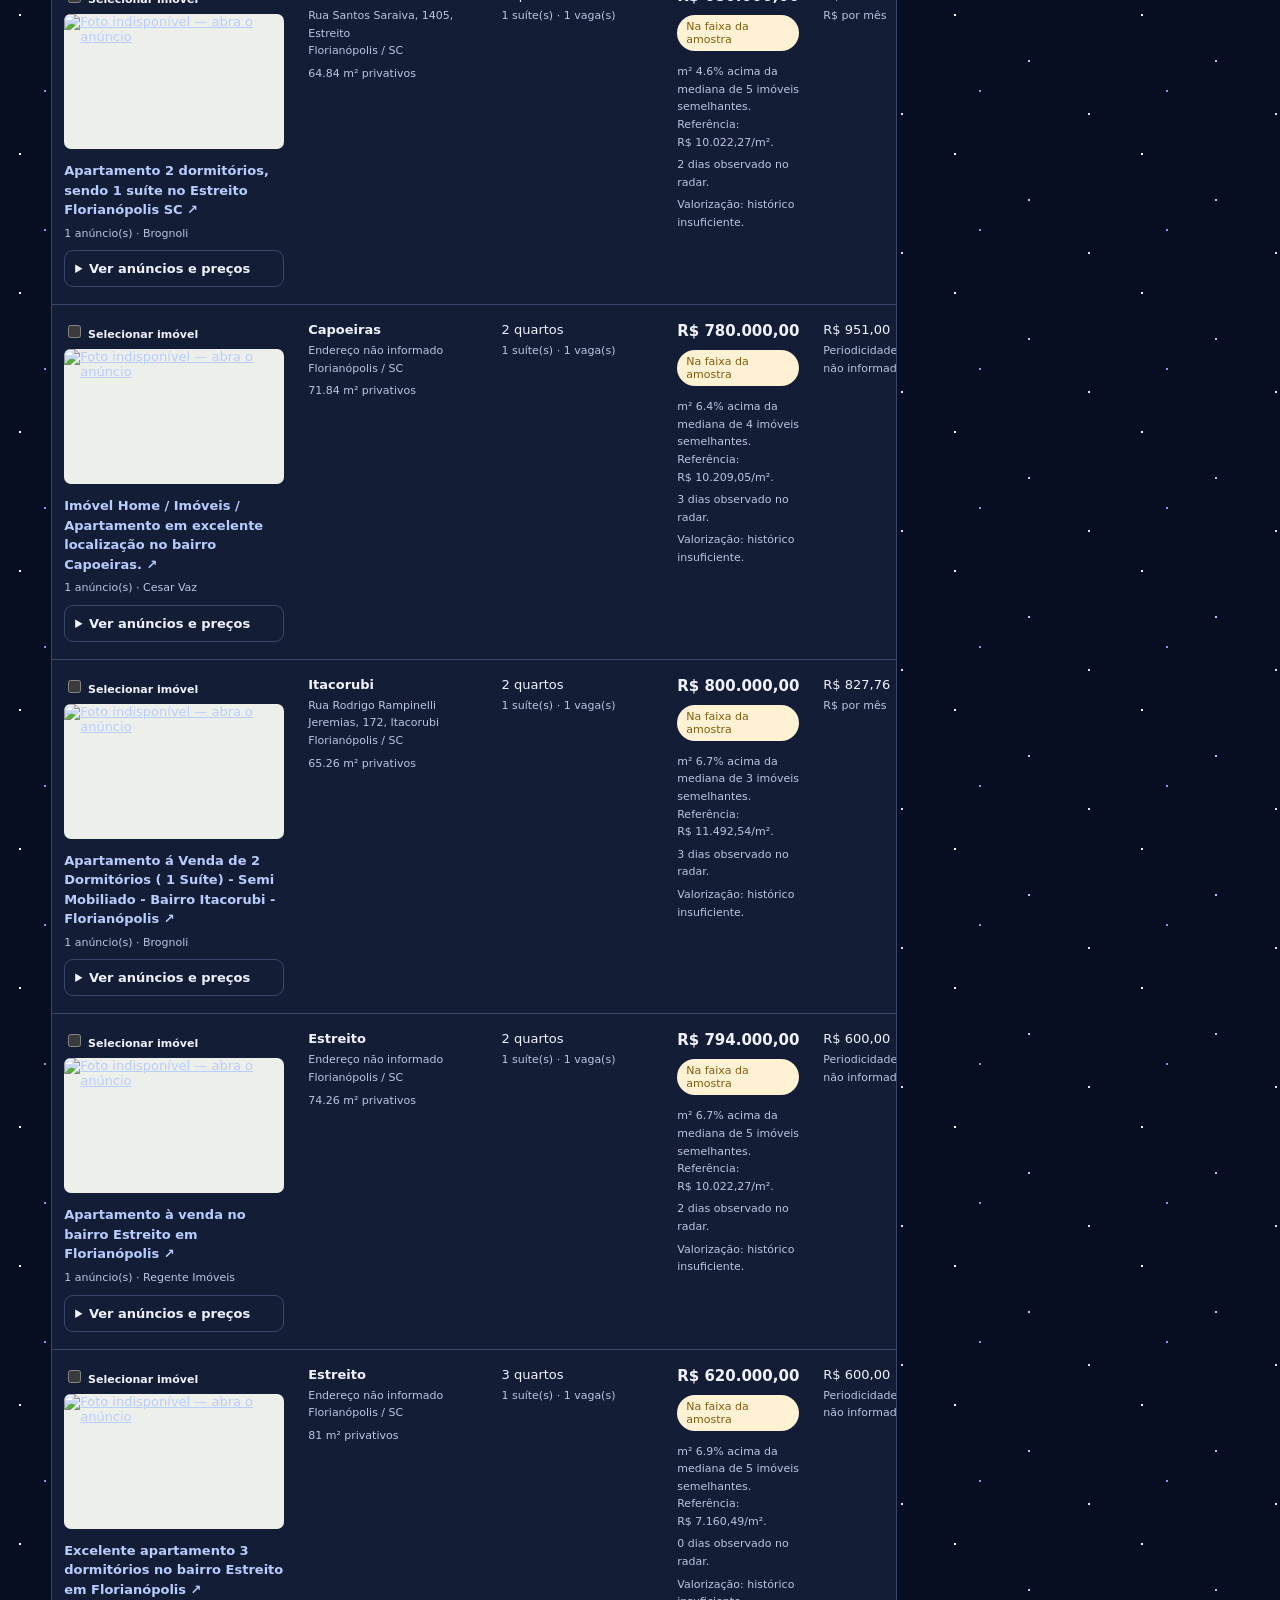
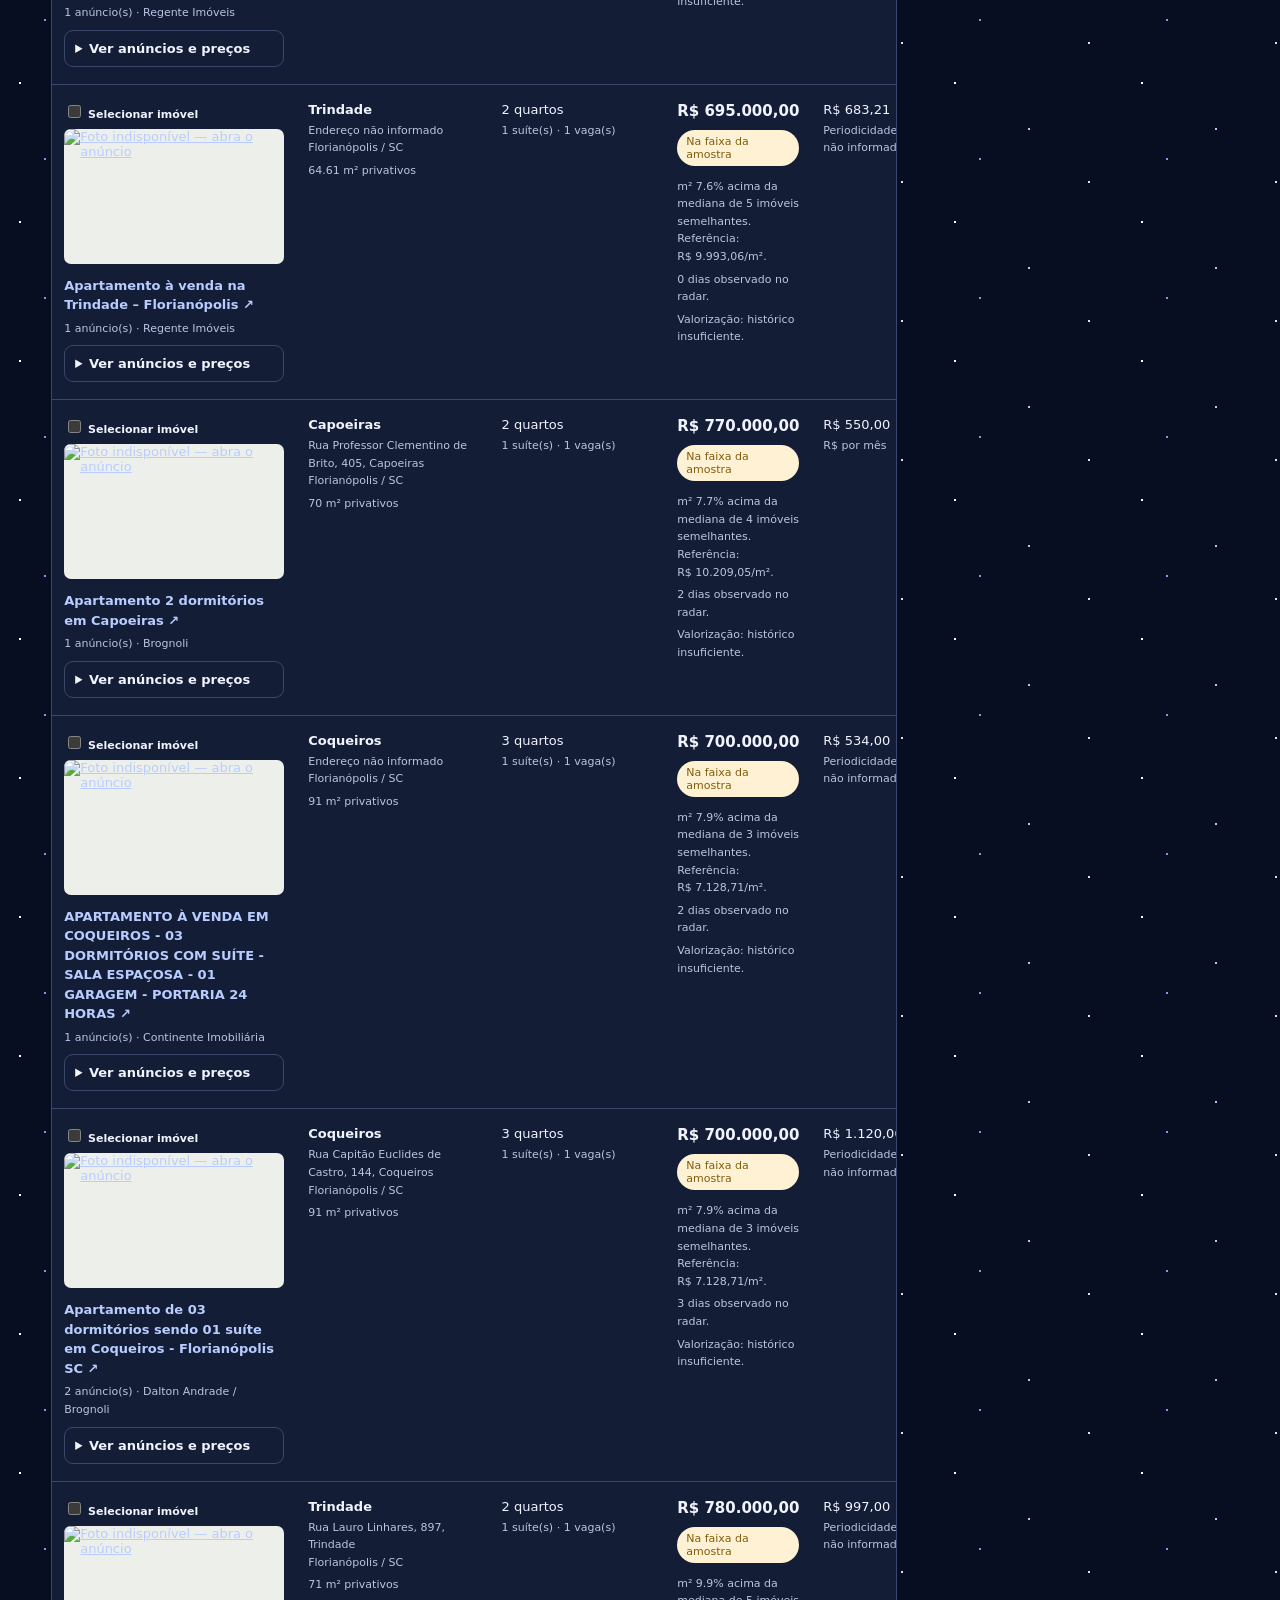
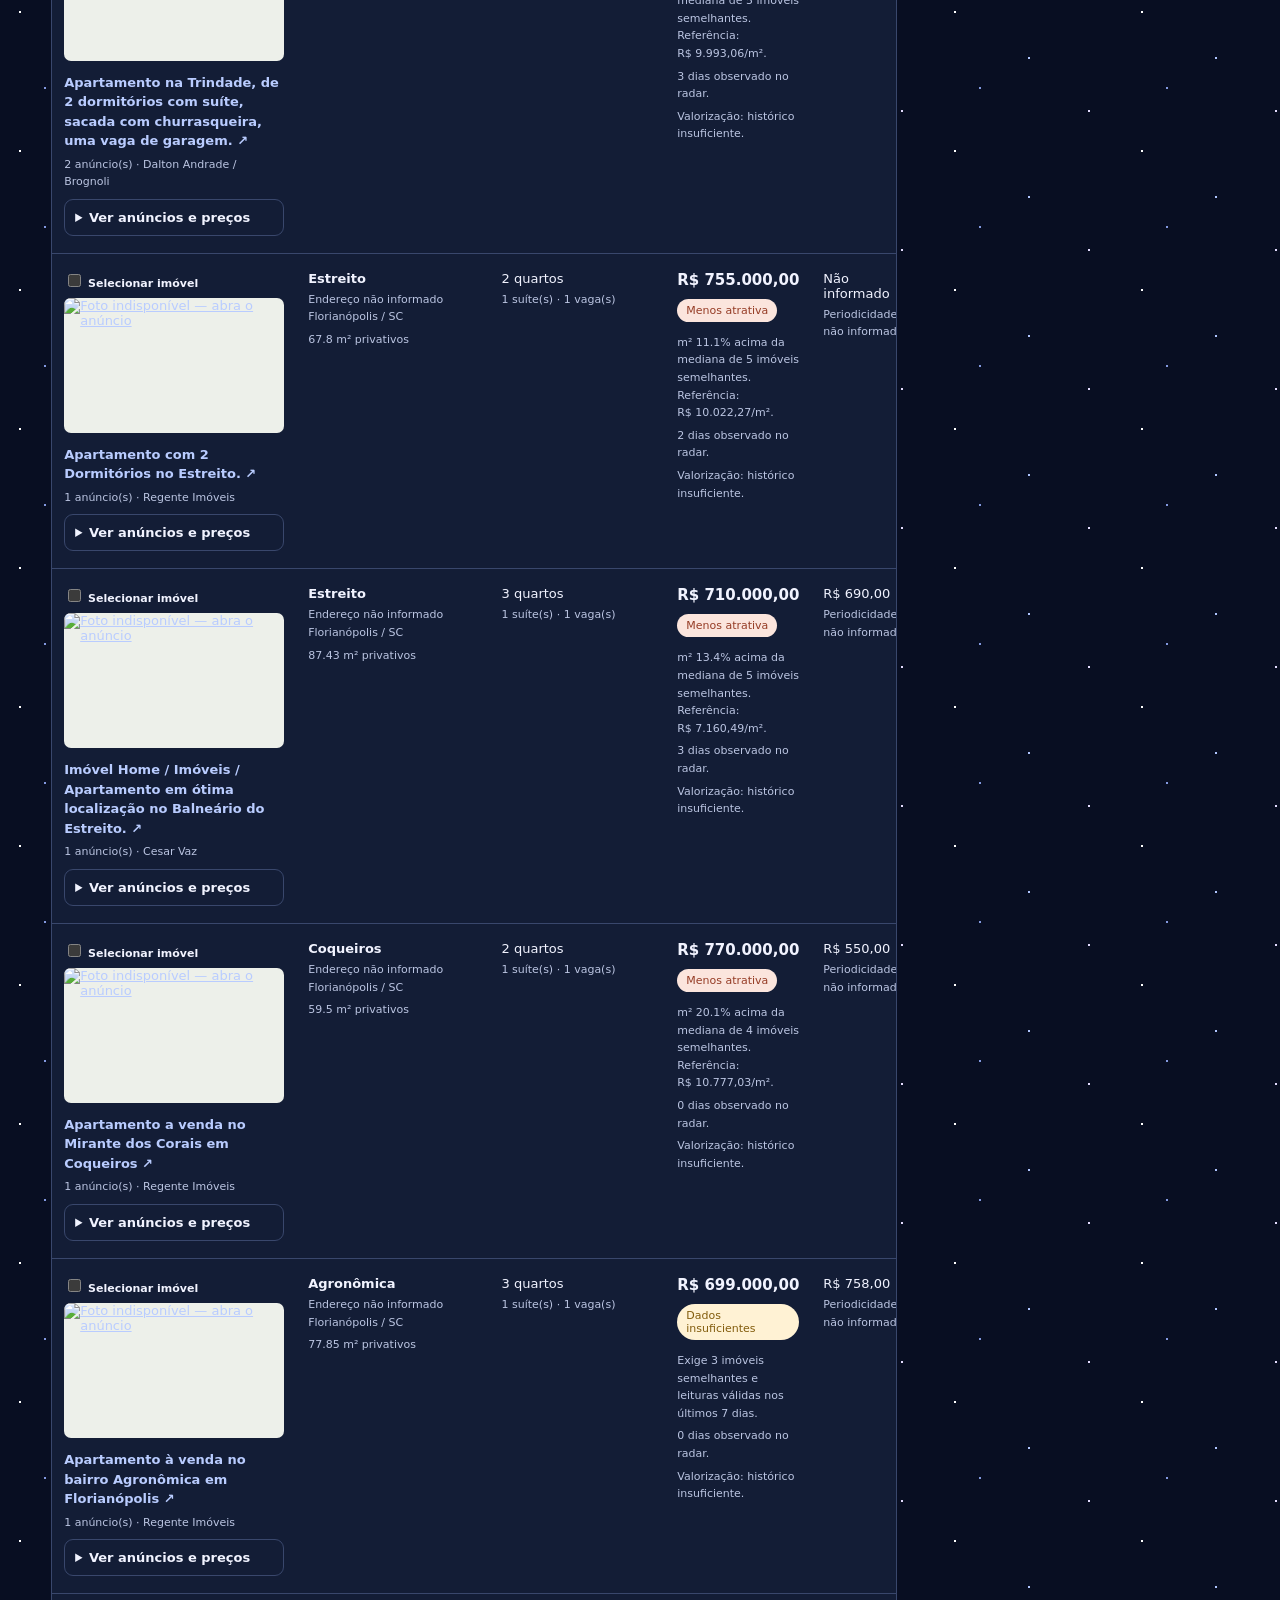
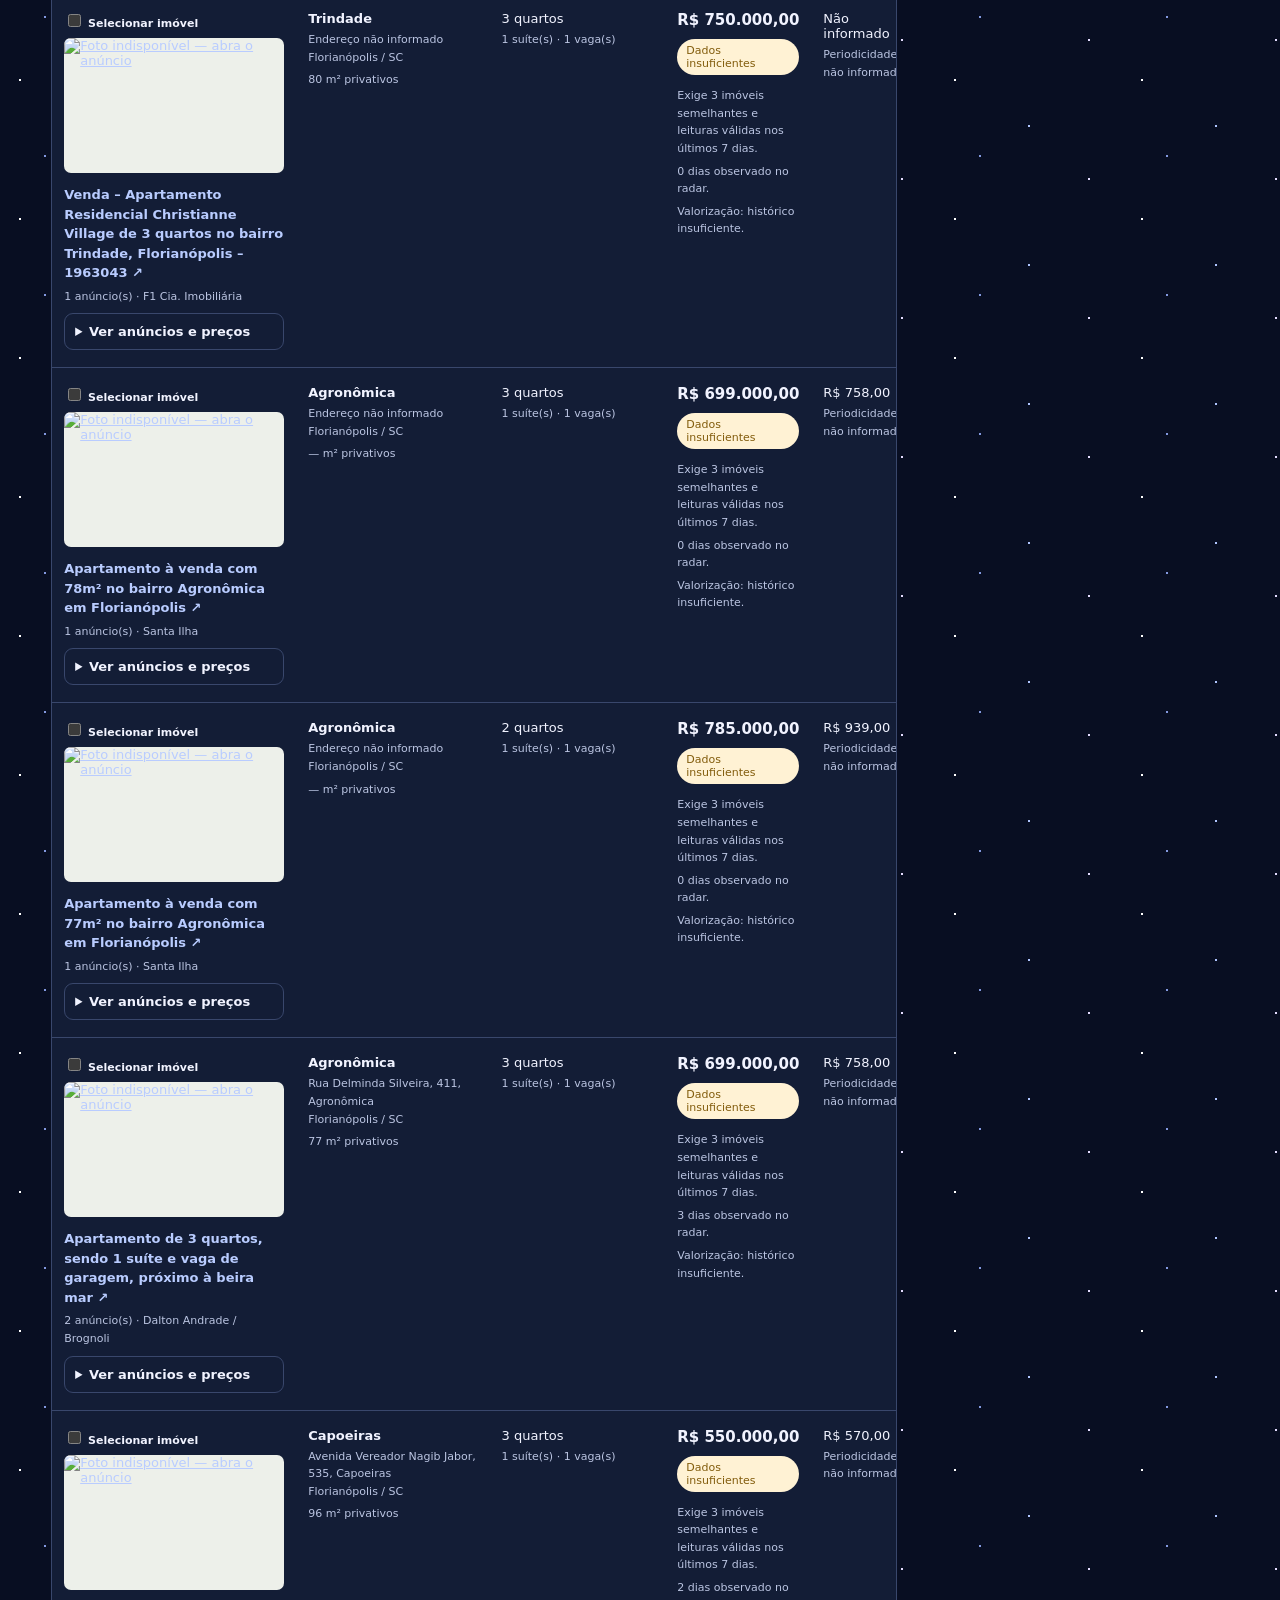
==== commit 61ebef91: "Destacar onde comprar os itens frequentes" ====
--- a/radar/index.html
+++ b/radar/index.html
@@ -14,7 +14,7 @@
 <details open><summary>Cobertura das 30 imobiliárias</summary><div id="sources"></div></details><details><summary>Histórico de entradas, saídas e alterações</summary><div id="events"></div></details>
 <details><summary>Como funciona a atualização</summary><p>Toda sexta-feira às 9h (horário de Brasília), o serviço busca novos anúncios nas 30 imobiliárias, revisita os imóveis acompanhados e registra os preços da semana, mesmo sem mudança de valor. Semanas em que o computador ficou desligado não recebem preços inventados. As variações confirmadas aparecem como adendo no próprio anúncio, somente quando o preço muda; registros sem alteração ficam guardados. A comparação é feita dentro de cada anúncio da mesma imobiliária. A saída é registrada quando a fonte declara indisponibilidade ou responde 404/410. Os registros e o histórico ficam salvos neste computador. Se o computador estiver desligado, a atualização pendente roda quando o serviço iniciar novamente. O servidor inicia automaticamente ao entrar na sua sessão.</p><p>Infraestrutura mostra apenas itens identificados como coletivos ou descritos no trecho do condomínio. “Não informada” significa que a fonte não forneceu dados reconhecíveis. Informações e disponibilidade devem ser confirmadas com o anunciante.</p></details>
 </section><details class="mortgage-panel" id="mortgagePanel" open><summary><span><span class="eyebrow">CRÉDITO HABITACIONAL</span><h2>Taxas dos bancos</h2></span></summary><div class="mortgage-body"><p class="mortgage-reference" id="mortgageReference">Consultando taxas…</p><p class="mortgage-order">7 instituições · menor para maior taxa anual</p><ol class="mortgage-list" id="mortgageList"><li class="mortgage-empty">Carregando dados do Banco Central…</li></ol><p class="mortgage-alert" id="mortgageAlert" role="status" hidden></p><p class="mortgage-checked" id="mortgageChecked"></p><a class="mortgage-source" href="https://www.bcb.gov.br/estatisticas/reporttxjuros?codigoModalidade=903201&amp;codigoSegmento=1" target="_blank" rel="noopener noreferrer">Fonte: Banco Central ↗</a><p class="mortgage-method">Pessoa física · taxas de mercado + TR. A TR é adicional às taxas exibidas. Consulta diária às 9h; o Banco Central divulga médias mensais.</p><p class="mortgage-method">São médias praticadas no período, não propostas nem CET. Sua taxa depende da análise de crédito; compare o CET nas simulações.</p><p class="mortgage-method">Caixa, BB, Itaú, Bradesco, Santander, Inter e Sicredi: seleção para acompanhamento, sem classificação de porte. Ausência de dado aparece no fim da lista.</p></div></details></div><footer>YURI, O TREINADOR QUE TREINA · Consulta pública · Sem cadastro · Fotos e anúncios pertencem aos respectivos anunciantes</footer></main>
-<section id="marketView" hidden><iframe title="Mercado · Compras do mês" data-src="./mercado/index.html?v=precos-publicados" style="width:100%;height:calc(100vh - 150px);min-height:700px;border:0"></iframe></section>
+<section id="marketView" hidden><iframe title="Mercado · Compras do mês" data-src="./mercado/index.html?v=resumo-frequentes" style="width:100%;height:calc(100vh - 150px);min-height:700px;border:0"></iframe></section>
 <section id="travelView" hidden><iframe title="Viagem · Ofertas de resorts 2027" data-src="./viagem/index.html?v=via-lactea" style="width:100%;height:calc(100vh - 150px);min-height:700px;border:0"></iframe></section>
 <script>
 function switchRadar(){
